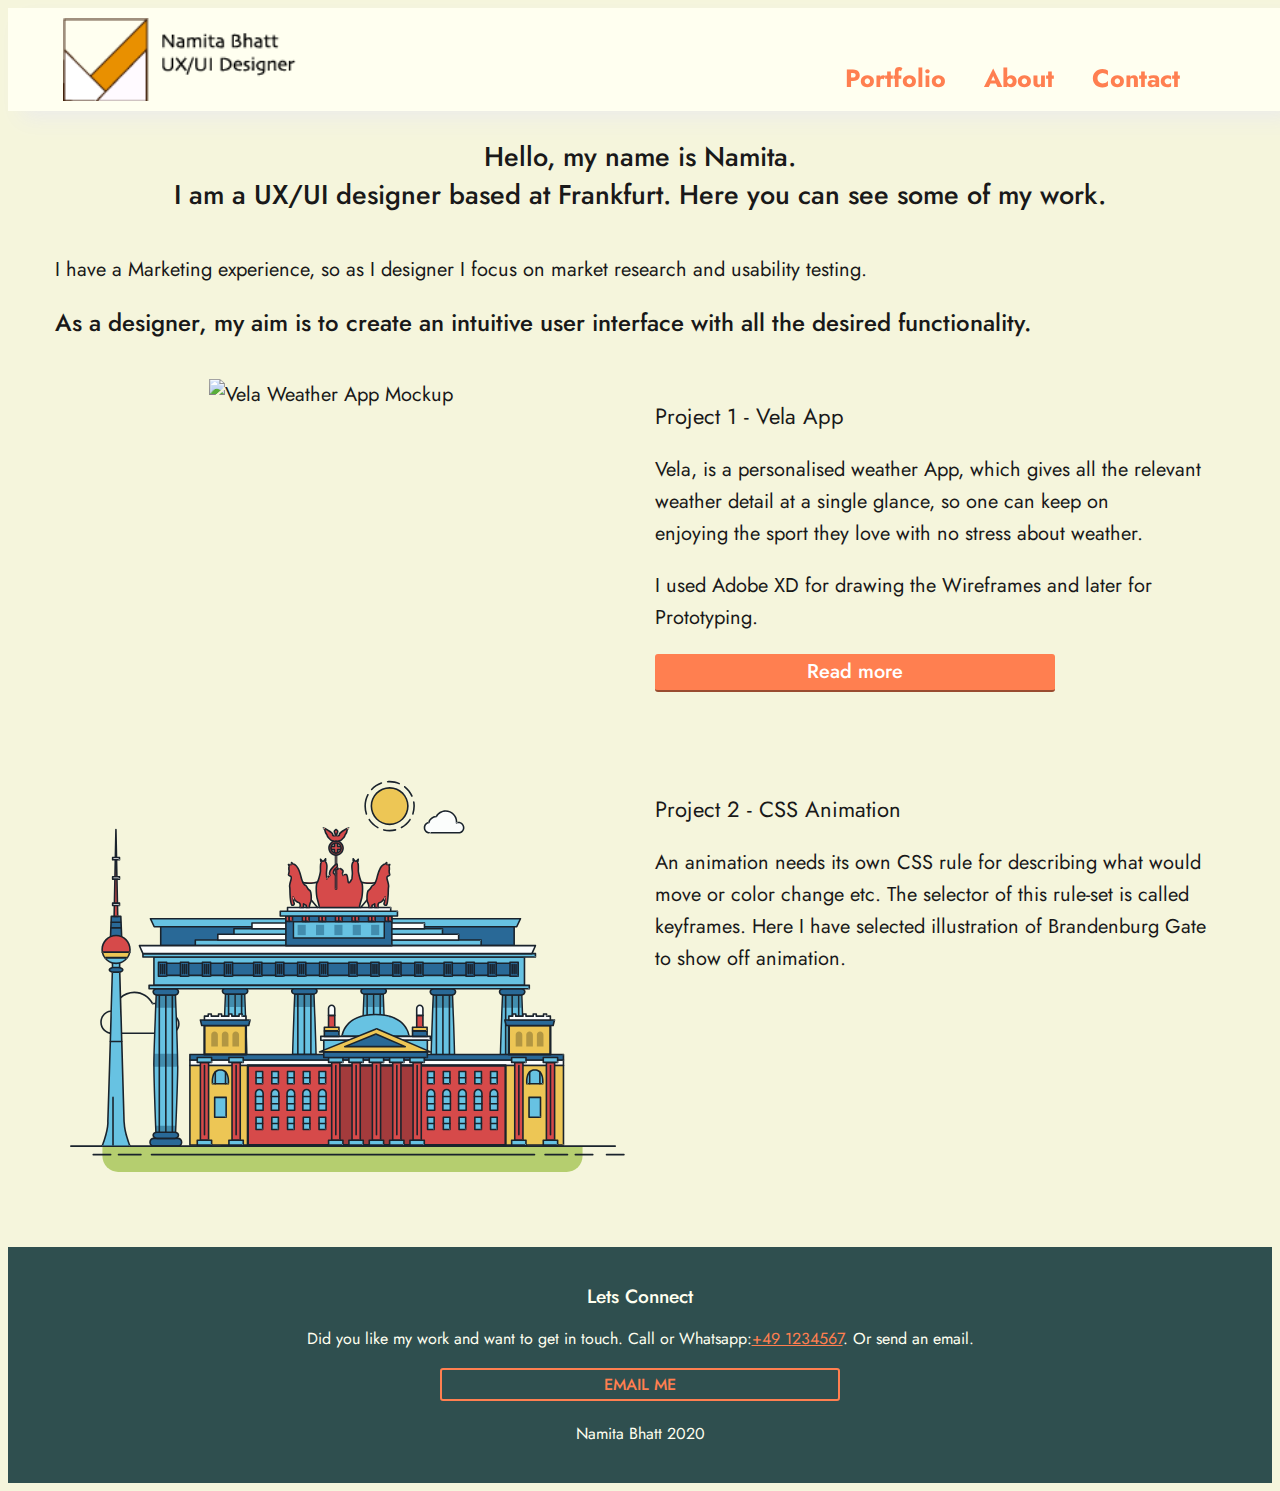
==== index.html @ e51700a7 "Update index.html" ====
<!DOCTYPE html>
<html lang="en" dir="ltr">

<head>
  <meta charset="utf-8">
  <title>Namita UX/UI Designer Frankfurt</title>
  <link rel="stylesheet" type="text/css" href="https://cdnjs.cloudflare.com/ajax/libs/normalize/8.0.0/normalize.min.css">
  <link rel="stylesheet" type="text/css" href="css/style.css">
  <link href="https://fonts.googleapis.com/css2?family=Jost:wght@400;500&display=swap" rel="stylesheet">
  <meta name="viewport" content="width=device-width, initial-scale=1">
  <script src="https://kit.fontawesome.com/42c71b1f46.js"></script>
  <script src="https://use.fontawesome.com/2e48bfb7ea.js"></script>
</head>

<body>
  <header>
    <div class="container">
      <div class="navtoggle" id="myNavtoggle">
        <a href="index.html">
          <img src="files/logo.png" class="logo" alt="Namita" style="border:0;">
          <nav>
            <ul class="navigation">
              <li><a href="vela.html">Portfolio</a></li>
              <li><a href="about.html">About</a></li>
              <li><a href="#contact">Contact</a></li>
              <li><a href="javascript:void(0);" class="icon" onclick="myFunction()"><i class="fas fa-bars"></i></a></li>
            </ul>
          </nav>
      </div>
    </div>
  </header>

  <main>
    <div id="hero">
      <div class="container">
        <h1 id="myHeader">Hello, my name is Namita.<span> I am a UX/UI designer based at Frankfurt. Here you can see some of my work.</span></h1>
        <p>I have a Marketing experience, so as I designer I focus on market research and usability testing.</p>
      </div>
    </div>
    <div id="work">
      <div class="container">
        <h2>As a designer, my aim is to create an intuitive user interface with all the desired functionality.</h2>
        <div class="row">
          <!-- open row that hold (2)column for project 1 -->
          <div class="column col-md-6 col-lg-7">
            <!-- open first column (used for image) -->
            <picture>
              <source srcset="img/vela/handholding@2.png">
              <img src="img/vela/vela@1.jpg" alt="Vela Weather App Mockup" class="self">
            </picture>
          </div><!-- end first column -->
          <div class="column col-md-6 col-lg-5">
            <!-- open second column (used for text) -->
            <h3 id="mywork">Project 1 - Vela App</h3><!-- heading for the project -->
            <p>
              <!-- open paragraph -->
              Vela, is a personalised weather App, which gives all the relevant weather detail at a single glance, so one can keep on enjoying the sport they love with no stress about weather.
            </p><!-- end paragraph -->
            <p>
              <!-- open paragraph -->
              I used Adobe XD for drawing the Wireframes and later for Prototyping.
            </p><!-- end paragraph -->
            <a href="vela.html" class="button">Read more</a><!-- button or link label -->
          </div><!-- end second column -->
        </div><!-- end row that holds (2) columns for project 1 -->

        <div class="row">
          <!-- open row that hold (2)column for project 2 -->
          <div class="column col-md-6 col-lg-7">
            <!-- open first column (used for image) -->
            <picture class="animation">
              <svg xmlns="http://www.w3.org/2000/svg" class="berlin-illustration" viewBox="0 0 700 505" xmlns:xlink="http://www.w3.org/1999/xlink">
                <defs>
                  <polygon id="a" points=".06 231.917 .06 .929 688.717 .929 688.717 231.917" />
                </defs>
                <g fill="none" fill-rule="evenodd">
                  <g transform="translate(0 241)" class="cloud-front">
                    <path fill="#1A232C"
                      d="M87.602,29 L87.602,28 C87.326,28.001 87.103,28.024 86.927,28.033 L86.979,29.031 L87.947,28.78 C85.741,20.282 78.041,14.002 68.852,14 C67.858,14 66.904,14.096 65.98,14.231 L66.125,15.22 L67.019,14.772 C62.626,6.015 53.567,0.001 43.102,0 C29.041,0.002 17.524,10.848 16.443,24.632 L17.44,24.71 L17.606,23.724 C16.803,23.589 15.969,23.5 15.102,23.5 C6.817,23.501 0.102,30.215 0.102,38.5 C0.102,46.785 6.817,53.499 15.102,53.5 L87.602,53.5 C94.644,53.499 100.351,47.792 100.352,40.75 C100.351,33.708 94.644,28.001 87.602,28 L87.602,30 C90.573,30 93.254,31.202 95.203,33.149 C97.15,35.097 98.351,37.778 98.352,40.75 C98.351,43.722 97.15,46.403 95.203,48.351 C93.254,50.298 90.573,51.5 87.602,51.5 L15.102,51.5 C11.509,51.5 8.265,50.046 5.909,47.692 C3.555,45.337 2.102,42.093 2.102,38.5 C2.102,34.907 3.555,31.663 5.909,29.308 C8.265,26.954 11.509,25.5 15.102,25.5 C15.831,25.5 16.553,25.575 17.273,25.697 C17.551,25.743 17.832,25.672 18.055,25.499 C18.277,25.325 18.414,25.07 18.436,24.789 C19.436,12.04 30.094,1.998 43.102,2 C52.786,1.999 61.163,7.564 65.231,15.669 C65.425,16.055 65.842,16.272 66.27,16.21 C67.132,16.084 67.988,16 68.852,16 C77.108,15.998 84.027,21.647 86.011,29.283 C86.13,29.741 86.557,30.054 87.031,30.03 C87.27,30.017 87.457,29.999 87.602,30 L87.602,29"
                      transform="translate(38 36)" />
                  </g>
                  <path fill="#B5CE6F"
                    d="M646.484,484.382 C646.484,489.501 644.531,494.62 640.627,498.525 C636.722,502.43 631.603,504.382 626.484,504.382 L60.873,504.382 C55.754,504.382 50.636,502.43 46.731,498.525 C42.826,494.62 40.873,489.501 40.873,484.382 L40.873,471.917 L646.484,471.917 L646.484,484.382" />
                  <polyline fill="#67C2E2" points="334.824 185.029 101.449 185.029 106.209 195.08 563.438 195.08 568.2 185.029 334.824 185.029" />
                  <path fill="#1A232C"
                    d="M334.824,185.029 L334.824,184.029 L101.449,184.029 C101.104,184.029 100.788,184.203 100.604,184.494 C100.42,184.785 100.398,185.146 100.545,185.457 L105.306,195.508 C105.471,195.856 105.824,196.079 106.209,196.079 L563.438,196.079 C563.824,196.079 564.177,195.856 564.342,195.508 L569.104,185.457 C569.251,185.146 569.229,184.785 569.045,184.494 C568.861,184.203 568.544,184.029 568.2,184.029 L334.824,184.029 L334.824,186.029 L566.62,186.029 L562.806,194.08 L106.842,194.08 L103.029,186.029 L334.824,186.029 L334.824,185.029" />
                  <polygon fill="#296997" points="114.416 218.974 560.222 218.974 560.222 195.08 114.416 195.08" />
                  <path fill="#1A232C"
                    d="M560.222,218.974 L560.222,217.974 L115.416,217.974 L115.416,196.079 L559.222,196.079 L559.222,218.974 L560.222,218.974 L560.222,217.974 L560.222,218.974 L561.222,218.974 L561.222,195.08 C561.222,194.816 561.115,194.559 560.929,194.372 C560.742,194.186 560.485,194.08 560.222,194.08 L114.416,194.08 C114.152,194.08 113.895,194.186 113.708,194.372 C113.522,194.559 113.416,194.816 113.416,195.08 L113.416,218.974 C113.416,219.237 113.522,219.495 113.708,219.681 C113.895,219.867 114.152,219.974 114.416,219.974 L560.222,219.974 C560.485,219.974 560.742,219.867 560.929,219.681 C561.115,219.495 561.222,219.237 561.222,218.974 L560.222,218.974" />
                  <polygon fill="#67C2E2" points="105.85 269.08 573.225 269.08 573.225 233.398 105.85 233.398" />
                  <path fill="#1A232C"
                    d="M573.225,233.398 L573.225,232.398 L105.85,232.398 C105.587,232.398 105.329,232.505 105.143,232.691 C104.957,232.877 104.85,233.134 104.85,233.398 L104.85,269.08 C104.85,269.344 104.957,269.601 105.143,269.788 C105.329,269.974 105.587,270.08 105.85,270.08 L573.225,270.08 C573.488,270.08 573.745,269.974 573.932,269.788 C574.118,269.601 574.225,269.344 574.225,269.08 L574.225,233.398 C574.225,233.134 574.118,232.877 573.932,232.691 C573.745,232.505 573.488,232.398 573.225,232.398 L573.225,233.398 L572.225,233.398 L572.225,268.08 L106.85,268.08 L106.85,234.398 L573.225,234.398 L573.225,233.398 L572.225,233.398 L573.225,233.398" />
                  <polygon fill="#296997" points="116.751 256.508 562.557 256.508 562.557 241.243 116.751 241.243" />
                  <path fill="#1A232C"
                    d="M562.557,256.508 L562.557,255.508 L117.75,255.508 L117.75,242.243 L561.557,242.243 L561.557,256.508 L562.557,256.508 L562.557,255.508 L562.557,256.508 L563.557,256.508 L563.557,241.243 C563.557,240.979 563.45,240.722 563.264,240.535 C563.078,240.349 562.82,240.243 562.557,240.243 L116.75,240.243 C116.487,240.243 116.23,240.349 116.043,240.535 C115.857,240.722 115.751,240.979 115.751,241.243 L115.751,256.508 C115.751,256.771 115.857,257.029 116.043,257.215 C116.23,257.401 116.487,257.508 116.751,257.508 L562.557,257.508 C562.82,257.508 563.077,257.401 563.264,257.215 C563.45,257.029 563.557,256.771 563.557,256.508 L562.557,256.508" />
                  <polygon fill="#67C2E2" points="158.07 218.974 518.563 218.974 518.563 211.858 158.07 211.858" />
                  <path fill="#1A232C"
                    d="M518.563,211.858 L518.563,210.858 L158.07,210.858 C157.807,210.858 157.549,210.964 157.363,211.151 C157.177,211.337 157.07,211.594 157.07,211.858 L157.07,218.974 C157.07,219.237 157.177,219.495 157.363,219.681 C157.549,219.867 157.807,219.974 158.07,219.974 L518.563,219.974 C518.826,219.974 519.083,219.867 519.27,219.681 C519.456,219.495 519.562,219.237 519.562,218.974 L519.562,211.858 C519.562,211.594 519.456,211.337 519.27,211.151 C519.083,210.964 518.826,210.858 518.563,210.858 L518.563,211.858 L517.563,211.858 L517.563,217.974 L159.07,217.974 L159.07,212.858 L518.563,212.858 L518.563,211.858 L517.563,211.858 L518.563,211.858" />
                  <polygon fill="#FBFDFC" points="186.438 211.858 490.194 211.858 490.194 204.741 186.438 204.741" />
                  <path fill="#1A232C"
                    d="M490.194,204.741 L490.194,203.741 L186.438,203.741 C186.175,203.741 185.917,203.848 185.731,204.034 C185.545,204.221 185.438,204.478 185.438,204.741 L185.438,211.858 C185.438,212.121 185.545,212.379 185.731,212.565 C185.917,212.751 186.175,212.858 186.438,212.858 L490.194,212.858 C490.458,212.858 490.715,212.751 490.902,212.565 C491.088,212.379 491.194,212.121 491.194,211.858 L491.194,204.741 C491.194,204.478 491.088,204.221 490.902,204.034 C490.715,203.848 490.458,203.741 490.194,203.741 L490.194,204.741 L489.194,204.741 L489.194,210.858 L187.438,210.858 L187.438,205.741 L490.194,205.741 L490.194,204.741 L489.194,204.741 L490.194,204.741" />
                  <polygon fill="#67C2E2" points="206.805 204.741 469.828 204.741 469.828 197.624 206.805 197.624" />
                  <path fill="#1A232C"
                    d="M469.828,197.624 L469.828,196.624 L206.805,196.624 C206.541,196.624 206.284,196.731 206.098,196.917 C205.911,197.103 205.805,197.361 205.805,197.624 L205.805,204.741 C205.805,205.005 205.911,205.262 206.098,205.449 C206.284,205.635 206.541,205.741 206.805,205.741 L469.828,205.741 C470.091,205.741 470.349,205.635 470.535,205.449 C470.722,205.262 470.828,205.005 470.828,204.741 L470.828,197.624 C470.828,197.361 470.722,197.103 470.535,196.917 C470.349,196.731 470.091,196.624 469.828,196.624 L469.828,197.624 L468.828,197.624 L468.828,203.741 L207.805,203.741 L207.805,198.624 L469.828,198.624 L469.828,197.624 L468.828,197.624 L469.828,197.624" />
                  <polygon fill="#FBFDFC" points="229.521 197.624 447.111 197.624 447.111 190.509 229.521 190.509" />
                  <path fill="#1A232C"
                    d="M447.111,190.509 L447.111,189.509 L229.521,189.509 C229.258,189.509 229,189.616 228.814,189.802 C228.628,189.988 228.521,190.246 228.521,190.509 L228.521,197.624 C228.521,197.888 228.628,198.145 228.814,198.332 C229,198.518 229.258,198.624 229.521,198.624 L447.111,198.624 C447.375,198.624 447.632,198.518 447.818,198.332 C448.005,198.145 448.111,197.888 448.111,197.624 L448.111,190.509 C448.111,190.246 448.005,189.988 447.818,189.802 C447.632,189.616 447.375,189.509 447.111,189.509 L447.111,190.509 L446.111,190.509 L446.111,196.624 L230.521,196.624 L230.521,191.509 L447.111,191.509 L447.111,190.509 L446.111,190.509 L447.111,190.509" />
                  <path fill="#67C2E2"
                    d="M135.607,355.447 C135.163,337.766 134.264,313.326 133.648,297.387 C133.274,287.721 133.004,281.18 133.004,281.18 L108.722,281.18 C108.722,281.18 108.452,287.721 108.079,297.387 C107.462,313.326 106.563,337.766 106.119,355.447 C105.953,362.059 105.85,367.732 105.85,371.653 L105.85,371.654 C105.85,386.117 107.243,424.332 108.089,446.189 C108.457,455.706 108.722,462.126 108.722,462.126 L133.004,462.126 C133.004,462.126 133.269,455.706 133.637,446.189 C134.482,424.332 135.876,386.117 135.876,371.654 L135.876,371.653 C135.876,367.732 135.773,362.059 135.607,355.447" />
                  <path fill="#428DAE"
                    d="M133.648 297.387L108.079 297.387C108.452 287.721 108.722 281.18 108.722 281.18L133.004 281.18C133.004 281.18 133.274 287.721 133.648 297.387M135.876 371.654L105.85 371.654 105.85 371.653C105.85 367.732 105.953 362.059 106.119 355.447L135.607 355.447C135.773 362.059 135.876 367.732 135.876 371.653L135.876 371.654M133.004 462.126L108.722 462.126C108.722 462.126 108.457 455.706 108.089 446.189L133.637 446.189C133.269 455.706 133.004 462.126 133.004 462.126" />
                  <path fill="#1A232C"
                    d="M109.612,461.199 L132.114,461.199 C132.447,453.007 134.949,390.886 134.949,371.653 C134.949,352.42 132.447,290.299 132.114,282.108 L109.612,282.108 C109.279,290.299 106.778,352.42 106.778,371.653 C106.778,390.886 109.279,453.007 109.612,461.199 Z M133.895,463.054 L107.832,463.054 L107.794,462.164 C107.766,461.466 104.922,392.193 104.922,371.653 C104.922,351.114 107.766,281.839 107.794,281.142 L107.832,280.252 L133.895,280.252 L133.931,281.142 C133.96,281.839 136.804,351.114 136.804,371.653 C136.804,392.193 133.96,461.466 133.931,462.164 L133.895,463.054 L133.895,463.054 Z" />
                  <path fill="#1A232C"
                    d="M111.638 281.18L111.638 462.126C111.638 462.679 112.086 463.126 112.638 463.126 113.19 463.126 113.638 462.679 113.638 462.126L113.638 281.18C113.638 280.628 113.19 280.18 112.638 280.18 112.086 280.18 111.638 280.628 111.638 281.18M119.863 281.18L119.863 462.126C119.863 462.679 120.311 463.126 120.863 463.126 121.416 463.126 121.863 462.679 121.863 462.126L121.863 281.18C121.863 280.628 121.416 280.18 120.863 280.18 120.311 280.18 119.863 280.628 119.863 281.18M128.088 281.18L128.088 462.126C128.088 462.679 128.536 463.126 129.088 463.126 129.64 463.126 130.088 462.679 130.088 462.126L130.088 281.18C130.088 280.628 129.64 280.18 129.088 280.18 128.536 280.18 128.088 280.628 128.088 281.18" />
                  <path fill="#296997"
                    d="M136.79,277.265 C136.79,279.418 134.675,281.18 132.09,281.18 L109.636,281.18 C107.051,281.18 104.936,279.418 104.936,277.265 C104.936,275.111 107.051,273.349 109.636,273.349 L132.09,273.349 C134.675,273.349 136.79,275.111 136.79,277.265" />
                  <path fill="#1A232C"
                    d="M136.79,277.265 L135.79,277.265 C135.789,278.005 135.433,278.704 134.769,279.262 C134.109,279.814 133.155,280.181 132.09,280.18 L109.636,280.18 C108.571,280.181 107.617,279.814 106.956,279.262 C106.293,278.704 105.936,278.005 105.936,277.265 C105.936,276.524 106.293,275.825 106.957,275.267 C107.617,274.715 108.571,274.348 109.636,274.349 L132.09,274.349 C133.155,274.348 134.109,274.716 134.769,275.267 C135.433,275.825 135.789,276.524 135.79,277.265 L137.79,277.265 C137.791,275.851 137.09,274.593 136.049,273.731 C135.006,272.863 133.61,272.35 132.09,272.349 L109.636,272.349 C108.116,272.35 106.72,272.863 105.676,273.731 C104.636,274.593 103.935,275.851 103.936,277.265 C103.935,278.678 104.636,279.937 105.677,280.798 C106.72,281.666 108.116,282.179 109.636,282.18 L132.09,282.18 C133.61,282.179 135.006,281.666 136.049,280.798 C137.09,279.937 137.791,278.678 137.79,277.265 L136.79,277.265" />
                  <path fill="#296997"
                    d="M140.775,467.217 C140.775,469.803 138.661,471.917 136.076,471.917 L105.65,471.917 C103.065,471.917 100.951,469.803 100.951,467.217 L100.951,466.825 C100.951,464.241 103.065,462.126 105.65,462.126 L136.076,462.126 C138.661,462.126 140.775,464.241 140.775,466.825 L140.775,467.217" />
                  <path fill="#1A232C"
                    d="M140.775,467.217 L139.775,467.217 C139.775,468.235 139.361,469.155 138.688,469.83 C138.013,470.503 137.093,470.917 136.076,470.917 L105.65,470.917 C104.633,470.917 103.713,470.504 103.038,469.83 C102.365,469.155 101.951,468.235 101.951,467.217 L101.951,466.825 C101.951,465.808 102.365,464.889 103.038,464.214 C103.713,463.54 104.633,463.127 105.65,463.126 L136.076,463.126 C137.093,463.127 138.013,463.54 138.688,464.214 C139.362,464.889 139.775,465.808 139.775,466.825 L139.775,467.217 L141.775,467.217 L141.775,466.825 C141.772,463.684 139.217,461.13 136.076,461.126 L105.65,461.126 C102.509,461.13 99.955,463.684 99.951,466.825 L99.951,467.217 C99.954,470.36 102.509,472.914 105.65,472.917 L136.076,472.917 C139.217,472.914 141.772,470.36 141.775,467.217 L140.775,467.217" />
                  <path fill="#296997"
                    d="M136.79,458.208 C136.79,460.363 134.675,462.126 132.09,462.126 L109.636,462.126 C107.051,462.126 104.936,460.363 104.936,458.208 C104.936,456.057 107.051,454.292 109.636,454.292 L132.09,454.292 C134.675,454.292 136.79,456.057 136.79,458.208" />
                  <path fill="#1A232C"
                    d="M136.79,458.208 L135.79,458.208 C135.789,458.949 135.432,459.649 134.769,460.207 C134.108,460.76 133.154,461.128 132.09,461.126 L109.636,461.126 C108.572,461.128 107.617,460.76 106.957,460.207 C106.293,459.649 105.936,458.949 105.936,458.208 C105.936,457.47 106.293,456.77 106.957,456.212 C107.617,455.659 108.572,455.291 109.636,455.292 L132.09,455.292 C133.154,455.291 134.108,455.659 134.769,456.212 C135.433,456.77 135.789,457.47 135.79,458.208 L137.79,458.208 C137.791,456.796 137.09,455.538 136.05,454.675 C135.006,453.808 133.61,453.294 132.09,453.292 L109.636,453.292 C108.115,453.294 106.719,453.808 105.676,454.675 C104.636,455.538 103.935,456.796 103.936,458.208 C103.935,459.622 104.636,460.881 105.676,461.743 C106.72,462.611 108.116,463.125 109.636,463.126 L132.09,463.126 C133.61,463.125 135.006,462.611 136.05,461.743 C137.09,460.881 137.791,459.622 137.79,458.208 L136.79,458.208" />
                  <path fill="#67C2E2"
                    d="M572.471,355.447 C572.025,337.766 571.126,313.326 570.51,297.387 C570.137,287.721 569.867,281.18 569.867,281.18 L545.585,281.18 C545.585,281.18 545.315,287.721 544.942,297.387 C544.326,313.326 543.427,337.766 542.981,355.447 C542.815,362.059 542.713,367.732 542.713,371.653 L542.713,371.654 C542.713,386.117 544.107,424.332 544.952,446.189 C545.32,455.706 545.585,462.126 545.585,462.126 L569.867,462.126 C569.867,462.126 570.132,455.706 570.499,446.189 C571.346,424.332 572.739,386.117 572.739,371.654 L572.739,371.653 C572.739,367.732 572.637,362.059 572.471,355.447" />
                  <path fill="#428DAE"
                    d="M569.582 297.387L566.951 297.387 566.951 282.108 568.977 282.108C569.063 284.206 569.29 289.841 569.582 297.387M564.951 297.387L545.871 297.387C546.162 289.841 546.39 284.206 546.476 282.108L564.951 282.108 564.951 297.387M571.8 369.187L566.951 369.187 566.951 356.265 571.562 356.265C571.685 361.272 571.771 365.701 571.8 369.187M564.951 369.187L543.653 369.187C543.684 365.512 543.777 360.79 543.912 355.447L553.551 355.447 553.551 356.265 564.951 356.265 564.951 369.187" />
                  <path fill="#1A232C"
                    d="M546.476,461.199 L568.977,461.199 C569.31,453.007 571.812,390.886 571.812,371.653 C571.812,352.42 569.31,290.299 568.977,282.108 L546.476,282.108 C546.142,290.299 543.642,352.42 543.642,371.653 C543.642,390.886 546.142,453.007 546.476,461.199 M570.758,463.054 L544.694,463.054 L544.658,462.164 C544.629,461.466 541.785,392.193 541.785,371.653 C541.785,351.114 544.629,281.839 544.658,281.142 L544.694,280.252 L570.758,280.252 L570.795,281.142 C570.823,281.839 573.667,351.114 573.667,371.653 C573.667,392.193 570.823,461.466 570.795,462.164 L570.758,463.054" />
                  <path fill="#1A232C"
                    d="M548.501 281.18L548.501 462.126C548.501 462.679 548.949 463.126 549.501 463.126 550.053 463.126 550.501 462.679 550.501 462.126L550.501 281.18C550.501 280.628 550.053 280.18 549.501 280.18 548.949 280.18 548.501 280.628 548.501 281.18M556.727 281.18L556.727 462.126C556.727 462.679 557.174 463.126 557.727 463.126 558.279 463.126 558.727 462.679 558.727 462.126L558.727 281.18C558.727 280.628 558.279 280.18 557.727 280.18 557.174 280.18 556.727 280.628 556.727 281.18M564.951 281.18L564.951 462.126C564.951 462.679 565.399 463.126 565.951 463.126 566.503 463.126 566.951 462.679 566.951 462.126L566.951 281.18C566.951 280.628 566.503 280.18 565.951 280.18 565.399 280.18 564.951 280.628 564.951 281.18" />
                  <path fill="#296997"
                    d="M573.653,277.265 C573.653,279.418 571.537,281.18 568.953,281.18 L546.499,281.18 C543.915,281.18 541.799,279.418 541.799,277.265 C541.799,275.111 543.915,273.349 546.499,273.349 L568.953,273.349 C571.537,273.349 573.653,275.111 573.653,277.265" />
                  <path fill="#1A232C"
                    d="M573.653,277.265 L572.653,277.265 C572.653,278.005 572.296,278.704 571.632,279.262 C570.972,279.814 570.017,280.181 568.953,280.18 L546.499,280.18 C545.435,280.181 544.48,279.814 543.82,279.262 C543.156,278.704 542.8,278.005 542.799,277.265 C542.8,276.525 543.156,275.825 543.82,275.267 C544.481,274.715 545.435,274.348 546.499,274.349 L568.953,274.349 C570.017,274.348 570.972,274.715 571.632,275.267 C572.296,275.825 572.653,276.525 572.653,277.265 L574.653,277.265 C574.654,275.851 573.953,274.593 572.912,273.731 C571.869,272.863 570.473,272.35 568.953,272.349 L546.499,272.349 C544.979,272.35 543.583,272.863 542.54,273.731 C541.499,274.593 540.798,275.851 540.799,277.265 C540.798,278.679 541.499,279.937 542.54,280.798 C543.583,281.666 544.979,282.179 546.499,282.18 L568.953,282.18 C570.473,282.179 571.869,281.666 572.912,280.798 C573.953,279.937 574.654,278.679 574.653,277.265 L573.653,277.265" />
                  <path fill="#296997"
                    d="M577.639,467.217 C577.639,469.803 575.524,471.917 572.938,471.917 L542.514,471.917 C539.929,471.917 537.813,469.803 537.813,467.217 L537.813,466.825 C537.813,464.241 539.929,462.126 542.514,462.126 L572.938,462.126 C575.524,462.126 577.639,464.241 577.639,466.825 L577.639,467.217" />
                  <path fill="#1A232C"
                    d="M577.639,467.217 L576.639,467.217 C576.638,468.235 576.225,469.155 575.551,469.83 C574.876,470.503 573.956,470.917 572.938,470.917 L542.514,470.917 C541.497,470.917 540.576,470.503 539.901,469.83 C539.227,469.155 538.814,468.234 538.813,467.217 L538.813,466.825 C538.814,465.808 539.227,464.889 539.901,464.214 C540.576,463.54 541.497,463.127 542.514,463.126 L572.938,463.126 C573.956,463.127 574.876,463.54 575.551,464.214 C576.225,464.888 576.638,465.808 576.639,466.825 L576.639,467.217 L578.639,467.217 L578.639,466.825 C578.635,463.684 576.081,461.13 572.938,461.126 L542.514,461.126 C539.372,461.13 536.817,463.684 536.813,466.825 L536.813,467.217 C536.817,470.36 539.372,472.914 542.514,472.917 L572.938,472.917 C576.081,472.914 578.635,470.359 578.639,467.217 L577.639,467.217" />
                  <path fill="#296997"
                    d="M573.653,458.208 C573.653,460.363 571.537,462.126 568.953,462.126 L546.499,462.126 C543.915,462.126 541.799,460.363 541.799,458.208 C541.799,456.057 543.915,454.292 546.499,454.292 L568.953,454.292 C571.537,454.292 573.653,456.057 573.653,458.208" />
                  <path fill="#1A232C"
                    d="M573.653,458.208 L572.653,458.208 C572.653,458.949 572.296,459.649 571.632,460.207 C570.971,460.76 570.017,461.128 568.953,461.126 L546.499,461.126 C545.435,461.128 544.481,460.76 543.82,460.207 C543.157,459.649 542.799,458.949 542.799,458.208 C542.799,457.47 543.156,456.77 543.82,456.212 C544.481,455.659 545.435,455.291 546.499,455.292 L568.953,455.292 C570.017,455.291 570.971,455.659 571.632,456.212 C572.296,456.77 572.653,457.47 572.653,458.208 L574.653,458.208 C574.654,456.796 573.953,455.538 572.912,454.675 C571.869,453.808 570.473,453.294 568.953,453.292 L546.499,453.292 C544.979,453.294 543.583,453.808 542.54,454.675 C541.499,455.538 540.798,456.796 540.799,458.208 C540.798,459.622 541.499,460.881 542.54,461.743 C543.583,462.611 544.979,463.125 546.499,463.126 L568.953,463.126 C570.473,463.125 571.869,462.611 572.912,461.743 C573.953,460.881 574.654,459.622 574.653,458.208 L573.653,458.208" />
                  <path fill="#67C2E2"
                    d="M485.098,355.447 C484.654,337.766 483.753,313.326 483.137,297.387 C482.764,287.721 482.494,281.18 482.494,281.18 L458.213,281.18 C458.213,281.18 457.942,287.721 457.569,297.387 C456.953,313.326 456.055,337.766 455.608,355.447 C455.443,362.059 455.34,367.732 455.34,371.653 L455.34,371.654 C455.34,386.117 456.733,424.332 457.58,446.189 C457.948,455.706 458.213,462.126 458.213,462.126 L482.494,462.126 C482.494,462.126 482.759,455.706 483.126,446.189 C483.973,424.332 485.366,386.117 485.366,371.654 L485.366,371.653 C485.366,367.732 485.265,362.059 485.098,355.447" />
                  <path fill="#428DAE"
                    d="M483.137 297.387L457.569 297.387C457.942 287.721 458.213 281.18 458.213 281.18L482.494 281.18C482.494 281.18 482.764 287.721 483.137 297.387M485.355 369.187L455.351 369.187C455.382 365.502 455.475 360.78 455.608 355.447L485.098 355.447C485.232 360.78 485.325 365.502 485.355 369.187" />
                  <path fill="#1A232C"
                    d="M459.103,461.199 L481.605,461.199 C481.938,453.007 484.439,390.886 484.439,371.653 C484.439,352.42 481.938,290.299 481.605,282.108 L459.103,282.108 C458.769,290.299 456.268,352.42 456.268,371.653 C456.268,390.886 458.769,453.007 459.103,461.199 Z M483.386,463.054 L457.321,463.054 L457.285,462.164 C457.256,461.466 454.412,392.193 454.412,371.653 C454.412,351.114 457.256,281.839 457.285,281.142 L457.321,280.252 L483.386,280.252 L483.422,281.142 C483.45,281.839 486.294,351.114 486.294,371.653 C486.294,392.193 483.45,461.466 483.422,462.164 L483.386,463.054 L483.386,463.054 Z" />
                  <path fill="#1A232C"
                    d="M461.128 281.18L461.128 462.126C461.128 462.679 461.576 463.126 462.128 463.126 462.68 463.126 463.128 462.679 463.128 462.126L463.128 281.18C463.128 280.628 462.68 280.18 462.128 280.18 461.576 280.18 461.128 280.628 461.128 281.18M469.354 281.18L469.354 462.126C469.354 462.679 469.801 463.126 470.354 463.126 470.906 463.126 471.354 462.679 471.354 462.126L471.354 281.18C471.354 280.628 470.906 280.18 470.354 280.18 469.801 280.18 469.354 280.628 469.354 281.18M477.578 281.18L477.578 462.126C477.578 462.679 478.026 463.126 478.578 463.126 479.13 463.126 479.578 462.679 479.578 462.126L479.578 281.18C479.578 280.628 479.13 280.18 478.578 280.18 478.026 280.18 477.578 280.628 477.578 281.18" />
                  <path fill="#296997"
                    d="M486.281,277.265 C486.281,279.418 484.164,281.18 481.58,281.18 L459.126,281.18 C456.542,281.18 454.426,279.418 454.426,277.265 C454.426,275.111 456.542,273.349 459.126,273.349 L481.58,273.349 C484.164,273.349 486.281,275.111 486.281,277.265" />
                  <path fill="#1A232C"
                    d="M486.281,277.265 L485.281,277.265 C485.281,278.005 484.924,278.704 484.26,279.262 C483.599,279.814 482.644,280.181 481.58,280.18 L459.126,280.18 C458.062,280.181 457.107,279.814 456.447,279.262 C455.783,278.704 455.427,278.005 455.426,277.265 C455.427,276.525 455.783,275.825 456.447,275.267 C457.108,274.715 458.062,274.348 459.126,274.349 L481.58,274.349 C482.644,274.348 483.599,274.716 484.26,275.268 C484.924,275.825 485.281,276.525 485.281,277.265 L487.281,277.265 C487.282,275.851 486.58,274.593 485.54,273.731 C484.496,272.863 483.1,272.35 481.58,272.349 L459.126,272.349 C457.606,272.35 456.21,272.863 455.167,273.731 C454.126,274.593 453.425,275.851 453.426,277.265 C453.425,278.679 454.126,279.937 455.167,280.798 C456.21,281.666 457.606,282.179 459.126,282.18 L481.58,282.18 C483.1,282.179 484.496,281.666 485.54,280.799 C486.58,279.937 487.282,278.679 487.281,277.265 L486.281,277.265" />
                  <path fill="#296997"
                    d="M490.266,467.217 C490.266,469.803 488.151,471.917 485.565,471.917 L455.141,471.917 C452.556,471.917 450.44,469.803 450.44,467.217 L450.44,466.825 C450.44,464.241 452.556,462.126 455.141,462.126 L485.565,462.126 C488.151,462.126 490.266,464.241 490.266,466.825 L490.266,467.217" />
                  <path fill="#1A232C"
                    d="M490.266,467.217 L489.266,467.217 C489.265,468.235 488.852,469.155 488.178,469.83 C487.503,470.503 486.583,470.917 485.565,470.917 L455.141,470.917 C454.124,470.917 453.203,470.503 452.528,469.83 C451.854,469.155 451.441,468.234 451.44,467.217 L451.44,466.825 C451.441,465.808 451.854,464.889 452.528,464.214 C453.203,463.54 454.124,463.127 455.141,463.126 L485.565,463.126 C486.583,463.127 487.503,463.54 488.178,464.214 C488.852,464.888 489.265,465.808 489.266,466.825 L489.266,467.217 L491.266,467.217 L491.266,466.825 C491.262,463.684 488.708,461.13 485.565,461.126 L455.141,461.126 C451.999,461.13 449.444,463.684 449.44,466.825 L449.44,467.217 C449.444,470.36 451.999,472.914 455.141,472.917 L485.565,472.917 C488.708,472.914 491.262,470.359 491.266,467.217 L490.266,467.217" />
                  <path fill="#296997"
                    d="M486.281,458.208 C486.281,460.363 484.164,462.126 481.58,462.126 L459.126,462.126 C456.542,462.126 454.426,460.363 454.426,458.208 C454.426,456.057 456.542,454.292 459.126,454.292 L481.58,454.292 C484.164,454.292 486.281,456.057 486.281,458.208" />
                  <path fill="#1A232C"
                    d="M486.281,458.208 L485.281,458.208 C485.281,458.949 484.923,459.649 484.26,460.207 C483.599,460.76 482.644,461.128 481.58,461.126 L459.126,461.126 C458.062,461.128 457.108,460.76 456.447,460.207 C455.784,459.649 455.427,458.949 455.426,458.208 C455.426,457.47 455.783,456.77 456.447,456.212 C457.108,455.659 458.062,455.291 459.126,455.292 L481.58,455.292 C482.644,455.291 483.598,455.659 484.26,456.212 C484.924,456.77 485.281,457.47 485.281,458.208 L487.281,458.208 C487.282,456.795 486.58,455.538 485.54,454.675 C484.496,453.808 483.1,453.294 481.58,453.292 L459.126,453.292 C457.606,453.294 456.21,453.808 455.167,454.675 C454.126,455.538 453.425,456.796 453.426,458.208 C453.425,459.622 454.126,460.881 455.167,461.743 C456.21,462.611 457.606,463.125 459.126,463.126 L481.58,463.126 C483.1,463.125 484.496,462.611 485.54,461.743 C486.581,460.881 487.282,459.622 487.281,458.208 L486.281,458.208" />
                  <path fill="#67C2E2"
                    d="M397.726,354.466 C397.28,336.787 396.381,312.346 395.765,296.407 C395.392,286.742 395.122,280.2 395.122,280.2 L370.84,280.2 C370.84,280.2 370.57,286.742 370.197,296.407 C369.581,312.346 368.682,336.787 368.236,354.466 C368.07,361.078 367.968,366.751 367.968,370.672 L367.968,370.673 C367.968,385.136 369.361,423.352 370.207,445.208 C370.575,454.726 370.84,461.146 370.84,461.146 L395.122,461.146 C395.122,461.146 395.386,454.726 395.754,445.208 C396.601,423.352 397.994,385.136 397.994,370.673 L397.994,370.672 C397.994,366.751 397.892,361.078 397.726,354.466" />
                  <path fill="#428DAE"
                    d="M394.837 296.407L392.206 296.407 392.206 281.127 394.233 281.127C394.318 283.225 394.545 288.861 394.837 296.407L394.837 296.407zM383.981 296.407L390.206 296.407 390.206 281.127 383.981 281.127 383.981 296.407zM375.756 296.407L381.98 296.407 381.98 281.127 375.756 281.127 375.756 296.407zM373.756 296.407L371.126 296.407C371.417 288.861 371.645 283.225 371.73 281.127L373.756 281.127 373.756 296.407 373.756 296.407zM397.062 369.187L392.206 369.187 392.206 354.466 396.796 354.466C396.943 360.298 397.041 365.389 397.062 369.187L397.062 369.187zM383.981 369.187L390.206 369.187 390.206 354.466 383.981 354.466 383.981 369.187zM375.756 369.187L381.98 369.187 381.98 354.466 375.756 354.466 375.756 369.187zM373.756 369.187L368.9 369.187C368.921 365.389 369.019 360.298 369.166 354.466L373.756 354.466 373.756 369.187 373.756 369.187z" />
                  <path fill="#1A232C"
                    d="M371.73,460.218 L394.233,460.218 C394.565,452.027 397.066,389.906 397.066,370.672 C397.066,351.44 394.565,289.319 394.233,281.127 L371.73,281.127 C371.397,289.319 368.895,351.44 368.895,370.672 C368.895,389.906 371.397,452.027 371.73,460.218 M396.013,462.074 L369.949,462.074 L369.912,461.184 C369.884,460.486 367.04,391.212 367.04,370.672 C367.04,350.133 369.884,280.859 369.912,280.162 L369.949,279.272 L396.013,279.272 L396.05,280.162 C396.078,280.859 398.922,350.133 398.922,370.672 C398.922,391.212 396.078,460.486 396.05,461.184 L396.013,462.074" />
                  <path fill="#1A232C"
                    d="M373.756 280.2L373.756 461.146C373.756 461.698 374.203 462.146 374.756 462.146 375.308 462.146 375.756 461.698 375.756 461.146L375.756 280.2C375.756 279.647 375.308 279.2 374.756 279.2 374.203 279.2 373.756 279.647 373.756 280.2M381.98 280.2L381.98 461.146C381.98 461.698 382.428 462.146 382.98 462.146 383.533 462.146 383.981 461.698 383.981 461.146L383.981 280.2C383.981 279.647 383.533 279.2 382.98 279.2 382.428 279.2 381.98 279.647 381.98 280.2M390.206 280.2L390.206 461.146C390.206 461.698 390.654 462.146 391.206 462.146 391.758 462.146 392.206 461.698 392.206 461.146L392.206 280.2C392.206 279.647 391.758 279.2 391.206 279.2 390.654 279.2 390.206 279.647 390.206 280.2" />
                  <path fill="#296997"
                    d="M398.908,276.285 C398.908,278.439 396.792,280.2 394.208,280.2 L371.754,280.2 C369.17,280.2 367.053,278.439 367.053,276.285 C367.053,274.13 369.17,272.369 371.754,272.369 L394.208,272.369 C396.792,272.369 398.908,274.13 398.908,276.285" />
                  <path fill="#1A232C"
                    d="M398.908,276.285 L397.908,276.285 C397.907,277.025 397.551,277.724 396.887,278.281 C396.227,278.833 395.272,279.201 394.208,279.2 L371.754,279.2 C370.69,279.201 369.735,278.833 369.074,278.281 C368.41,277.724 368.053,277.025 368.053,276.285 C368.053,275.544 368.41,274.845 369.074,274.287 C369.735,273.735 370.69,273.367 371.754,273.369 L394.208,273.369 C395.272,273.367 396.227,273.735 396.887,274.287 C397.551,274.844 397.907,275.544 397.908,276.285 L399.908,276.285 C399.909,274.871 399.208,273.612 398.167,272.75 C397.124,271.883 395.728,271.37 394.208,271.369 L371.754,271.369 C370.234,271.37 368.838,271.883 367.794,272.75 C366.754,273.612 366.052,274.871 366.053,276.285 C366.052,277.699 366.754,278.957 367.795,279.818 C368.838,280.686 370.234,281.198 371.754,281.2 L394.208,281.2 C395.728,281.198 397.123,280.686 398.167,279.818 C399.208,278.957 399.909,277.698 399.908,276.285 L398.908,276.285" />
                  <path fill="#296997"
                    d="M402.894,466.237 C402.894,468.823 400.779,470.937 398.193,470.937 L367.768,470.937 C365.183,470.937 363.068,468.823 363.068,466.237 L363.068,465.844 C363.068,463.26 365.183,461.146 367.768,461.146 L398.193,461.146 C400.779,461.146 402.894,463.26 402.894,465.844 L402.894,466.237" />
                  <path fill="#1A232C"
                    d="M402.894,466.237 L401.894,466.237 C401.893,467.254 401.48,468.174 400.806,468.849 C400.131,469.523 399.211,469.937 398.193,469.937 L367.768,469.937 C366.751,469.937 365.831,469.523 365.156,468.849 C364.482,468.174 364.069,467.254 364.068,466.237 L364.068,465.844 C364.069,464.828 364.482,463.908 365.156,463.233 C365.831,462.56 366.751,462.146 367.768,462.146 L398.193,462.146 C399.211,462.146 400.131,462.56 400.806,463.233 C401.48,463.908 401.893,464.828 401.894,465.844 L401.894,466.237 L403.894,466.237 L403.894,465.844 C403.89,462.703 401.336,460.15 398.193,460.146 L367.768,460.146 C364.626,460.15 362.072,462.703 362.068,465.844 L362.068,466.237 C362.072,469.379 364.626,471.933 367.768,471.937 L398.193,471.937 C401.336,471.933 403.89,469.379 403.894,466.237 L402.894,466.237" />
                  <path fill="#296997"
                    d="M398.908,457.228 C398.908,459.382 396.792,461.146 394.208,461.146 L371.754,461.146 C369.17,461.146 367.053,459.382 367.053,457.228 C367.053,455.077 369.17,453.312 371.754,453.312 L394.208,453.312 C396.792,453.312 398.908,455.077 398.908,457.228" />
                  <path fill="#1A232C"
                    d="M398.908,457.228 L397.908,457.228 C397.908,457.968 397.55,458.669 396.887,459.226 C396.226,459.779 395.272,460.147 394.208,460.146 L371.754,460.146 C370.69,460.147 369.736,459.779 369.074,459.226 C368.411,458.668 368.053,457.968 368.053,457.228 C368.053,456.489 368.41,455.789 369.074,455.231 C369.736,454.679 370.69,454.311 371.754,454.312 L394.208,454.312 C395.272,454.311 396.226,454.679 396.887,455.231 C397.551,455.789 397.908,456.489 397.908,457.228 L399.908,457.228 C399.909,455.815 399.208,454.557 398.167,453.695 C397.124,452.827 395.728,452.313 394.208,452.312 L371.754,452.312 C370.234,452.313 368.838,452.827 367.794,453.695 C366.754,454.557 366.052,455.815 366.053,457.228 C366.052,458.642 366.753,459.901 367.794,460.763 C368.838,461.631 370.234,462.145 371.754,462.146 L394.208,462.146 C395.728,462.145 397.124,461.631 398.167,460.763 C399.208,459.9 399.909,458.642 399.908,457.228 L398.908,457.228" />
                  <path fill="#67C2E2"
                    d="M310.353,354.466 C309.908,336.787 309.009,312.346 308.393,296.407 C308.019,286.742 307.75,280.2 307.75,280.2 L283.467,280.2 C283.467,280.2 283.198,286.742 282.824,296.407 C282.208,312.346 281.309,336.787 280.864,354.466 C280.698,361.078 280.596,366.751 280.596,370.672 L280.596,370.673 C280.596,385.136 281.989,423.352 282.834,445.208 C283.202,454.726 283.467,461.146 283.467,461.146 L307.75,461.146 C307.75,461.146 308.014,454.726 308.382,445.208 C309.228,423.352 310.622,385.136 310.622,370.673 L310.622,370.672 C310.622,366.751 310.518,361.078 310.353,354.466" />
                  <path fill="#428DAE"
                    d="M308.393 296.407L282.824 296.407C283.198 286.742 283.467 280.2 283.467 280.2L307.75 280.2C307.75 280.2 308.019 286.742 308.393 296.407M310.617 369.187L280.6 369.187C280.621 365.377 280.718 360.285 280.864 354.466L310.353 354.466C310.498 360.285 310.596 365.377 310.617 369.187" />
                  <path fill="#1A232C"
                    d="M284.357,460.218 L306.86,460.218 C307.193,452.027 309.694,389.906 309.694,370.672 C309.694,351.44 307.193,289.319 306.86,281.127 L284.357,281.127 C284.024,289.319 281.523,351.44 281.523,370.672 C281.523,389.906 284.024,452.027 284.357,460.218 Z M308.639,462.074 L282.576,462.074 L282.54,461.184 C282.511,460.486 279.668,391.212 279.668,370.672 C279.668,350.133 282.511,280.859 282.54,280.162 L282.576,279.272 L308.639,279.272 L308.677,280.162 C308.706,280.859 311.549,350.133 311.549,370.672 C311.549,391.212 308.706,460.486 308.677,461.184 L308.639,462.074 L308.639,462.074 Z" />
                  <path fill="#1A232C"
                    d="M286.383 280.2L286.383 461.146C286.383 461.698 286.831 462.146 287.383 462.146 287.936 462.146 288.383 461.698 288.383 461.146L288.383 280.2C288.383 279.647 287.936 279.2 287.383 279.2 286.831 279.2 286.383 279.647 286.383 280.2M294.608 280.2L294.608 461.146C294.608 461.698 295.056 462.146 295.608 462.146 296.161 462.146 296.608 461.698 296.608 461.146L296.608 280.2C296.608 279.647 296.161 279.2 295.608 279.2 295.056 279.2 294.608 279.647 294.608 280.2M302.834 280.2L302.834 461.146C302.834 461.698 303.281 462.146 303.834 462.146 304.386 462.146 304.834 461.698 304.834 461.146L304.834 280.2C304.834 279.647 304.386 279.2 303.834 279.2 303.281 279.2 302.834 279.647 302.834 280.2" />
                  <path fill="#296997"
                    d="M311.535,276.285 C311.535,278.439 309.42,280.2 306.836,280.2 L284.381,280.2 C281.797,280.2 279.681,278.439 279.681,276.285 C279.681,274.13 281.797,272.369 284.381,272.369 L306.836,272.369 C309.42,272.369 311.535,274.13 311.535,276.285" />
                  <path fill="#1A232C"
                    d="M311.535,276.285 L310.535,276.285 C310.534,277.025 310.177,277.724 309.514,278.282 C308.854,278.833 307.901,279.201 306.836,279.2 L284.381,279.2 C283.316,279.201 282.362,278.833 281.702,278.281 C281.038,277.724 280.681,277.025 280.681,276.285 C280.681,275.544 281.038,274.844 281.702,274.287 C282.362,273.735 283.317,273.367 284.381,273.369 L306.836,273.369 C307.9,273.367 308.854,273.735 309.514,274.287 C310.177,274.844 310.534,275.544 310.535,276.285 L312.535,276.285 C312.535,274.871 311.835,273.613 310.795,272.75 C309.751,271.883 308.356,271.37 306.836,271.369 L284.381,271.369 C282.861,271.37 281.465,271.883 280.422,272.75 C279.381,273.612 278.68,274.871 278.681,276.285 C278.68,277.698 279.381,278.957 280.422,279.818 C281.465,280.686 282.861,281.198 284.381,281.2 L306.836,281.2 C308.356,281.198 309.751,280.685 310.794,279.818 C311.835,278.956 312.535,277.698 312.535,276.285 L311.535,276.285" />
                  <path fill="#296997"
                    d="M315.522,466.237 C315.522,468.823 313.407,470.937 310.821,470.937 L280.396,470.937 C277.811,470.937 275.696,468.823 275.696,466.237 L275.696,465.844 C275.696,463.26 277.811,461.146 280.396,461.146 L310.821,461.146 C313.407,461.146 315.522,463.26 315.522,465.844 L315.522,466.237" />
                  <path fill="#1A232C"
                    d="M315.522,466.237 L314.522,466.237 C314.521,467.254 314.108,468.174 313.434,468.849 C312.759,469.523 311.838,469.937 310.821,469.937 L280.396,469.937 C279.379,469.937 278.458,469.523 277.783,468.849 C277.11,468.174 276.696,467.254 276.696,466.237 L276.696,465.844 C276.696,464.828 277.11,463.908 277.783,463.233 C278.458,462.56 279.379,462.146 280.396,462.146 L310.821,462.146 C311.838,462.146 312.759,462.56 313.434,463.233 C314.108,463.908 314.521,464.828 314.522,465.844 L314.522,466.237 L316.521,466.237 L316.521,465.844 C316.518,462.703 313.963,460.15 310.821,460.146 L280.396,460.146 C277.254,460.15 274.7,462.703 274.696,465.844 L274.696,466.237 C274.699,469.379 277.254,471.933 280.396,471.937 L310.821,471.937 C313.963,471.933 316.518,469.379 316.521,466.237 L315.522,466.237" />
                  <path fill="#296997"
                    d="M311.535,457.228 C311.535,459.382 309.42,461.146 306.836,461.146 L284.381,461.146 C281.797,461.146 279.681,459.382 279.681,457.228 C279.681,455.077 281.797,453.312 284.381,453.312 L306.836,453.312 C309.42,453.312 311.535,455.077 311.535,457.228" />
                  <path fill="#1A232C"
                    d="M311.535,457.228 L310.535,457.228 C310.534,457.969 310.177,458.669 309.514,459.227 C308.854,459.779 307.9,460.147 306.836,460.146 L284.381,460.146 C283.317,460.147 282.363,459.779 281.702,459.227 C281.038,458.669 280.681,457.968 280.681,457.228 C280.681,456.489 281.038,455.789 281.702,455.231 C282.363,454.679 283.317,454.311 284.381,454.312 L306.836,454.312 C307.9,454.311 308.854,454.679 309.514,455.231 C310.177,455.789 310.534,456.489 310.535,457.228 L312.535,457.228 C312.535,455.815 311.835,454.558 310.795,453.695 C309.752,452.827 308.356,452.313 306.836,452.312 L284.381,452.312 C282.861,452.313 281.465,452.827 280.422,453.695 C279.381,454.557 278.68,455.815 278.681,457.228 C278.68,458.642 279.381,459.9 280.422,460.763 C281.465,461.631 282.861,462.145 284.381,462.146 L306.836,462.146 C308.356,462.145 309.752,461.631 310.795,460.763 C311.835,459.9 312.535,458.641 312.535,457.228 L311.535,457.228" />
                  <path fill="#67C2E2"
                    d="M222.981,354.466 C222.535,336.787 221.636,312.346 221.02,296.407 C220.647,286.742 220.377,280.2 220.377,280.2 L196.094,280.2 C196.094,280.2 195.825,286.742 195.452,296.407 C194.835,312.346 193.936,336.787 193.491,354.466 C193.325,361.078 193.223,366.751 193.223,370.672 L193.223,370.673 C193.223,385.136 194.616,423.352 195.462,445.208 C195.83,454.726 196.094,461.146 196.094,461.146 L220.377,461.146 C220.377,461.146 220.642,454.726 221.009,445.208 C221.855,423.352 223.249,385.136 223.249,370.673 L223.249,370.672 C223.249,366.751 223.146,361.078 222.981,354.466" />
                  <path fill="#428DAE"
                    d="M220.091 296.407L209.236 296.407 209.236 281.127 219.487 281.127C219.573 283.225 219.8 288.861 220.091 296.407L220.091 296.407zM201.011 296.407L207.236 296.407 207.236 281.127 201.011 281.127 201.011 296.407zM199.011 296.407L196.381 296.407C196.672 288.861 196.899 283.225 196.985 281.127L199.011 281.127 199.011 296.407 199.011 296.407zM222.317 369.187L209.236 369.187 209.236 356.265 221.923 356.265 221.923 354.466 222.051 354.466C222.198 360.298 222.296 365.389 222.317 369.187L222.317 369.187zM201.011 369.187L207.236 369.187 207.236 356.265 201.011 356.265 201.011 369.187zM199.011 369.187L194.155 369.187C194.174 365.784 194.255 361.345 194.377 356.265L199.011 356.265 199.011 369.187 199.011 369.187z" />
                  <path fill="#1A232C"
                    d="M196.985,460.218 L219.487,460.218 C219.82,452.027 222.321,389.906 222.321,370.672 C222.321,351.44 219.82,289.319 219.487,281.127 L196.985,281.127 C196.651,289.319 194.151,351.44 194.151,370.672 C194.151,389.906 196.651,452.027 196.985,460.218 M221.267,462.074 L195.204,462.074 L195.167,461.184 C195.138,460.486 192.295,391.212 192.295,370.672 C192.295,350.133 195.138,280.859 195.167,280.162 L195.204,279.272 L221.267,279.272 L221.305,280.162 C221.334,280.859 224.177,350.133 224.177,370.672 C224.177,391.212 221.334,460.486 221.305,461.184 L221.267,462.074" />
                  <path fill="#1A232C"
                    d="M199.011 280.2L199.011 461.146C199.011 461.698 199.458 462.146 200.011 462.146 200.563 462.146 201.011 461.698 201.011 461.146L201.011 280.2C201.011 279.647 200.563 279.2 200.011 279.2 199.458 279.2 199.011 279.647 199.011 280.2M207.236 280.2L207.236 461.146C207.236 461.698 207.684 462.146 208.236 462.146 208.788 462.146 209.236 461.698 209.236 461.146L209.236 280.2C209.236 279.647 208.788 279.2 208.236 279.2 207.684 279.2 207.236 279.647 207.236 280.2M215.461 280.2L215.461 461.146C215.461 461.698 215.909 462.146 216.461 462.146 217.013 462.146 217.461 461.698 217.461 461.146L217.461 280.2C217.461 279.647 217.013 279.2 216.461 279.2 215.909 279.2 215.461 279.647 215.461 280.2" />
                  <path fill="#296997"
                    d="M224.162,276.285 C224.162,278.439 222.047,280.2 219.463,280.2 L197.008,280.2 C194.424,280.2 192.308,278.439 192.308,276.285 C192.308,274.13 194.424,272.369 197.008,272.369 L219.463,272.369 C222.047,272.369 224.162,274.13 224.162,276.285" />
                  <path fill="#1A232C"
                    d="M224.162,276.285 L223.162,276.285 C223.161,277.025 222.805,277.724 222.142,278.282 C221.482,278.833 220.528,279.201 219.463,279.2 L197.008,279.2 C195.944,279.201 194.99,278.833 194.329,278.281 C193.665,277.724 193.308,277.025 193.308,276.285 C193.308,275.544 193.665,274.845 194.329,274.287 C194.99,273.735 195.944,273.367 197.008,273.369 L219.463,273.369 C220.528,273.367 221.481,273.735 222.142,274.287 C222.805,274.844 223.161,275.544 223.162,276.285 L225.162,276.285 C225.163,274.871 224.462,273.613 223.422,272.75 C222.379,271.883 220.983,271.37 219.463,271.369 L197.008,271.369 C195.489,271.37 194.093,271.883 193.049,272.75 C192.008,273.612 191.307,274.871 191.308,276.285 C191.307,277.698 192.008,278.957 193.049,279.818 C194.093,280.686 195.489,281.198 197.008,281.2 L219.463,281.2 C220.983,281.198 222.379,280.686 223.422,279.818 C224.462,278.956 225.163,277.698 225.162,276.285 L224.162,276.285" />
                  <path fill="#296997"
                    d="M228.149,466.237 C228.149,468.823 226.034,470.937 223.448,470.937 L193.022,470.937 C190.438,470.937 188.323,468.823 188.323,466.237 L188.323,465.844 C188.323,463.26 190.438,461.146 193.022,461.146 L223.448,461.146 C226.034,461.146 228.149,463.26 228.149,465.844 L228.149,466.237" />
                  <path fill="#1A232C"
                    d="M228.149,466.237 L227.149,466.237 C227.149,467.254 226.735,468.174 226.061,468.849 C225.386,469.523 224.466,469.937 223.448,469.937 L193.022,469.937 C192.006,469.937 191.086,469.523 190.411,468.849 C189.737,468.174 189.324,467.254 189.323,466.237 L189.323,465.844 C189.324,464.828 189.737,463.908 190.411,463.233 C191.086,462.56 192.006,462.146 193.022,462.146 L223.448,462.146 C224.466,462.146 225.386,462.56 226.061,463.233 C226.735,463.908 227.149,464.828 227.149,465.844 L227.149,466.237 L229.149,466.237 L229.149,465.844 C229.145,462.703 226.59,460.15 223.448,460.146 L193.022,460.146 C189.881,460.15 187.327,462.703 187.323,465.844 L187.323,466.237 C187.327,469.379 189.881,471.933 193.022,471.937 L223.448,471.937 C226.59,471.933 229.145,469.379 229.149,466.237 L228.149,466.237" />
                  <path fill="#296997"
                    d="M224.162,457.228 C224.162,459.382 222.047,461.146 219.463,461.146 L197.008,461.146 C194.424,461.146 192.308,459.382 192.308,457.228 C192.308,455.077 194.424,453.312 197.008,453.312 L219.463,453.312 C222.047,453.312 224.162,455.077 224.162,457.228" />
                  <path fill="#1A232C"
                    d="M224.162,457.228 L223.162,457.228 C223.161,457.969 222.805,458.669 222.141,459.227 C221.481,459.779 220.527,460.147 219.463,460.146 L197.008,460.146 C195.944,460.147 194.99,459.779 194.329,459.227 C193.665,458.669 193.308,457.968 193.308,457.228 C193.308,456.489 193.665,455.789 194.329,455.231 C194.99,454.679 195.945,454.311 197.008,454.312 L219.463,454.312 C220.527,454.311 221.481,454.679 222.141,455.231 C222.805,455.789 223.161,456.489 223.162,457.228 L225.162,457.228 C225.163,455.815 224.462,454.557 223.422,453.695 C222.379,452.827 220.984,452.313 219.463,452.312 L197.008,452.312 C195.488,452.313 194.092,452.827 193.049,453.695 C192.008,454.557 191.307,455.815 191.308,457.228 C191.307,458.642 192.008,459.9 193.049,460.763 C194.092,461.631 195.488,462.145 197.008,462.146 L219.463,462.146 C220.983,462.145 222.379,461.631 223.422,460.763 C224.462,459.9 225.163,458.641 225.162,457.228 L224.162,457.228" />
                  <polygon fill="#67C2E2" points="99.774 273.349 579.301 273.349 579.301 269.08 99.774 269.08" />
                  <path fill="#1A232C"
                    d="M579.301,273.349 L579.301,272.349 L100.774,272.349 L100.774,270.08 L578.301,270.08 L578.301,273.349 L579.301,273.349 L579.301,272.349 L579.301,273.349 L580.301,273.349 L580.301,269.08 C580.301,268.817 580.194,268.56 580.008,268.373 C579.822,268.187 579.564,268.08 579.301,268.08 L99.774,268.08 C99.511,268.08 99.254,268.187 99.067,268.373 C98.881,268.56 98.774,268.817 98.774,269.08 L98.774,273.349 C98.774,273.612 98.881,273.87 99.067,274.056 C99.254,274.242 99.511,274.349 99.774,274.349 L579.301,274.349 C579.564,274.349 579.822,274.242 580.008,274.056 C580.194,273.87 580.301,273.612 580.301,273.349 L579.301,273.349" />
                  <polygon fill="#67C2E2" points="92.01 233.398 587.064 233.398 587.064 229.131 92.01 229.131" />
                  <path fill="#1A232C"
                    d="M587.064,233.398 L587.064,232.398 L93.01,232.398 L93.01,230.131 L586.064,230.131 L586.064,233.398 L587.064,233.398 L587.064,232.398 L587.064,233.398 L588.064,233.398 L588.064,229.131 C588.064,228.868 587.958,228.61 587.772,228.424 C587.585,228.238 587.328,228.131 587.064,228.131 L92.01,228.131 C91.746,228.131 91.489,228.238 91.303,228.424 C91.116,228.61 91.01,228.868 91.01,229.131 L91.01,233.398 C91.01,233.661 91.117,233.919 91.303,234.105 C91.489,234.291 91.746,234.398 92.01,234.398 L587.064,234.398 C587.328,234.398 587.585,234.291 587.771,234.105 C587.958,233.919 588.064,233.661 588.064,233.398 L587.064,233.398" />
                  <polyline fill="#FBFDFC" points="337.318 218.974 87.572 218.974 92.01 229.131 582.626 229.131 587.064 218.974 337.318 218.974" />
                  <path fill="#1A232C"
                    d="M337.318,218.974 L337.318,217.974 L87.572,217.974 C87.235,217.974 86.92,218.144 86.736,218.426 C86.551,218.709 86.521,219.065 86.656,219.374 L91.093,229.532 C91.253,229.896 91.612,230.131 92.01,230.131 L582.626,230.131 C583.024,230.131 583.383,229.897 583.542,229.532 L587.981,219.374 C588.116,219.065 588.086,218.709 587.901,218.426 C587.716,218.144 587.402,217.974 587.064,217.974 L337.318,217.974 L337.318,219.974 L585.536,219.974 L581.972,228.131 L92.664,228.131 L89.1,219.974 L337.318,219.974 L337.318,218.974" />
                  <polygon fill="#296997" points="272.283 218.974 405.943 218.974 405.943 181.701 272.283 181.701" />
                  <path fill="#1A232C"
                    d="M405.943,218.974 L405.943,217.974 L273.283,217.974 L273.283,182.701 L404.943,182.701 L404.943,218.974 L405.943,218.974 L405.943,217.974 L405.943,218.974 L406.943,218.974 L406.943,181.701 C406.943,181.437 406.837,181.18 406.65,180.993 C406.464,180.807 406.207,180.701 405.943,180.701 L272.283,180.701 C272.02,180.701 271.762,180.807 271.576,180.993 C271.39,181.18 271.283,181.437 271.283,181.701 L271.283,218.974 C271.283,219.237 271.39,219.495 271.576,219.681 C271.762,219.867 272.02,219.974 272.283,219.974 L405.943,219.974 C406.207,219.974 406.464,219.867 406.65,219.681 C406.837,219.495 406.943,219.237 406.943,218.974 L405.943,218.974" />
                  <polygon fill="#67C2E2" points="281.833 209.312 396.393 209.312 396.393 188.946 281.833 188.946" />
                  <polygon fill="#428DAE" points="287.111 205.753 297.328 205.753 297.328 192.749 287.111 192.749" />
                  <polygon fill="#428DAE" points="310.284 205.753 320.501 205.753 320.501 192.749 310.284 192.749" />
                  <polygon fill="#428DAE" points="333.457 205.753 343.673 205.753 343.673 192.749 333.457 192.749" />
                  <polygon fill="#428DAE" points="356.63 205.753 366.847 205.753 366.847 192.749 356.63 192.749" />
                  <polygon fill="#428DAE" points="379.804 205.753 390.02 205.753 390.02 192.749 379.804 192.749" />
                  <path fill="#1A232C" d="M282.761,208.384 L395.465,208.384 L395.465,189.873 L282.761,189.873 L282.761,208.384 Z M280.905,210.24 L397.32,210.24 L397.32,188.018 L280.905,188.018 L280.905,210.24 Z" />
                  <polygon fill="#D64A4A" points="272.283 188.359 276.48 188.359 276.48 181.701 272.283 181.701" />
                  <path fill="#1A232C"
                    d="M276.48,188.359 L276.48,187.359 L273.283,187.359 L273.283,182.701 L275.48,182.701 L275.48,188.359 L276.48,188.359 L276.48,187.359 L276.48,188.359 L277.48,188.359 L277.48,181.701 C277.48,181.437 277.374,181.18 277.188,180.993 C277.001,180.807 276.744,180.701 276.48,180.701 L272.283,180.701 C272.02,180.701 271.762,180.807 271.576,180.993 C271.39,181.18 271.283,181.437 271.283,181.701 L271.283,188.359 C271.283,188.622 271.39,188.88 271.576,189.066 C271.762,189.252 272.02,189.359 272.283,189.359 L276.48,189.359 C276.744,189.359 277.001,189.252 277.188,189.066 C277.374,188.88 277.48,188.622 277.48,188.359 L276.48,188.359" />
                  <polygon fill="#D64A4A" points="276.48 188.359 280.678 188.359 280.678 181.701 276.48 181.701" />
                  <path fill="#1A232C"
                    d="M280.678,188.359 L280.678,187.359 L277.48,187.359 L277.48,182.701 L279.678,182.701 L279.678,188.359 L280.678,188.359 L280.678,187.359 L280.678,188.359 L281.678,188.359 L281.678,181.701 C281.678,181.437 281.571,181.18 281.385,180.993 C281.199,180.807 280.941,180.701 280.678,180.701 L276.48,180.701 C276.217,180.701 275.96,180.807 275.773,180.993 C275.587,181.18 275.48,181.437 275.48,181.701 L275.48,188.359 C275.48,188.622 275.587,188.88 275.773,189.066 C275.96,189.252 276.217,189.359 276.48,189.359 L280.678,189.359 C280.941,189.359 281.199,189.252 281.385,189.066 C281.571,188.88 281.678,188.622 281.678,188.359 L280.678,188.359" />
                  <polygon fill="#D64A4A" points="293.13 188.359 297.328 188.359 297.328 181.701 293.13 181.701" />
                  <path fill="#1A232C"
                    d="M297.328,188.359 L297.328,187.359 L294.13,187.359 L294.13,182.701 L296.328,182.701 L296.328,188.359 L297.328,188.359 L297.328,187.359 L297.328,188.359 L298.328,188.359 L298.328,181.701 C298.328,181.437 298.221,181.18 298.035,180.993 C297.849,180.807 297.591,180.701 297.328,180.701 L293.13,180.701 C292.867,180.701 292.609,180.807 292.423,180.993 C292.237,181.18 292.13,181.437 292.13,181.701 L292.13,188.359 C292.13,188.622 292.237,188.88 292.423,189.066 C292.609,189.252 292.867,189.359 293.13,189.359 L297.328,189.359 C297.591,189.359 297.849,189.252 298.035,189.066 C298.221,188.88 298.328,188.622 298.328,188.359 L297.328,188.359" />
                  <polygon fill="#D64A4A" points="297.328 188.359 301.524 188.359 301.524 181.701 297.328 181.701" />
                  <path fill="#1A232C"
                    d="M301.524,188.359 L301.524,187.359 L298.328,187.359 L298.328,182.701 L300.524,182.701 L300.524,188.359 L301.524,188.359 L301.524,187.359 L301.524,188.359 L302.524,188.359 L302.524,181.701 C302.524,181.437 302.418,181.18 302.232,180.993 C302.045,180.807 301.788,180.701 301.524,180.701 L297.328,180.701 C297.064,180.701 296.807,180.807 296.621,180.993 C296.434,181.18 296.328,181.437 296.328,181.701 L296.328,188.359 C296.328,188.622 296.434,188.88 296.621,189.066 C296.807,189.252 297.064,189.359 297.328,189.359 L301.524,189.359 C301.788,189.359 302.045,189.252 302.232,189.066 C302.418,188.88 302.524,188.622 302.524,188.359 L301.524,188.359" />
                  <polygon fill="#D64A4A" points="313.977 188.359 318.175 188.359 318.175 181.701 313.977 181.701" />
                  <path fill="#1A232C"
                    d="M318.175,188.359 L318.175,187.359 L314.977,187.359 L314.977,182.701 L317.175,182.701 L317.175,188.359 L318.175,188.359 L318.175,187.359 L318.175,188.359 L319.175,188.359 L319.175,181.701 C319.175,181.437 319.068,181.18 318.882,180.993 C318.696,180.807 318.438,180.701 318.175,180.701 L313.977,180.701 C313.714,180.701 313.456,180.807 313.27,180.993 C313.084,181.18 312.977,181.437 312.977,181.701 L312.977,188.359 C312.977,188.622 313.084,188.88 313.27,189.066 C313.456,189.252 313.714,189.359 313.977,189.359 L318.175,189.359 C318.438,189.359 318.696,189.252 318.882,189.066 C319.068,188.88 319.175,188.622 319.175,188.359 L318.175,188.359" />
                  <polygon fill="#D64A4A" points="318.175 188.359 322.372 188.359 322.372 181.701 318.175 181.701" />
                  <path fill="#1A232C"
                    d="M322.372,188.359 L322.372,187.359 L319.175,187.359 L319.175,182.701 L321.372,182.701 L321.372,188.359 L322.372,188.359 L322.372,187.359 L322.372,188.359 L323.372,188.359 L323.372,181.701 C323.372,181.437 323.265,181.18 323.079,180.993 C322.893,180.807 322.635,180.701 322.372,180.701 L318.175,180.701 C317.911,180.701 317.654,180.807 317.468,180.993 C317.281,181.18 317.175,181.437 317.175,181.701 L317.175,188.359 C317.175,188.622 317.282,188.88 317.468,189.066 C317.654,189.252 317.911,189.359 318.175,189.359 L322.372,189.359 C322.635,189.359 322.892,189.252 323.079,189.066 C323.265,188.88 323.372,188.622 323.372,188.359 L322.372,188.359" />
                  <polygon fill="#D64A4A" points="334.824 188.359 339.022 188.359 339.022 181.701 334.824 181.701" />
                  <path fill="#1A232C"
                    d="M339.022,188.359 L339.022,187.359 L335.824,187.359 L335.824,182.701 L338.021,182.701 L338.022,188.359 L339.022,188.359 L339.022,187.359 L339.022,188.359 L340.021,188.359 L340.021,181.701 C340.021,181.437 339.915,181.18 339.729,180.993 C339.542,180.807 339.285,180.701 339.022,180.701 L334.824,180.701 C334.561,180.701 334.303,180.807 334.117,180.993 C333.931,181.18 333.824,181.437 333.824,181.701 L333.824,188.359 C333.824,188.622 333.931,188.88 334.117,189.066 C334.303,189.252 334.561,189.359 334.824,189.359 L339.022,189.359 C339.285,189.359 339.542,189.252 339.729,189.066 C339.915,188.88 340.021,188.622 340.021,188.359 L339.022,188.359" />
                  <polygon fill="#D64A4A" points="339.022 188.359 343.219 188.359 343.219 181.701 339.022 181.701" />
                  <path fill="#1A232C"
                    d="M343.219,188.359 L343.219,187.359 L340.021,187.359 L340.021,182.701 L342.219,182.701 L342.219,188.359 L343.219,188.359 L343.219,187.359 L343.219,188.359 L344.219,188.359 L344.219,181.701 C344.219,181.437 344.112,181.18 343.926,180.993 C343.74,180.807 343.482,180.701 343.219,180.701 L339.022,180.701 C338.758,180.701 338.501,180.807 338.314,180.993 C338.128,181.18 338.022,181.437 338.022,181.701 L338.022,188.359 C338.022,188.622 338.128,188.88 338.314,189.066 C338.501,189.252 338.758,189.359 339.022,189.359 L343.219,189.359 C343.482,189.359 343.74,189.252 343.926,189.066 C344.112,188.88 344.219,188.622 344.219,188.359 L343.219,188.359" />
                  <polygon fill="#D64A4A" points="355.671 188.359 359.868 188.359 359.868 181.701 355.671 181.701" />
                  <path fill="#1A232C"
                    d="M359.868,188.359 L359.868,187.359 L356.671,187.359 L356.671,182.701 L358.868,182.701 L358.868,188.359 L359.868,188.359 L359.868,187.359 L359.868,188.359 L360.868,188.359 L360.868,181.701 C360.868,181.437 360.762,181.18 360.575,180.993 C360.389,180.807 360.132,180.701 359.868,180.701 L355.671,180.701 C355.408,180.701 355.15,180.807 354.964,180.993 C354.778,181.18 354.671,181.437 354.671,181.701 L354.671,188.359 C354.671,188.622 354.778,188.88 354.964,189.066 C355.15,189.252 355.408,189.359 355.671,189.359 L359.868,189.359 C360.132,189.359 360.389,189.252 360.575,189.066 C360.762,188.88 360.868,188.622 360.868,188.359 L359.868,188.359" />
                  <polygon fill="#D64A4A" points="359.868 188.359 364.065 188.359 364.065 181.701 359.868 181.701" />
                  <path fill="#1A232C"
                    d="M364.065,188.359 L364.065,187.359 L360.868,187.359 L360.868,182.701 L363.065,182.701 L363.065,188.359 L364.065,188.359 L364.065,187.359 L364.065,188.359 L365.065,188.359 L365.065,181.701 C365.065,181.437 364.959,181.18 364.773,180.993 C364.586,180.807 364.329,180.701 364.065,180.701 L359.868,180.701 C359.605,180.701 359.347,180.807 359.161,180.993 C358.975,181.18 358.868,181.437 358.868,181.701 L358.868,188.359 C358.868,188.622 358.975,188.88 359.161,189.066 C359.347,189.252 359.605,189.359 359.868,189.359 L364.065,189.359 C364.329,189.359 364.586,189.252 364.773,189.066 C364.959,188.88 365.065,188.622 365.065,188.359 L364.065,188.359" />
                  <polygon fill="#D64A4A" points="376.518 188.359 380.715 188.359 380.715 181.701 376.518 181.701" />
                  <path fill="#1A232C"
                    d="M380.715,188.359 L380.715,187.359 L377.518,187.359 L377.518,182.701 L379.715,182.701 L379.715,188.359 L380.715,188.359 L380.715,187.359 L380.715,188.359 L381.715,188.359 L381.715,181.701 C381.715,181.437 381.608,181.18 381.422,180.993 C381.236,180.807 380.978,180.701 380.715,180.701 L376.518,180.701 C376.254,180.701 375.997,180.807 375.81,180.993 C375.624,181.18 375.518,181.437 375.518,181.701 L375.518,188.359 C375.518,188.622 375.624,188.88 375.81,189.066 C375.997,189.252 376.254,189.359 376.518,189.359 L380.715,189.359 C380.978,189.359 381.236,189.252 381.422,189.066 C381.608,188.88 381.715,188.622 381.715,188.359 L380.715,188.359" />
                  <polygon fill="#D64A4A" points="380.715 188.359 384.912 188.359 384.912 181.701 380.715 181.701" />
                  <path fill="#1A232C"
                    d="M384.912,188.359 L384.912,187.359 L381.715,187.359 L381.715,182.701 L383.912,182.701 L383.912,188.359 L384.912,188.359 L384.912,187.359 L384.912,188.359 L385.912,188.359 L385.912,181.701 C385.912,181.437 385.805,181.18 385.619,180.993 C385.433,180.807 385.175,180.701 384.912,180.701 L380.715,180.701 C380.452,180.701 380.194,180.807 380.008,180.993 C379.822,181.18 379.715,181.437 379.715,181.701 L379.715,188.359 C379.715,188.622 379.822,188.88 380.008,189.066 C380.194,189.252 380.452,189.359 380.715,189.359 L384.912,189.359 C385.175,189.359 385.433,189.252 385.619,189.066 C385.805,188.88 385.912,188.622 385.912,188.359 L384.912,188.359" />
                  <polygon fill="#D64A4A" points="397.364 188.359 401.561 188.359 401.561 181.701 397.364 181.701" />
                  <path fill="#1A232C"
                    d="M401.561,188.359 L401.561,187.359 L398.364,187.359 L398.364,182.701 L400.561,182.701 L400.561,188.359 L401.561,188.359 L401.561,187.359 L401.561,188.359 L402.561,188.359 L402.561,181.701 C402.561,181.437 402.454,181.18 402.268,180.993 C402.081,180.807 401.824,180.701 401.561,180.701 L397.364,180.701 C397.101,180.701 396.843,180.807 396.657,180.993 C396.471,181.18 396.364,181.437 396.364,181.701 L396.364,188.359 C396.364,188.622 396.471,188.88 396.657,189.066 C396.843,189.252 397.101,189.359 397.364,189.359 L401.561,189.359 C401.824,189.359 402.081,189.252 402.268,189.066 C402.454,188.88 402.561,188.622 402.561,188.359 L401.561,188.359" />
                  <polygon fill="#D64A4A" points="401.561 188.359 405.759 188.359 405.759 181.701 401.561 181.701" />
                  <path fill="#1A232C"
                    d="M405.759,188.359 L405.759,187.359 L402.561,187.359 L402.561,182.701 L404.759,182.701 L404.759,188.359 L405.759,188.359 L405.759,187.359 L405.759,188.359 L406.759,188.359 L406.759,181.701 C406.759,181.437 406.652,181.18 406.466,180.993 C406.28,180.807 406.022,180.701 405.759,180.701 L401.561,180.701 C401.297,180.701 401.04,180.807 400.853,180.993 C400.667,181.18 400.561,181.437 400.561,181.701 L400.561,188.359 C400.561,188.622 400.667,188.88 400.853,189.066 C401.04,189.252 401.297,189.359 401.561,189.359 L405.759,189.359 C406.022,189.359 406.28,189.252 406.466,189.066 C406.652,188.88 406.759,188.622 406.759,188.359 L405.759,188.359" />
                  <polygon fill="#67C2E2" points="265.221 181.701 413.006 181.701 413.006 175.695 265.221 175.695" />
                  <path fill="#1A232C"
                    d="M413.006,175.695 L413.006,174.695 L265.221,174.695 C264.957,174.695 264.7,174.801 264.514,174.988 C264.327,175.174 264.221,175.431 264.221,175.695 L264.221,181.701 C264.221,181.964 264.327,182.221 264.514,182.408 C264.7,182.594 264.957,182.701 265.221,182.701 L413.006,182.701 C413.269,182.701 413.527,182.594 413.713,182.408 C413.899,182.221 414.006,181.964 414.006,181.701 L414.006,175.695 C414.006,175.431 413.899,175.174 413.713,174.988 C413.527,174.801 413.269,174.695 413.006,174.695 L413.006,175.695 L412.006,175.695 L412.006,180.701 L266.221,180.701 L266.221,176.695 L413.006,176.695 L413.006,175.695 L412.006,175.695 L413.006,175.695" />
                  <polygon fill="#FBFDFC" points="274.382 175.695 404.506 175.695 404.506 170.979 274.382 170.979" />
                  <path fill="#1A232C"
                    d="M404.506,170.979 L404.506,169.979 L274.382,169.979 C274.119,169.979 273.861,170.086 273.675,170.272 C273.489,170.458 273.382,170.716 273.382,170.979 L273.382,175.695 C273.382,175.958 273.489,176.216 273.675,176.402 C273.861,176.588 274.119,176.695 274.382,176.695 L404.506,176.695 C404.769,176.695 405.027,176.588 405.213,176.402 C405.399,176.216 405.506,175.958 405.506,175.695 L405.506,170.979 C405.506,170.716 405.399,170.458 405.213,170.272 C405.027,170.086 404.769,169.979 404.506,169.979 L404.506,170.979 L403.506,170.979 L403.506,174.695 L275.382,174.695 L275.382,171.979 L404.506,171.979 L404.506,170.979 L403.506,170.979 L404.506,170.979" />
                  <path fill="#D64A4A" d="M375.91,159.845 L366.735,170.979" />
                  <path fill="#1A232C"
                    d="M375.138,159.209 L365.964,170.343 C365.612,170.769 365.673,171.399 366.099,171.751 C366.526,172.102 367.156,172.041 367.507,171.615 L376.682,160.481 C377.033,160.055 376.972,159.425 376.546,159.073 C376.12,158.722 375.49,158.783 375.138,159.209" />
                  <path fill="#D64A4A"
                    d="M401.361,153.429 C401.361,153.429 400.742,167.964 398.733,168.119 C396.723,168.273 395.486,167.037 396.259,165.335 C397.031,163.634 397.495,157.604 397.495,157.604 C397.495,157.604 394.402,164.098 390.847,164.562 C387.29,165.026 388.837,170.979 388.837,170.979 L384.353,170.979 L384.353,166.263 L380.95,168.273 L380.95,170.979 L377.239,170.979 C377.239,170.979 376.621,165.953 375.384,164.252 C374.147,162.552 374.147,150.336 376.775,149.099 C379.404,147.862 380.485,143.068 382.033,142.914 C383.579,142.759 385.435,139.049 386.672,135.183 C387.909,131.317 390.46,117.285 397.418,116.009 L399.506,114.269 L399.506,116.704 C399.506,116.704 400.55,116.473 401.361,116.936 L403.333,116.588 L402.637,118.676 C402.637,118.676 403.101,122.851 402.637,124.011 C402.173,125.17 403.333,129.693 403.333,129.693 C403.333,129.693 402.985,130.737 401.478,131.085 C399.97,131.433 399.622,132.593 399.854,134.448 C400.086,136.304 402.289,141.986 401.825,144.653 C401.361,147.321 401.519,150.726 401.361,153.429" />
                  <path fill="#1A232C"
                    d="M401.361,153.429 L400.362,153.387 C400.362,153.387 400.353,153.608 400.332,154.002 C400.26,155.379 400.05,158.847 399.645,161.95 C399.444,163.499 399.189,164.962 398.898,165.982 C398.756,166.49 398.597,166.888 398.479,167.088 L398.408,167.196 L398.387,167.221 L398.569,167.406 L398.449,167.179 L398.387,167.221 L398.569,167.406 L398.449,167.179 L398.697,167.651 L398.657,167.121 L398.449,167.179 L398.697,167.651 L398.657,167.121 L398.4,167.132 C397.86,167.133 397.483,166.988 397.289,166.836 C397.096,166.675 397.036,166.56 397.026,166.316 C397.026,166.178 397.06,165.99 397.169,165.749 C397.429,165.165 397.598,164.439 397.76,163.595 C398.232,161.093 398.49,157.699 398.492,157.681 C398.529,157.199 398.219,156.762 397.753,156.638 C397.286,156.513 396.8,156.738 396.592,157.174 L396.563,157.235 C396.404,157.559 395.603,159.129 394.473,160.622 C393.91,161.368 393.264,162.092 392.605,162.628 C391.945,163.168 391.285,163.5 390.717,163.57 C390.092,163.65 389.529,163.876 389.079,164.214 C388.399,164.723 388.006,165.437 387.788,166.143 C387.568,166.854 387.503,167.584 387.502,168.266 C387.505,169.843 387.859,171.184 387.869,171.23 L388.837,170.979 L388.837,169.979 L385.353,169.979 L385.353,166.263 C385.353,165.903 385.161,165.573 384.848,165.395 C384.535,165.216 384.154,165.219 383.844,165.402 L380.442,167.412 C380.137,167.592 379.95,167.919 379.95,168.273 L379.95,169.979 L377.239,169.979 L377.239,170.979 L378.232,170.857 C378.229,170.84 378.073,169.562 377.754,168.047 C377.594,167.289 377.395,166.472 377.146,165.71 C376.893,164.947 376.61,164.245 376.192,163.664 L376.176,163.636 C376.129,163.552 376.04,163.311 375.966,162.986 C375.733,162 375.58,160.263 375.582,158.403 C375.581,156.47 375.74,154.375 376.074,152.735 C376.24,151.917 376.452,151.213 376.681,150.727 C376.904,150.231 377.156,150.009 377.201,150.004 C378.062,149.596 378.721,148.948 379.272,148.253 C380.096,147.208 380.706,146.017 381.241,145.125 C381.505,144.681 381.752,144.314 381.942,144.105 C382.036,144 382.113,143.937 382.15,143.914 L382.173,143.901 L382.117,143.754 L382.132,143.909 L382.173,143.901 L382.117,143.754 L382.132,143.909 C382.515,143.87 382.854,143.729 383.15,143.547 C383.668,143.224 384.09,142.773 384.499,142.232 C385.107,141.42 385.67,140.39 386.198,139.232 C386.723,138.074 387.208,136.789 387.624,135.488 C387.953,134.457 388.339,132.869 388.858,131.003 C389.632,128.212 390.698,124.826 392.168,122.09 C392.9,120.722 393.733,119.522 394.645,118.638 C395.56,117.752 396.531,117.189 397.598,116.992 C397.765,116.962 397.928,116.885 398.058,116.777 L398.506,116.404 L398.506,116.704 C398.506,117.008 398.643,117.294 398.88,117.484 C399.117,117.674 399.426,117.747 399.723,117.681 L399.644,117.325 L399.716,117.682 L399.723,117.681 L399.644,117.325 L399.716,117.682 C399.725,117.68 399.905,117.646 400.129,117.646 C400.388,117.644 400.688,117.698 400.865,117.805 C401.069,117.921 401.303,117.962 401.535,117.921 L401.853,117.865 L401.688,118.36 C401.642,118.498 401.627,118.641 401.643,118.787 C401.643,118.787 401.655,118.894 401.674,119.088 C401.73,119.666 401.843,120.989 401.843,122.112 C401.843,122.485 401.83,122.836 401.803,123.115 C401.778,123.391 401.725,123.606 401.708,123.639 C401.549,124.057 401.533,124.424 401.527,124.834 C401.531,125.838 401.744,127.072 401.95,128.105 C402.157,129.132 402.362,129.931 402.364,129.942 L403.333,129.693 L402.384,129.377 L402.762,129.503 L402.395,129.347 L402.384,129.377 L402.762,129.503 L402.395,129.347 C402.392,129.356 402.329,129.497 402.165,129.654 C401.999,129.81 401.739,129.996 401.253,130.11 C400.462,130.284 399.756,130.712 399.337,131.358 C398.916,131.999 398.789,132.737 398.788,133.5 C398.788,133.844 398.815,134.201 398.861,134.572 C398.93,135.103 399.092,135.731 399.296,136.481 C399.602,137.597 400.005,138.947 400.329,140.271 C400.655,141.591 400.892,142.895 400.889,143.819 C400.889,144.076 400.872,144.301 400.84,144.482 C400.353,147.317 400.521,150.743 400.363,153.371 L400.362,153.387 L401.361,153.429 L402.36,153.487 C402.516,150.709 402.37,147.325 402.81,144.825 C402.867,144.499 402.889,144.165 402.889,143.819 C402.883,142.181 402.401,140.226 401.915,138.423 C401.671,137.525 401.422,136.673 401.225,135.952 C401.027,135.236 400.882,134.633 400.846,134.324 C400.807,134.016 400.788,133.74 400.788,133.5 C400.787,132.958 400.889,132.631 401.005,132.462 C401.122,132.297 401.261,132.17 401.703,132.059 C402.656,131.843 403.32,131.368 403.712,130.929 C404.108,130.49 404.25,130.103 404.282,130.009 C404.342,129.829 404.349,129.629 404.302,129.445 L404.269,129.315 C404.195,129.014 404.006,128.224 403.837,127.337 C403.668,126.455 403.525,125.457 403.527,124.834 C403.527,124.694 403.534,124.575 403.545,124.493 L403.561,124.4 L403.566,124.381 L403.547,124.375 L403.565,124.382 L403.566,124.381 L403.547,124.375 L403.565,124.382 C403.703,124.028 403.753,123.689 403.793,123.311 C403.83,122.935 403.843,122.529 403.843,122.112 C403.842,120.451 403.632,118.585 403.631,118.566 L402.637,118.676 L403.585,118.993 L404.282,116.905 C404.394,116.569 404.321,116.203 404.09,115.935 C403.859,115.667 403.508,115.542 403.159,115.603 L401.187,115.952 L401.361,116.936 L401.858,116.068 C401.224,115.711 400.595,115.649 400.129,115.646 C399.661,115.647 399.337,115.718 399.289,115.728 L399.506,116.704 L400.506,116.704 L400.506,114.269 C400.506,113.88 400.282,113.528 399.93,113.363 C399.578,113.198 399.165,113.252 398.866,113.501 L396.778,115.24 L397.418,116.009 L397.238,115.025 C395.176,115.405 393.519,116.71 392.195,118.377 C390.205,120.888 388.847,124.295 387.829,127.447 C387.323,129.023 386.907,130.535 386.561,131.829 C386.215,133.121 385.936,134.204 385.719,134.878 C385.118,136.76 384.36,138.607 383.599,139.946 C383.22,140.615 382.838,141.155 382.513,141.494 C382.352,141.663 382.206,141.78 382.101,141.844 C381.995,141.91 381.938,141.919 381.934,141.919 C381.485,141.964 381.12,142.169 380.841,142.397 C380.351,142.803 380.016,143.307 379.669,143.86 C379.161,144.688 378.665,145.643 378.108,146.459 C377.555,147.28 376.945,147.922 376.35,148.194 C375.615,148.556 375.203,149.184 374.869,149.88 C374.379,150.938 374.079,152.284 373.874,153.772 C373.673,155.257 373.583,156.873 373.582,158.403 C373.583,159.803 373.658,161.127 373.803,162.222 C373.876,162.77 373.966,163.261 374.081,163.689 C374.201,164.12 374.322,164.481 374.575,164.84 C374.777,165.11 375.034,165.674 375.245,166.331 C375.569,167.321 375.826,168.528 375.994,169.475 C376.079,169.949 376.142,170.358 376.185,170.648 C376.206,170.793 376.221,170.908 376.232,170.985 L376.247,171.101 C376.308,171.601 376.735,171.979 377.239,171.979 L380.95,171.979 C381.214,171.979 381.471,171.872 381.657,171.686 C381.844,171.5 381.95,171.242 381.95,170.979 L381.95,168.844 L383.353,168.015 L383.353,170.979 C383.353,171.242 383.459,171.5 383.645,171.686 C383.832,171.872 384.089,171.979 384.353,171.979 L388.837,171.979 C389.148,171.979 389.438,171.836 389.628,171.591 C389.818,171.345 389.883,171.028 389.805,170.727 L389.803,170.721 C389.776,170.62 389.5,169.458 389.502,168.266 C389.498,167.536 389.614,166.806 389.854,166.343 C389.973,166.109 390.11,165.941 390.277,165.816 C390.445,165.692 390.65,165.598 390.976,165.553 C392.149,165.395 393.157,164.785 394.035,164.04 C395.349,162.913 396.412,161.428 397.176,160.214 C397.937,159.001 398.386,158.058 398.398,158.034 L397.495,157.604 L396.498,157.527 C396.498,157.528 396.47,157.894 396.415,158.479 C396.333,159.356 396.191,160.715 396,161.994 C395.905,162.634 395.798,163.254 395.683,163.775 C395.571,164.294 395.44,164.725 395.348,164.922 C395.14,165.379 395.026,165.85 395.026,166.316 C395.016,167.158 395.435,167.95 396.075,168.426 C396.713,168.91 397.523,169.13 398.4,169.131 C398.535,169.131 398.671,169.126 398.81,169.116 C399.245,169.082 399.583,168.857 399.801,168.635 C400.213,168.207 400.418,167.722 400.63,167.14 C400.982,166.128 401.245,164.807 401.468,163.351 C402.127,158.999 402.359,153.49 402.36,153.472 L401.361,153.429 L402.36,153.487 L401.361,153.429" />
                  <path fill="#D64A4A" d="M385.085,139.252 C385.085,139.252 376.873,142.052 366.735,138.714" />
                  <path fill="#1A232C"
                    d="M384.762,138.305 L384.739,138.313 C384.438,138.411 381.414,139.352 376.96,139.351 C374.127,139.351 370.717,138.973 367.048,137.764 C366.523,137.592 365.958,137.877 365.786,138.402 C365.613,138.926 365.898,139.491 366.423,139.664 C370.325,140.949 373.949,141.351 376.96,141.351 C382.011,141.35 385.335,140.222 385.408,140.198 C385.93,140.02 386.21,139.452 386.031,138.929 C385.853,138.406 385.285,138.127 384.762,138.305" />
                  <polyline fill="#CA6A6F" points="334.873 122.735 336.209 121.807 336.209 103.793 334.873 103.793 334.873 122.735" />
                  <path fill="#1A232C"
                    d="M334.873,122.735 L335.443,123.556 L336.779,122.628 C337.049,122.441 337.209,122.135 337.209,121.807 L337.209,103.793 C337.209,103.53 337.102,103.272 336.916,103.086 C336.73,102.9 336.472,102.793 336.209,102.793 L334.873,102.793 C334.61,102.793 334.352,102.9 334.166,103.086 C333.98,103.272 333.873,103.53 333.873,103.793 L333.873,122.735 C333.873,123.108 334.079,123.448 334.41,123.621 C334.74,123.794 335.137,123.769 335.443,123.556 L334.873,122.735 L335.873,122.735 L335.873,104.793 L336.209,104.793 L336.209,103.793 L335.209,103.793 L335.209,121.284 L334.303,121.913 L334.873,122.735 L335.873,122.735 L334.873,122.735" />
                  <path fill="#D64A4A"
                    d="M367.891,139.512 C366.035,136.729 363.603,126.832 363.659,124.359 C363.715,121.885 363.909,115.777 362.865,114.269 L363.562,110.094 L361.01,112.53 L359.387,112.298 L357.183,109.514 L357.183,113.457 C357.183,113.457 355.676,114.849 355.56,118.212 C355.443,121.575 356.255,125.75 356.139,128.302 C356.023,130.853 355.549,134.796 355.549,134.796 C355.549,134.796 352.987,140.117 351.563,139.742 C350.139,139.367 350.663,130.296 348.414,129.396 C346.166,128.497 344.426,130.621 344.426,130.621 L343.614,127.606 C343.614,127.606 344.774,125.634 344.194,124.359 C343.628,123.113 339.976,121.209 339.804,121.12 L339.804,121.111 L339.796,121.116 L339.787,121.111 L339.787,121.12 C339.614,121.21 335.963,123.113 335.397,124.359 C334.816,125.634 335.977,127.606 335.977,127.606 L335.165,130.621 C335.165,130.621 334.469,129.345 332.846,128.185 C331.222,127.026 332.961,123.895 333.657,123.083 C334.353,122.271 337.601,120.415 337.137,118.096 C336.673,115.777 337.368,114.153 331.338,120.3 C325.307,126.446 327.858,130.505 327.858,130.505 C326.351,130.853 324.043,134.796 324.043,134.796 C324.043,134.796 323.568,130.853 323.452,128.302 C323.336,125.75 324.147,121.575 324.032,118.212 C323.916,114.849 322.408,113.457 322.408,113.457 L322.408,109.514 L320.205,112.298 L318.581,112.53 L316.03,110.094 L316.726,114.269 C315.682,115.777 315.875,121.885 315.931,124.359 C315.987,126.832 313.555,136.729 311.7,139.512 C309.844,142.295 310.617,155.285 311.7,159.15 C312.782,163.015 314.792,170.979 314.792,170.979 L364.799,170.979 C364.799,170.979 366.809,163.015 367.891,159.15 C368.974,155.285 369.746,142.295 367.891,139.512" />
                  <path fill="#1A232C"
                    d="M367.891,139.512 L368.723,138.957 C368.35,138.406 367.861,137.322 367.396,136.025 C366.691,134.073 365.998,131.609 365.488,129.41 C365.233,128.31 365.022,127.275 364.878,126.407 C364.733,125.542 364.656,124.828 364.658,124.447 L364.659,124.386 L364.659,124.381 C364.677,123.58 364.71,122.379 364.71,121.071 C364.71,119.714 364.675,118.244 364.547,116.949 C364.482,116.3 364.395,115.696 364.268,115.155 C364.136,114.613 363.984,114.138 363.687,113.7 L362.865,114.269 L363.852,114.433 L364.548,110.259 C364.619,109.833 364.411,109.412 364.029,109.21 C363.648,109.008 363.184,109.073 362.871,109.371 L360.671,111.471 L359.923,111.364 L357.967,108.893 C357.702,108.559 357.256,108.43 356.854,108.57 C356.452,108.71 356.183,109.088 356.183,109.514 L356.183,113.457 L357.183,113.457 L356.504,112.723 C356.362,112.843 354.68,114.514 354.56,118.178 C354.552,118.416 354.548,118.657 354.548,118.9 C354.549,120.464 354.703,122.111 354.854,123.658 C355.005,125.203 355.151,126.654 355.15,127.767 C355.15,127.939 355.147,128.102 355.14,128.257 C355.084,129.495 354.938,131.11 354.806,132.404 C354.74,133.052 354.677,133.621 354.631,134.028 C354.585,134.434 354.556,134.676 354.556,134.676 L355.549,134.796 L354.648,134.362 L354.624,134.411 C354.5,134.664 353.897,135.868 353.185,136.968 C352.832,137.516 352.447,138.038 352.119,138.379 C351.958,138.549 351.81,138.671 351.719,138.727 L351.641,138.769 L351.712,138.968 L351.712,138.76 L351.641,138.769 L351.712,138.968 L351.712,138.76 L351.712,139.173 L351.816,138.774 L351.712,138.76 L351.712,139.173 L351.816,138.774 L351.691,139.252 L352.076,138.922 C352.063,138.906 351.978,138.817 351.817,138.775 L351.691,139.252 L352.076,138.922 L352.021,138.969 L352.08,138.927 L352.076,138.922 L352.021,138.969 L352.08,138.927 C352.066,138.917 351.966,138.714 351.888,138.414 C351.741,137.884 351.611,137.06 351.488,136.142 C351.301,134.758 351.122,133.155 350.799,131.766 C350.636,131.07 350.44,130.425 350.153,129.856 C350.008,129.571 349.838,129.303 349.619,129.061 C349.401,128.821 349.124,128.603 348.786,128.468 C348.276,128.263 347.766,128.174 347.289,128.174 C346.154,128.178 345.255,128.651 344.647,129.084 C344.035,129.522 343.69,129.943 343.652,129.987 L344.426,130.621 L345.391,130.361 L344.58,127.346 L343.614,127.606 L344.476,128.113 C344.493,128.084 344.7,127.731 344.913,127.204 C345.123,126.675 345.352,125.977 345.357,125.186 C345.356,124.791 345.295,124.364 345.105,123.945 C344.969,123.65 344.791,123.418 344.593,123.196 C344.247,122.814 343.826,122.468 343.375,122.135 C342.031,121.149 340.398,120.304 340.265,120.233 L339.804,121.12 L340.804,121.12 L340.804,121.111 C340.804,120.757 340.614,120.427 340.309,120.248 C340.003,120.069 339.622,120.066 339.313,120.24 L339.306,120.244 L339.796,121.116 L340.243,120.221 L340.234,120.217 C339.923,120.061 339.557,120.078 339.261,120.261 C338.966,120.443 338.787,120.764 338.787,121.111 L338.787,121.12 L339.787,121.12 L339.326,120.233 C339.226,120.285 338.249,120.793 337.201,121.463 C336.675,121.8 336.132,122.175 335.656,122.573 C335.418,122.772 335.196,122.977 334.998,123.196 C334.8,123.418 334.622,123.65 334.486,123.945 C334.296,124.364 334.234,124.791 334.234,125.186 C334.239,125.977 334.468,126.675 334.678,127.204 C334.891,127.731 335.098,128.084 335.115,128.113 L335.977,127.606 L335.011,127.346 L334.199,130.361 L335.165,130.621 L336.043,130.142 C335.995,130.057 335.223,128.658 333.427,127.372 C333.33,127.3 333.288,127.243 333.245,127.148 C333.204,127.054 333.173,126.912 333.173,126.722 C333.167,126.278 333.363,125.608 333.639,125.023 C333.907,124.44 334.262,123.909 334.416,123.734 C334.465,123.669 334.758,123.413 335.116,123.124 C335.66,122.677 336.383,122.09 337.003,121.354 C337.313,120.984 337.6,120.574 337.818,120.109 C338.035,119.645 338.182,119.118 338.182,118.55 C338.182,118.336 338.161,118.118 338.117,117.9 C338.016,117.403 337.978,116.908 337.867,116.413 C337.805,116.163 337.736,115.896 337.518,115.592 C337.409,115.442 337.248,115.287 337.042,115.178 C336.837,115.068 336.599,115.018 336.389,115.019 C335.932,115.029 335.609,115.188 335.271,115.38 C334.77,115.679 334.219,116.129 333.471,116.81 C332.727,117.49 331.801,118.4 330.624,119.599 C327.22,123.058 326.316,126.058 326.322,128.137 C326.323,129.893 326.943,130.927 327.012,131.037 L327.858,130.505 L327.633,129.53 C327.271,129.616 326.974,129.777 326.699,129.962 C326.221,130.29 325.799,130.714 325.394,131.173 C324.197,132.543 323.198,134.264 323.18,134.291 L324.043,134.796 L325.035,134.676 C325.035,134.676 325.006,134.434 324.96,134.027 C324.822,132.81 324.535,130.118 324.451,128.256 C324.444,128.103 324.44,127.94 324.44,127.769 C324.439,126.656 324.585,125.204 324.737,123.658 C324.888,122.11 325.043,120.462 325.043,118.897 C325.043,118.655 325.039,118.416 325.031,118.178 C324.911,114.514 323.229,112.843 323.087,112.723 L322.408,113.457 L323.408,113.457 L323.408,109.514 C323.408,109.088 323.139,108.709 322.737,108.57 C322.335,108.43 321.888,108.559 321.624,108.893 L319.668,111.364 L318.92,111.471 L316.72,109.371 C316.408,109.073 315.944,109.008 315.562,109.21 C315.18,109.412 314.972,109.832 315.043,110.259 L315.739,114.433 L316.726,114.269 L315.903,113.7 C315.607,114.138 315.455,114.614 315.323,115.157 C315.133,115.967 315.028,116.928 314.963,117.954 C314.9,118.978 314.88,120.061 314.88,121.079 C314.88,122.384 314.913,123.581 314.931,124.382 L314.931,124.38 L314.932,124.446 C314.935,124.96 314.795,126.042 314.546,127.326 C314.175,129.263 313.567,131.723 312.889,133.931 C312.55,135.034 312.193,136.076 311.843,136.953 C311.495,137.828 311.144,138.546 310.868,138.957 C310.573,139.404 310.38,139.916 310.218,140.502 C309.746,142.248 309.583,144.724 309.579,147.403 C309.58,149.695 309.709,152.114 309.916,154.248 C310.125,156.387 310.402,158.218 310.737,159.42 C311.274,161.337 312.047,164.293 312.683,166.763 C313.002,167.999 313.287,169.114 313.492,169.921 C313.697,170.727 313.822,171.222 313.822,171.224 C313.935,171.669 314.333,171.979 314.792,171.979 L364.799,171.979 C365.258,171.979 365.656,171.669 365.768,171.224 C365.769,171.222 365.894,170.727 366.099,169.921 C366.714,167.504 368.048,162.297 368.854,159.419 C369.188,158.218 369.465,156.387 369.675,154.249 C369.882,152.115 370.011,149.696 370.011,147.404 C370.011,145.621 369.933,143.919 369.747,142.472 C369.653,141.748 369.532,141.088 369.373,140.502 C369.21,139.916 369.018,139.404 368.723,138.957 L367.059,140.067 C367.169,140.228 367.32,140.569 367.443,141.03 C367.83,142.422 368.015,144.825 368.011,147.404 C368.011,149.62 367.885,151.987 367.684,154.055 C367.485,156.119 367.203,157.907 366.928,158.88 C365.839,162.771 363.831,170.73 363.829,170.734 L364.799,170.979 L364.799,169.979 L314.792,169.979 L314.792,170.979 L315.762,170.734 C315.76,170.73 313.752,162.771 312.663,158.88 C312.388,157.907 312.105,156.119 311.906,154.055 C311.706,151.986 311.579,149.619 311.579,147.403 C311.579,145.681 311.656,144.046 311.827,142.728 C311.912,142.069 312.021,141.49 312.147,141.03 C312.271,140.569 312.421,140.228 312.532,140.067 C313.077,139.242 313.575,138.082 314.075,136.704 C314.819,134.644 315.524,132.128 316.05,129.861 C316.313,128.727 316.531,127.657 316.685,126.734 C316.838,125.807 316.93,125.043 316.932,124.446 L316.93,124.337 L316.93,124.336 C316.912,123.529 316.88,122.351 316.88,121.079 C316.879,119.758 316.915,118.335 317.033,117.15 C317.092,116.559 317.172,116.028 317.269,115.615 C317.362,115.204 317.492,114.909 317.548,114.838 C317.695,114.625 317.755,114.36 317.712,114.105 L317.509,112.889 L317.891,113.253 C318.113,113.465 318.418,113.563 318.723,113.52 L320.346,113.288 C320.599,113.252 320.83,113.119 320.989,112.918 L321.408,112.388 L321.408,113.457 C321.408,113.736 321.525,114.003 321.73,114.192 L321.98,113.921 L321.72,114.183 L321.73,114.192 L321.98,113.921 L321.72,114.183 C321.749,114.222 322.927,115.373 323.032,118.247 C323.04,118.459 323.043,118.676 323.043,118.897 C323.043,120.33 322.897,121.924 322.746,123.464 C322.597,125.007 322.441,126.493 322.44,127.769 C322.44,127.966 322.444,128.159 322.453,128.347 C322.573,130.964 323.049,134.903 323.05,134.915 C323.101,135.341 323.419,135.688 323.839,135.775 C324.259,135.862 324.689,135.671 324.905,135.301 L324.928,135.264 C325.045,135.066 325.627,134.109 326.326,133.195 C326.673,132.738 327.053,132.293 327.394,131.971 C327.563,131.811 327.723,131.682 327.85,131.599 C327.977,131.514 328.07,131.48 328.083,131.479 C328.399,131.406 328.659,131.186 328.783,130.886 C328.907,130.586 328.878,130.247 328.705,129.973 L328.242,130.263 L328.712,129.984 L328.705,129.973 L328.242,130.263 L328.712,129.984 L328.654,129.869 C328.545,129.629 328.323,129.035 328.322,128.137 C328.329,126.634 328.923,124.201 332.052,121 C333.601,119.42 334.701,118.363 335.449,117.731 C335.822,117.416 336.108,117.208 336.289,117.102 L336.463,117.014 L336.461,117.009 L336.462,117.013 L336.463,117.014 L336.461,117.009 L336.462,117.013 L336.389,116.646 L336.389,117.019 L336.462,117.013 L336.389,116.646 L336.389,117.019 L336.389,116.416 L336.109,116.947 C336.206,117 336.321,117.021 336.389,117.019 L336.389,116.416 L336.109,116.947 L336.385,116.423 L335.924,116.799 L336.109,116.947 L336.385,116.423 L335.924,116.799 L336.176,116.593 L335.881,116.734 L335.924,116.799 L336.176,116.593 L335.881,116.734 L335.891,116.762 C335.918,116.84 335.959,117.051 335.998,117.32 C336.038,117.591 336.083,117.925 336.156,118.292 L336.182,118.55 C336.182,118.845 336.081,119.166 335.866,119.524 C335.547,120.06 334.976,120.627 334.407,121.112 C334.122,121.356 333.839,121.583 333.585,121.794 C333.328,122.009 333.107,122.192 332.898,122.432 C332.566,122.825 332.178,123.429 331.826,124.181 C331.482,124.931 331.18,125.796 331.173,126.722 C331.173,127.119 331.235,127.535 331.408,127.939 C331.579,128.342 331.873,128.722 332.265,128.999 C332.99,129.517 333.507,130.062 333.838,130.469 C334.003,130.672 334.122,130.841 334.196,130.953 L334.274,131.077 L334.288,131.102 L334.29,131.105 L334.771,130.836 L334.287,131.1 L334.29,131.105 L334.771,130.836 L334.287,131.1 C334.482,131.458 334.878,131.662 335.283,131.614 C335.688,131.566 336.025,131.274 336.131,130.881 L336.942,127.866 C337.012,127.608 336.974,127.329 336.838,127.099 L336.547,127.27 L336.84,127.101 L336.838,127.099 L336.547,127.27 L336.84,127.101 C336.835,127.093 336.671,126.807 336.518,126.419 C336.362,126.034 336.23,125.541 336.234,125.186 C336.234,125.002 336.265,124.864 336.307,124.773 C336.312,124.756 336.372,124.656 336.484,124.535 C336.678,124.318 337.014,124.029 337.4,123.747 C338.565,122.888 340.156,122.054 340.248,122.007 C340.579,121.835 340.787,121.493 340.787,121.12 L340.787,121.111 L339.787,121.111 L339.34,122.006 L339.349,122.01 C339.645,122.158 339.998,122.149 340.286,121.987 L340.294,121.983 L339.804,121.111 L338.804,121.111 L338.804,121.12 C338.804,121.493 339.011,121.835 339.342,122.007 C339.415,122.045 340.35,122.533 341.312,123.148 C341.792,123.455 342.279,123.794 342.652,124.107 C342.839,124.262 342.996,124.411 343.107,124.535 C343.218,124.656 343.279,124.756 343.284,124.773 C343.326,124.864 343.357,125.002 343.357,125.186 C343.361,125.553 343.219,126.065 343.058,126.456 C342.979,126.653 342.898,126.821 342.84,126.936 L342.771,127.066 L342.754,127.096 L342.751,127.101 L343.045,127.271 L342.752,127.099 L342.751,127.101 L343.045,127.271 L342.752,127.099 C342.617,127.329 342.579,127.608 342.649,127.866 L343.46,130.881 C343.558,131.244 343.848,131.52 344.216,131.599 C344.584,131.678 344.961,131.546 345.199,131.255 L345.151,131.215 L345.198,131.256 L345.199,131.255 L345.151,131.215 L345.198,131.256 C345.227,131.221 345.494,130.922 345.886,130.658 C346.281,130.389 346.779,130.172 347.289,130.174 C347.522,130.175 347.767,130.215 348.043,130.325 L348.11,130.376 C348.192,130.452 348.335,130.656 348.465,130.968 C348.7,131.511 348.903,132.349 349.062,133.274 C349.305,134.668 349.464,136.261 349.677,137.579 C349.786,138.241 349.904,138.831 350.084,139.346 C350.176,139.604 350.282,139.848 350.453,140.09 C350.62,140.324 350.887,140.595 351.308,140.709 C351.443,140.744 351.58,140.761 351.712,140.76 C352.185,140.755 352.546,140.576 352.846,140.379 C353.37,140.025 353.788,139.544 354.199,139.009 C355.406,137.413 356.433,135.258 356.45,135.23 C356.498,135.13 356.528,135.025 356.542,134.915 C356.543,134.903 357.019,130.964 357.138,128.347 C357.146,128.158 357.15,127.965 357.15,127.767 C357.149,126.491 356.994,125.007 356.844,123.464 C356.694,121.925 356.548,120.332 356.548,118.9 C356.548,118.678 356.552,118.46 356.559,118.247 C356.613,116.71 356.978,115.674 357.306,115.027 C357.47,114.705 357.627,114.48 357.733,114.343 L357.85,114.204 L357.871,114.183 L357.611,113.922 L357.861,114.192 L357.871,114.183 L357.611,113.922 L357.861,114.192 C358.066,114.003 358.183,113.736 358.183,113.457 L358.183,112.388 L358.603,112.918 C358.761,113.119 358.992,113.252 359.245,113.288 L360.868,113.52 C361.172,113.563 361.478,113.465 361.7,113.253 L362.082,112.889 L361.879,114.104 C361.836,114.36 361.895,114.625 362.043,114.838 C362.099,114.909 362.228,115.203 362.321,115.614 C362.468,116.233 362.571,117.114 362.63,118.073 C362.69,119.034 362.71,120.081 362.71,121.071 C362.71,122.346 362.678,123.527 362.659,124.336 L362.66,124.332 L362.658,124.447 C362.661,125.238 362.822,126.348 363.079,127.704 C363.468,129.726 364.088,132.233 364.79,134.519 C365.141,135.661 365.512,136.748 365.89,137.695 C366.271,138.644 366.647,139.447 367.059,140.067 L367.891,139.512" />
                  <polyline fill="#CA6A6F" points="334.873 122.028 334.873 147.553 336.209 147.553 336.209 120.741 334.873 122.028" />
                  <path fill="#1A232C"
                    d="M334.873,122.028 L333.873,122.028 L333.873,147.553 C333.873,147.816 333.98,148.074 334.166,148.26 C334.352,148.446 334.61,148.553 334.873,148.553 L336.209,148.553 C336.472,148.553 336.73,148.446 336.916,148.26 C337.102,148.074 337.209,147.816 337.209,147.553 L337.209,120.741 C337.209,120.339 336.97,119.977 336.6,119.82 C336.231,119.663 335.804,119.742 335.515,120.02 L334.179,121.308 C333.984,121.496 333.873,121.757 333.873,122.028 L334.873,122.028 L335.567,122.748 L336.903,121.461 L336.209,120.741 L335.209,120.741 L335.209,146.553 L334.873,146.553 L334.873,147.553 L335.873,147.553 L335.873,122.028 L334.873,122.028 L335.567,122.748 L334.873,122.028" />
                  <polyline fill="#D64A4A" points="342.586 93.971 337.516 93.971 337.516 88.9 333.565 88.9 333.565 93.971 328.495 93.971 328.495 97.921 333.565 97.921 333.565 102.991 337.516 102.991 337.516 97.921 342.586 97.921 342.586 93.971" />
                  <path fill="#1A232C"
                    d="M342.586,93.971 L342.586,92.971 L338.516,92.971 L338.516,88.9 C338.516,88.637 338.409,88.379 338.223,88.193 C338.037,88.007 337.779,87.9 337.516,87.9 L333.565,87.9 C333.302,87.9 333.045,88.007 332.858,88.193 C332.672,88.379 332.565,88.637 332.565,88.9 L332.565,92.971 L328.495,92.971 C328.232,92.971 327.974,93.077 327.788,93.263 C327.602,93.45 327.495,93.707 327.495,93.971 L327.495,97.921 C327.495,98.184 327.602,98.442 327.788,98.628 C327.974,98.814 328.232,98.921 328.495,98.921 L332.565,98.921 L332.565,102.991 C332.565,103.254 332.672,103.512 332.858,103.698 C333.045,103.884 333.302,103.991 333.565,103.991 L337.516,103.991 C337.779,103.991 338.037,103.884 338.223,103.698 C338.409,103.512 338.516,103.254 338.516,102.991 L338.516,98.921 L342.586,98.921 C342.849,98.921 343.107,98.814 343.293,98.628 C343.479,98.442 343.586,98.184 343.586,97.921 L343.586,93.971 C343.586,93.707 343.479,93.45 343.293,93.263 C343.107,93.077 342.849,92.971 342.586,92.971 L342.586,93.971 L341.586,93.971 L341.586,96.921 L337.516,96.921 C337.252,96.921 336.995,97.027 336.809,97.214 C336.622,97.4 336.516,97.657 336.516,97.921 L336.516,101.991 L334.565,101.991 L334.565,97.921 C334.565,97.657 334.459,97.4 334.273,97.214 C334.086,97.027 333.829,96.921 333.565,96.921 L329.495,96.921 L329.495,94.971 L333.565,94.971 C333.829,94.971 334.086,94.864 334.273,94.678 C334.459,94.491 334.565,94.234 334.565,93.971 L334.565,89.9 L336.516,89.9 L336.516,93.971 C336.516,94.234 336.622,94.491 336.809,94.678 C336.995,94.864 337.252,94.971 337.516,94.971 L342.586,94.971 L342.586,93.971 L341.586,93.971 L342.586,93.971" />
                  <path fill="#D64A4A"
                    d="M335.541,102.324 C332.019,102.324 329.162,99.468 329.162,95.946 C329.162,92.423 332.019,89.567 335.541,89.567 C339.064,89.567 341.919,92.423 341.919,95.946 C341.919,99.468 339.064,102.324 335.541,102.324 Z M335.541,87.016 C330.609,87.016 326.611,91.014 326.611,95.946 C326.611,100.878 330.609,104.875 335.541,104.875 C340.473,104.875 344.471,100.878 344.471,95.946 C344.471,91.014 340.473,87.016 335.541,87.016 L335.541,87.016 Z" />
                  <path fill="#1A232C"
                    d="M335.541,102.324 L335.541,101.324 C334.053,101.324 332.714,100.724 331.738,99.749 C330.763,98.772 330.163,97.434 330.162,95.946 C330.163,94.458 330.763,93.119 331.738,92.143 C332.714,91.168 334.053,90.568 335.541,90.567 C337.029,90.568 338.367,91.168 339.344,92.143 C340.319,93.119 340.918,94.457 340.919,95.946 C340.918,97.434 340.319,98.772 339.344,99.749 C338.367,100.724 337.029,101.324 335.541,101.324 L335.541,103.324 C339.616,103.323 342.918,100.021 342.919,95.946 C342.918,91.871 339.616,88.568 335.541,88.567 C331.466,88.568 328.163,91.87 328.162,95.946 C328.163,100.021 331.466,103.323 335.541,103.324 L335.541,102.324 Z M335.541,87.016 L335.541,86.016 C330.057,86.017 325.612,90.461 325.611,95.946 C325.612,101.431 330.057,105.875 335.541,105.875 C341.025,105.875 345.47,101.43 345.471,95.946 C345.47,90.461 341.025,86.017 335.541,86.016 L335.541,88.016 C337.734,88.016 339.71,88.902 341.148,90.339 C342.585,91.777 343.47,93.753 343.471,95.946 C343.47,98.139 342.585,100.115 341.148,101.553 C339.71,102.989 337.734,103.875 335.541,103.875 C333.348,103.875 331.372,102.989 329.934,101.553 C328.497,100.115 327.611,98.139 327.611,95.946 C327.611,93.753 328.497,91.777 329.934,90.339 C331.372,88.902 333.348,88.016 335.541,88.016 L335.541,87.016 L335.541,87.016 Z" />
                  <path fill="#D64A4A"
                    d="M339.82,78.756 C340.028,80.465 338.022,80.532 336.685,80.394 C336.639,80.248 336.308,79.108 336.693,77.97 C337.106,76.752 338.44,75.129 337.223,73.853 C336.005,72.578 335.541,72.531 335.541,72.531 C335.541,72.531 335.077,72.578 333.859,73.853 C332.642,75.129 333.976,76.752 334.389,77.97 C334.774,79.108 334.442,80.248 334.397,80.394 C333.061,80.532 331.054,80.465 331.261,78.756 C331.569,76.217 319.664,70.239 319.664,70.239 C319.664,70.239 321.751,72.868 321.905,74.955 C322.06,77.042 324.303,78.975 324.457,80.367 C324.611,81.759 327.858,84.62 328.941,85.702 C330.024,86.784 333.432,87.272 333.432,87.272 L335.541,87.016 L337.65,87.272 C337.65,87.272 341.058,86.784 342.141,85.702 C343.223,84.62 346.47,81.759 346.624,80.367 C346.779,78.975 349.022,77.042 349.176,74.955 C349.33,72.868 351.418,70.239 351.418,70.239 C351.418,70.239 339.512,76.217 339.82,78.756" />
                  <path fill="#1A232C"
                    d="M339.82,78.756 L338.828,78.876 L338.835,78.993 C338.832,79.12 338.813,79.136 338.803,79.155 C338.793,79.177 338.711,79.261 338.471,79.333 C338.239,79.403 337.894,79.442 337.536,79.441 C337.284,79.441 337.025,79.424 336.787,79.4 L336.685,80.394 L337.639,80.094 C337.629,80.067 337.507,79.648 337.509,79.151 C337.508,78.872 337.545,78.571 337.64,78.291 C337.74,77.987 337.987,77.518 338.229,76.983 C338.466,76.445 338.718,75.822 338.723,75.074 C338.734,74.437 338.483,73.711 337.946,73.163 C337.297,72.484 336.824,72.102 336.463,71.871 C336.103,71.642 335.847,71.558 335.641,71.536 L335.442,71.536 C335.235,71.558 334.979,71.642 334.619,71.871 C334.258,72.102 333.785,72.484 333.136,73.163 C332.599,73.711 332.348,74.437 332.359,75.074 C332.364,75.822 332.616,76.445 332.853,76.983 C333.095,77.518 333.342,77.987 333.442,78.291 C333.537,78.57 333.573,78.871 333.573,79.15 C333.574,79.649 333.454,80.062 333.441,80.102 L334.397,80.394 L334.295,79.4 C334.057,79.424 333.798,79.441 333.546,79.441 C333.068,79.446 332.614,79.365 332.42,79.26 C332.319,79.209 332.29,79.172 332.278,79.155 C332.268,79.136 332.249,79.119 332.246,78.992 L332.253,78.877 L332.254,78.876 L332.267,78.657 C332.266,78.306 332.172,77.996 332.045,77.718 C331.802,77.197 331.435,76.752 330.989,76.296 C330.206,75.506 329.155,74.707 327.998,73.918 C324.537,71.564 320.132,69.357 320.112,69.345 C319.694,69.135 319.183,69.245 318.888,69.608 C318.592,69.972 318.589,70.495 318.88,70.861 L318.897,70.882 C318.993,71.006 319.488,71.658 319.96,72.485 C320.436,73.306 320.866,74.325 320.908,75.029 C321.023,76.411 321.738,77.524 322.344,78.468 C322.651,78.939 322.943,79.366 323.147,79.724 C323.355,80.08 323.457,80.368 323.463,80.477 L323.463,80.478 C323.503,80.824 323.616,81.114 323.753,81.395 C323.997,81.883 324.336,82.35 324.727,82.826 C325.311,83.537 326.014,84.255 326.662,84.891 C327.308,85.524 327.904,86.078 328.235,86.409 C328.666,86.833 329.176,87.096 329.713,87.326 C330.517,87.662 331.392,87.886 332.084,88.038 C332.773,88.188 333.273,88.26 333.29,88.262 L333.552,88.265 L335.541,88.023 L337.53,88.265 L337.792,88.262 C337.815,88.259 338.694,88.133 339.742,87.861 C340.266,87.723 340.833,87.551 341.369,87.326 C341.906,87.096 342.416,86.833 342.848,86.409 C343.356,85.899 344.46,84.894 345.458,83.837 C345.959,83.304 346.438,82.757 346.825,82.216 C347.018,81.945 347.189,81.675 347.328,81.395 C347.465,81.114 347.577,80.823 347.618,80.477 L347.618,80.478 C347.624,80.369 347.726,80.08 347.934,79.725 C348.241,79.185 348.743,78.5 349.202,77.727 C349.657,76.95 350.092,76.065 350.173,75.029 C350.217,74.277 350.706,73.171 351.216,72.322 C351.468,71.894 351.719,71.522 351.905,71.261 C351.997,71.131 352.074,71.028 352.126,70.959 L352.185,70.882 L352.201,70.861 C352.492,70.495 352.489,69.972 352.194,69.608 C351.899,69.245 351.388,69.135 350.969,69.345 C350.955,69.353 348.039,70.816 345.093,72.624 C343.619,73.529 342.139,74.516 340.986,75.481 C340.408,75.966 339.911,76.442 339.524,76.936 C339.331,77.185 339.165,77.439 339.036,77.718 C338.909,77.996 338.815,78.306 338.814,78.657 L338.828,78.879 L338.828,78.876 L339.82,78.756 L340.813,78.633 L340.62,78.657 L340.814,78.657 L340.813,78.633 L340.62,78.657 L340.814,78.657 L340.756,78.657 L340.814,78.664 L340.814,78.657 L340.756,78.657 L340.814,78.664 C340.804,78.655 340.903,78.387 341.189,78.057 C341.677,77.468 342.617,76.685 343.724,75.907 C345.387,74.733 347.433,73.531 349.054,72.631 C349.865,72.181 350.57,71.805 351.072,71.543 C351.322,71.411 351.522,71.308 351.659,71.238 C351.795,71.169 351.866,71.133 351.867,71.133 L351.418,70.239 L350.635,69.617 C350.617,69.641 350.071,70.327 349.493,71.306 C348.921,72.294 348.289,73.545 348.179,74.881 C348.139,75.587 347.655,76.484 347.063,77.375 C346.771,77.823 346.463,78.27 346.199,78.731 C345.938,79.194 345.702,79.669 345.63,80.256 L345.63,80.257 C345.632,80.259 345.609,80.362 345.535,80.508 C345.409,80.767 345.146,81.15 344.81,81.556 C344.306,82.17 343.643,82.852 343.019,83.463 C342.394,84.076 341.813,84.615 341.434,84.994 C341.324,85.112 341.002,85.315 340.595,85.482 C339.984,85.74 339.194,85.949 338.573,86.084 C338.262,86.151 337.991,86.202 337.801,86.235 C337.706,86.251 337.631,86.264 337.58,86.272 L337.509,86.282 L337.65,87.272 L337.771,86.28 L335.662,86.023 L335.42,86.023 L333.311,86.28 L333.432,87.272 L333.574,86.282 L333.443,86.262 C333.134,86.212 332.316,86.067 331.495,85.829 C331.085,85.711 330.675,85.57 330.339,85.417 C330.003,85.268 329.745,85.096 329.648,84.994 C329.074,84.422 328.013,83.455 327.078,82.464 C326.613,81.972 326.184,81.475 325.884,81.055 C325.735,80.845 325.618,80.655 325.545,80.508 C325.471,80.362 325.448,80.258 325.45,80.257 L325.451,80.257 C325.38,79.67 325.143,79.195 324.883,78.731 C324.486,78.042 323.992,77.373 323.601,76.709 C323.206,76.047 322.937,75.41 322.903,74.881 C322.792,73.545 322.161,72.294 321.588,71.306 C321.01,70.327 320.465,69.641 320.447,69.617 L319.664,70.239 L319.215,71.133 C319.215,71.133 319.389,71.22 319.702,71.382 C320.797,71.949 323.555,73.414 326.005,74.997 C327.228,75.786 328.376,76.608 329.174,77.329 C329.573,77.687 329.883,78.022 330.065,78.28 C330.156,78.408 330.214,78.515 330.241,78.584 L330.265,78.655 L330.267,78.665 L330.335,78.657 L330.267,78.657 L330.267,78.665 L330.335,78.657 L330.267,78.657 L330.443,78.657 L330.268,78.635 L330.267,78.657 L330.443,78.657 L330.268,78.635 L330.268,78.634 C330.254,78.754 330.246,78.873 330.246,78.992 C330.243,79.45 330.371,79.907 330.617,80.269 C330.99,80.82 331.537,81.1 332.04,81.25 C332.551,81.4 333.063,81.44 333.546,81.441 C333.885,81.441 334.208,81.419 334.5,81.389 C334.899,81.348 335.236,81.071 335.354,80.687 C335.398,80.539 335.572,79.948 335.573,79.15 C335.573,78.703 335.517,78.187 335.336,77.649 C335.146,77.1 334.878,76.617 334.678,76.165 C334.472,75.717 334.353,75.318 334.359,75.074 C334.369,74.861 334.39,74.761 334.583,74.544 C335.152,73.947 335.519,73.668 335.695,73.557 L335.79,73.501 L335.813,73.49 L335.582,72.942 L335.641,73.526 C335.756,73.515 335.813,73.49 335.813,73.49 L335.582,72.942 L335.641,73.526 L335.541,72.531 L335.442,73.526 L335.506,72.885 L335.27,73.49 C335.28,73.494 335.339,73.516 335.442,73.526 L335.506,72.885 L335.27,73.49 L335.28,73.495 C335.352,73.527 335.753,73.76 336.499,74.544 C336.692,74.761 336.713,74.861 336.723,75.074 C336.729,75.318 336.61,75.717 336.404,76.165 C336.204,76.617 335.936,77.1 335.746,77.649 C335.564,78.187 335.509,78.704 335.509,79.151 C335.51,79.95 335.682,80.535 335.731,80.694 C335.85,81.074 336.186,81.348 336.582,81.389 C336.874,81.419 337.197,81.441 337.536,81.441 C338.179,81.436 338.876,81.378 339.551,81.051 C339.885,80.886 340.22,80.634 340.464,80.27 C340.71,79.908 340.838,79.451 340.835,78.993 C340.835,78.875 340.828,78.755 340.813,78.635 L340.813,78.633 L339.82,78.756" />
                  <path fill="#D64A4A" d="M302.979,159.845 L312.154,170.979" />
                  <path fill="#1A232C"
                    d="M302.207,160.481 L311.382,171.615 C311.733,172.041 312.364,172.102 312.79,171.751 C313.216,171.399 313.277,170.769 312.926,170.343 L303.75,159.209 C303.399,158.783 302.769,158.722 302.343,159.073 C301.916,159.425 301.856,160.055 302.207,160.481" />
                  <path fill="#D64A4A"
                    d="M277.527,153.429 C277.527,153.429 278.146,167.964 280.156,168.119 C282.166,168.273 283.403,167.037 282.63,165.335 C281.856,163.634 281.393,157.604 281.393,157.604 C281.393,157.604 284.485,164.098 288.042,164.562 C291.598,165.026 290.052,170.979 290.052,170.979 L294.536,170.979 L294.536,166.263 L297.938,168.273 L297.938,170.979 L301.649,170.979 C301.649,170.979 302.267,165.953 303.505,164.252 C304.742,162.552 304.742,150.336 302.113,149.099 C299.484,147.862 298.402,143.068 296.855,142.914 C295.309,142.759 293.454,139.049 292.217,135.183 C290.98,131.317 288.429,117.285 281.47,116.009 L279.383,114.269 L279.383,116.704 C279.383,116.704 278.339,116.473 277.527,116.936 L275.556,116.588 L276.251,118.676 C276.251,118.676 275.788,122.851 276.251,124.011 C276.715,125.17 275.556,129.693 275.556,129.693 C275.556,129.693 275.904,130.737 277.411,131.085 C278.919,131.433 279.267,132.593 279.035,134.448 C278.803,136.304 276.6,141.986 277.064,144.653 C277.527,147.321 277.37,150.726 277.527,153.429" />
                  <path fill="#1A232C"
                    d="M277.527,153.429 L276.528,153.472 C276.529,153.484 276.684,157.131 277.094,160.826 C277.3,162.677 277.567,164.534 277.926,165.997 C278.109,166.732 278.307,167.364 278.574,167.896 C278.711,168.162 278.863,168.408 279.088,168.635 C279.307,168.857 279.644,169.082 280.079,169.116 C280.218,169.126 280.354,169.131 280.489,169.131 C281.366,169.13 282.176,168.91 282.814,168.426 C283.454,167.95 283.873,167.158 283.862,166.316 C283.862,165.85 283.748,165.379 283.54,164.922 C283.414,164.655 283.234,163.989 283.093,163.224 C282.873,162.065 282.695,160.63 282.575,159.496 C282.514,158.928 282.468,158.434 282.437,158.083 C282.405,157.732 282.39,157.528 282.39,157.527 L281.393,157.604 L280.49,158.034 C280.506,158.066 281.297,159.73 282.574,161.495 C283.214,162.379 283.975,163.289 284.853,164.04 C285.731,164.785 286.739,165.395 287.912,165.553 C288.238,165.598 288.444,165.692 288.612,165.816 C288.858,166 289.054,166.298 289.191,166.737 C289.328,167.172 289.387,167.721 289.386,168.268 C289.387,168.902 289.31,169.531 289.233,169.992 C289.194,170.223 289.156,170.413 289.128,170.541 L289.094,170.687 L289.086,170.721 L289.084,170.728 C289.006,171.028 289.071,171.345 289.261,171.591 C289.451,171.836 289.742,171.979 290.052,171.979 L294.536,171.979 C294.799,171.979 295.057,171.872 295.243,171.686 C295.429,171.5 295.536,171.242 295.536,170.979 L295.536,168.015 L296.938,168.844 L296.938,170.979 C296.938,171.242 297.045,171.5 297.231,171.686 C297.417,171.872 297.675,171.979 297.938,171.979 L301.649,171.979 C302.153,171.979 302.581,171.601 302.642,171.101 C302.642,171.101 302.651,171.031 302.669,170.895 C302.734,170.421 302.917,169.189 303.211,167.919 C303.357,167.285 303.531,166.641 303.725,166.089 C303.916,165.538 304.139,165.076 304.313,164.841 C304.567,164.481 304.688,164.12 304.808,163.689 C304.979,163.048 305.098,162.261 305.181,161.36 C305.264,160.46 305.306,159.452 305.307,158.402 C305.306,156.361 305.147,154.172 304.774,152.337 C304.586,151.417 304.348,150.586 304.02,149.88 C303.686,149.184 303.273,148.556 302.539,148.194 C302.085,147.983 301.623,147.569 301.184,147.012 C300.522,146.179 299.939,145.069 299.364,144.1 C299.072,143.614 298.784,143.161 298.433,142.768 C298.257,142.572 298.062,142.388 297.822,142.232 C297.584,142.078 297.289,141.952 296.955,141.919 C296.951,141.919 296.893,141.91 296.787,141.844 C296.601,141.734 296.301,141.453 295.989,141.032 C295.514,140.402 294.997,139.475 294.512,138.405 C294.025,137.333 293.565,136.114 293.169,134.878 C292.88,133.976 292.483,132.36 291.958,130.468 C291.166,127.622 290.079,124.123 288.484,121.144 C287.683,119.654 286.755,118.29 285.636,117.203 C284.521,116.119 283.192,115.307 281.651,115.025 L281.47,116.009 L282.11,115.24 L280.023,113.501 C279.724,113.252 279.311,113.198 278.959,113.363 C278.606,113.528 278.383,113.88 278.383,114.269 L278.383,116.704 L279.383,116.704 L279.6,115.728 C279.551,115.718 279.228,115.647 278.759,115.646 C278.293,115.649 277.665,115.711 277.031,116.068 L277.527,116.936 L277.701,115.952 L275.73,115.603 C275.384,115.543 275.028,115.669 274.799,115.935 C274.569,116.201 274.496,116.572 274.607,116.904 L275.303,118.992 L276.251,118.676 L275.258,118.566 C275.256,118.585 275.046,120.451 275.045,122.112 C275.045,122.529 275.058,122.935 275.095,123.311 C275.135,123.689 275.185,124.028 275.323,124.382 L275.342,124.374 L275.322,124.38 L275.323,124.382 L275.342,124.374 L275.322,124.38 C275.333,124.405 275.363,124.59 275.361,124.834 C275.364,125.549 275.175,126.744 274.978,127.711 C274.88,128.197 274.782,128.634 274.708,128.947 C274.671,129.104 274.641,129.229 274.619,129.315 L274.587,129.445 C274.54,129.629 274.547,129.829 274.607,130.01 C274.639,130.103 274.781,130.49 275.177,130.929 C275.569,131.368 276.233,131.843 277.186,132.059 C277.628,132.17 277.766,132.297 277.884,132.462 C278,132.631 278.102,132.958 278.101,133.499 C278.101,133.739 278.081,134.016 278.043,134.324 C278.006,134.633 277.862,135.237 277.664,135.952 C277.368,137.034 276.957,138.407 276.617,139.796 C276.278,141.189 276.003,142.587 275.999,143.82 C276,144.165 276.022,144.5 276.078,144.825 C276.296,146.07 276.373,147.548 276.411,149.053 C276.449,150.56 276.448,152.093 276.529,153.487 L277.527,153.429 L276.528,153.472 L277.527,153.429 L278.526,153.371 C278.449,152.062 278.448,150.541 278.41,149.003 C278.371,147.462 278.295,145.904 278.049,144.482 C278.017,144.301 277.999,144.076 277.999,143.82 C277.993,142.582 278.424,140.691 278.903,138.948 C279.142,138.072 279.389,137.225 279.593,136.481 C279.797,135.731 279.959,135.103 280.027,134.572 C280.074,134.201 280.101,133.844 280.101,133.499 C280.099,132.737 279.973,131.998 279.551,131.357 C279.132,130.712 278.426,130.284 277.636,130.11 C277.082,129.979 276.818,129.757 276.66,129.587 L276.512,129.384 L276.493,129.346 L276.127,129.503 L276.504,129.377 L276.493,129.346 L276.127,129.503 L276.504,129.377 L275.556,129.693 L276.524,129.942 C276.527,129.931 276.732,129.132 276.939,128.105 C277.144,127.072 277.357,125.838 277.361,124.834 C277.355,124.425 277.339,124.057 277.18,123.639 C277.163,123.606 277.11,123.391 277.086,123.115 C277.058,122.836 277.045,122.485 277.045,122.112 C277.045,121.364 277.095,120.525 277.145,119.879 C277.171,119.556 277.196,119.281 277.215,119.088 C277.233,118.894 277.245,118.787 277.245,118.787 C277.261,118.641 277.246,118.499 277.2,118.36 L277.035,117.865 L277.353,117.921 C277.585,117.962 277.819,117.921 278.024,117.805 C278.201,117.698 278.501,117.644 278.759,117.646 C278.887,117.646 279.001,117.657 279.077,117.667 L279.159,117.68 L279.173,117.682 L279.245,117.324 L279.166,117.681 L279.173,117.682 L279.245,117.324 L279.166,117.681 C279.462,117.747 279.772,117.674 280.009,117.484 C280.245,117.294 280.383,117.008 280.383,116.704 L280.383,116.404 L280.83,116.777 C280.964,116.889 281.118,116.961 281.29,116.992 C282.707,117.25 283.978,118.178 285.128,119.622 C286.85,121.776 288.181,125.012 289.156,128.06 C289.646,129.584 290.053,131.062 290.396,132.346 C290.74,133.631 291.017,134.712 291.264,135.488 C291.9,137.471 292.689,139.412 293.551,140.934 C293.984,141.695 294.433,142.353 294.929,142.875 C295.179,143.136 295.441,143.364 295.739,143.547 C296.035,143.729 296.373,143.87 296.756,143.909 L296.775,143.724 L296.723,143.903 L296.756,143.909 L296.775,143.724 L296.723,143.903 L296.738,143.852 L296.715,143.9 L296.723,143.903 L296.738,143.852 L296.715,143.9 C296.723,143.902 296.807,143.953 296.92,144.076 C297.122,144.289 297.395,144.696 297.686,145.191 C298.128,145.935 298.626,146.875 299.248,147.76 C299.873,148.641 300.627,149.499 301.688,150.004 C301.733,150.009 301.984,150.231 302.208,150.727 C302.554,151.458 302.85,152.671 303.033,154.04 C303.219,155.413 303.307,156.952 303.307,158.402 C303.307,159.728 303.233,160.983 303.103,161.958 C303.039,162.445 302.959,162.863 302.877,163.171 C302.836,163.324 302.794,163.449 302.758,163.536 L302.713,163.636 L302.696,163.664 C302.279,164.245 301.995,164.947 301.742,165.71 C301.004,167.983 300.663,170.825 300.657,170.857 L301.649,170.979 L301.649,169.979 L298.938,169.979 L298.938,168.273 C298.938,167.919 298.751,167.592 298.447,167.412 L295.045,165.402 C294.734,165.219 294.354,165.216 294.04,165.395 C293.727,165.573 293.536,165.903 293.536,166.263 L293.536,169.979 L290.052,169.979 L290.052,170.979 L291.02,171.23 C291.03,171.184 291.384,169.844 291.386,168.268 C291.382,167.36 291.277,166.361 290.82,165.443 C290.591,164.987 290.261,164.552 289.809,164.214 C289.359,163.876 288.796,163.65 288.171,163.57 C287.565,163.496 286.854,163.121 286.151,162.518 C285.096,161.622 284.104,160.27 283.406,159.152 C283.055,158.593 282.775,158.092 282.583,157.735 C282.488,157.556 282.414,157.413 282.365,157.316 L282.311,157.206 L282.295,157.174 C282.088,156.738 281.602,156.513 281.135,156.638 C280.668,156.762 280.358,157.199 280.396,157.681 C280.396,157.69 280.513,159.208 280.729,160.954 C280.837,161.828 280.969,162.758 281.128,163.596 C281.291,164.439 281.459,165.165 281.72,165.749 C281.829,165.99 281.862,166.178 281.862,166.316 C281.852,166.56 281.792,166.676 281.6,166.837 C281.405,166.988 281.028,167.133 280.489,167.132 L280.232,167.121 L280.192,167.649 L280.442,167.18 L280.232,167.121 L280.192,167.649 L280.442,167.18 L280.323,167.403 L280.502,167.221 L280.442,167.18 L280.323,167.403 L280.502,167.221 C280.487,167.222 280.298,166.935 280.15,166.49 C279.872,165.706 279.61,164.454 279.4,163.063 C279.082,160.972 278.862,158.544 278.723,156.647 C278.654,155.698 278.605,154.881 278.573,154.302 C278.541,153.724 278.527,153.387 278.526,153.387 L278.526,153.371 L277.527,153.429" />
                  <path fill="#D64A4A" d="M293.804,139.252 C293.804,139.252 302.015,142.052 312.154,138.714" />
                  <path fill="#1A232C"
                    d="M293.481,140.198 C293.555,140.222 296.878,141.35 301.929,141.351 C304.939,141.351 308.564,140.949 312.467,139.664 C312.991,139.491 313.276,138.926 313.104,138.402 C312.931,137.877 312.366,137.592 311.841,137.764 C308.171,138.973 304.762,139.351 301.929,139.351 C299.553,139.351 297.585,139.084 296.219,138.82 C295.536,138.687 295.004,138.556 294.647,138.459 C294.469,138.41 294.334,138.37 294.246,138.343 L294.15,138.313 L294.127,138.305 C293.604,138.127 293.036,138.406 292.858,138.929 C292.679,139.452 292.959,140.02 293.481,140.198" />
                  <polygon fill="#296997" points="111.594 257.55 121.907 257.55 121.907 239.925 111.594 239.925" />
                  <path fill="#1A232C"
                    d="M121.907,257.55 L121.907,256.55 L112.594,256.55 L112.594,240.925 L120.907,240.925 L120.907,257.55 L121.907,257.55 L121.907,256.55 L121.907,257.55 L122.907,257.55 L122.907,239.925 C122.907,239.662 122.801,239.404 122.614,239.218 C122.428,239.032 122.171,238.925 121.907,238.925 L111.594,238.925 C111.331,238.925 111.073,239.032 110.887,239.218 C110.701,239.404 110.594,239.662 110.594,239.925 L110.594,257.55 C110.594,257.813 110.701,258.071 110.887,258.257 C111.073,258.443 111.331,258.55 111.594,258.55 L121.907,258.55 C122.171,258.55 122.428,258.443 122.614,258.257 C122.801,258.071 122.907,257.813 122.907,257.55 L121.907,257.55" />
                  <path fill="#296997" d="M114.335,242.929 L114.335,254.287" />
                  <path fill="#1A232C"
                    d="M113.335,242.929 L113.335,254.287 C113.335,254.839 113.783,255.287 114.335,255.287 C114.888,255.287 115.335,254.839 115.335,254.287 L115.335,242.929 C115.335,242.377 114.888,241.929 114.335,241.929 C113.783,241.929 113.335,242.377 113.335,242.929" />
                  <path fill="#296997" d="M116.751,242.929 L116.751,254.287" />
                  <path fill="#1A232C"
                    d="M115.751,242.929 L115.751,254.287 C115.751,254.839 116.198,255.287 116.751,255.287 C117.303,255.287 117.751,254.839 117.751,254.287 L117.751,242.929 C117.751,242.377 117.303,241.929 116.751,241.929 C116.198,241.929 115.751,242.377 115.751,242.929" />
                  <path fill="#296997" d="M119.166,242.929 L119.166,254.287" />
                  <path fill="#1A232C"
                    d="M118.166,242.929 L118.166,254.287 C118.166,254.839 118.614,255.287 119.166,255.287 C119.718,255.287 120.166,254.839 120.166,254.287 L120.166,242.929 C120.166,242.377 119.718,241.929 119.166,241.929 C118.614,241.929 118.166,242.377 118.166,242.929" />
                  <polygon fill="#296997" points="139.314 257.55 149.627 257.55 149.627 239.925 139.314 239.925" />
                  <path fill="#1A232C"
                    d="M149.627,257.55 L149.627,256.55 L140.314,256.55 L140.314,240.925 L148.627,240.925 L148.627,257.55 L149.627,257.55 L149.627,256.55 L149.627,257.55 L150.627,257.55 L150.627,239.925 C150.627,239.662 150.521,239.404 150.335,239.218 C150.148,239.032 149.891,238.925 149.627,238.925 L139.314,238.925 C139.051,238.925 138.794,239.032 138.607,239.218 C138.421,239.404 138.314,239.662 138.314,239.925 L138.314,257.55 C138.314,257.813 138.421,258.071 138.607,258.257 C138.794,258.443 139.051,258.55 139.314,258.55 L149.627,258.55 C149.891,258.55 150.148,258.443 150.335,258.257 C150.521,258.071 150.627,257.813 150.627,257.55 L149.627,257.55" />
                  <path fill="#296997" d="M142.055,242.929 L142.055,254.287" />
                  <path fill="#1A232C"
                    d="M141.055,242.929 L141.055,254.287 C141.055,254.839 141.503,255.287 142.055,255.287 C142.607,255.287 143.055,254.839 143.055,254.287 L143.055,242.929 C143.055,242.377 142.607,241.929 142.055,241.929 C141.503,241.929 141.055,242.377 141.055,242.929" />
                  <path fill="#296997" d="M144.47,242.929 L144.47,254.287" />
                  <path fill="#1A232C"
                    d="M143.47,242.929 L143.47,254.287 C143.47,254.839 143.918,255.287 144.47,255.287 C145.023,255.287 145.47,254.839 145.47,254.287 L145.47,242.929 C145.47,242.377 145.023,241.929 144.47,241.929 C143.918,241.929 143.47,242.377 143.47,242.929" />
                  <path fill="#296997" d="M146.886,242.929 L146.886,254.287" />
                  <path fill="#1A232C"
                    d="M145.886,242.929 L145.886,254.287 C145.886,254.839 146.333,255.287 146.886,255.287 C147.438,255.287 147.886,254.839 147.886,254.287 L147.886,242.929 C147.886,242.377 147.438,241.929 146.886,241.929 C146.333,241.929 145.886,242.377 145.886,242.929" />
                  <polygon fill="#296997" points="167.034 257.55 177.347 257.55 177.347 239.925 167.034 239.925" />
                  <path fill="#1A232C"
                    d="M177.347,257.55 L177.347,256.55 L168.034,256.55 L168.034,240.925 L176.347,240.925 L176.347,257.55 L177.347,257.55 L177.347,256.55 L177.347,257.55 L178.347,257.55 L178.347,239.925 C178.347,239.662 178.241,239.404 178.054,239.218 C177.868,239.032 177.611,238.925 177.347,238.925 L167.034,238.925 C166.771,238.925 166.513,239.032 166.327,239.218 C166.141,239.404 166.034,239.662 166.034,239.925 L166.034,257.55 C166.034,257.813 166.141,258.071 166.327,258.257 C166.513,258.443 166.771,258.55 167.034,258.55 L177.347,258.55 C177.611,258.55 177.868,258.443 178.054,258.257 C178.24,258.071 178.347,257.813 178.347,257.55 L177.347,257.55" />
                  <path fill="#296997" d="M169.775,242.929 L169.775,254.287" />
                  <path fill="#1A232C"
                    d="M168.775,242.929 L168.775,254.287 C168.775,254.839 169.223,255.287 169.775,255.287 C170.327,255.287 170.775,254.839 170.775,254.287 L170.775,242.929 C170.775,242.377 170.327,241.929 169.775,241.929 C169.223,241.929 168.775,242.377 168.775,242.929" />
                  <path fill="#296997" d="M172.19,242.929 L172.19,254.287" />
                  <path fill="#1A232C"
                    d="M171.19,242.929 L171.19,254.287 C171.19,254.839 171.638,255.287 172.19,255.287 C172.743,255.287 173.19,254.839 173.19,254.287 L173.19,242.929 C173.19,242.377 172.743,241.929 172.19,241.929 C171.638,241.929 171.19,242.377 171.19,242.929" />
                  <path fill="#296997" d="M174.606,242.929 L174.606,254.287" />
                  <path fill="#1A232C"
                    d="M173.606,242.929 L173.606,254.287 C173.606,254.839 174.054,255.287 174.606,255.287 C175.158,255.287 175.606,254.839 175.606,254.287 L175.606,242.929 C175.606,242.377 175.158,241.929 174.606,241.929 C174.054,241.929 173.606,242.377 173.606,242.929" />
                  <polygon fill="#296997" points="194.754 257.55 205.067 257.55 205.067 239.925 194.754 239.925" />
                  <path fill="#1A232C"
                    d="M205.067,257.55 L205.067,256.55 L195.754,256.55 L195.754,240.925 L204.067,240.925 L204.067,257.55 L205.067,257.55 L205.067,256.55 L205.067,257.55 L206.067,257.55 L206.067,239.925 C206.067,239.662 205.961,239.404 205.775,239.218 C205.588,239.032 205.331,238.925 205.067,238.925 L194.754,238.925 C194.491,238.925 194.233,239.032 194.047,239.218 C193.861,239.404 193.754,239.662 193.754,239.925 L193.754,257.55 C193.754,257.813 193.861,258.071 194.047,258.257 C194.233,258.443 194.491,258.55 194.754,258.55 L205.067,258.55 C205.331,258.55 205.588,258.443 205.775,258.257 C205.961,258.071 206.067,257.813 206.067,257.55 L205.067,257.55" />
                  <path fill="#296997" d="M197.495,242.929 L197.495,254.287" />
                  <path fill="#1A232C"
                    d="M196.495,242.929 L196.495,254.287 C196.495,254.839 196.942,255.287 197.495,255.287 C198.047,255.287 198.495,254.839 198.495,254.287 L198.495,242.929 C198.495,242.377 198.047,241.929 197.495,241.929 C196.942,241.929 196.495,242.377 196.495,242.929" />
                  <path fill="#296997" d="M199.91,242.929 L199.91,254.287" />
                  <path fill="#1A232C"
                    d="M198.91,242.929 L198.91,254.287 C198.91,254.839 199.358,255.287 199.91,255.287 C200.462,255.287 200.91,254.839 200.91,254.287 L200.91,242.929 C200.91,242.377 200.462,241.929 199.91,241.929 C199.358,241.929 198.91,242.377 198.91,242.929" />
                  <path fill="#296997" d="M202.326,242.929 L202.326,254.287" />
                  <path fill="#1A232C"
                    d="M201.326,242.929 L201.326,254.287 C201.326,254.839 201.773,255.287 202.326,255.287 C202.878,255.287 203.326,254.839 203.326,254.287 L203.326,242.929 C203.326,242.377 202.878,241.929 202.326,241.929 C201.773,241.929 201.326,242.377 201.326,242.929" />
                  <polygon fill="#296997" points="231.671 257.55 241.985 257.55 241.985 239.925 231.671 239.925" />
                  <path fill="#1A232C"
                    d="M241.985,257.55 L241.985,256.55 L232.671,256.55 L232.671,240.925 L240.985,240.925 L240.985,257.55 L241.985,257.55 L241.985,256.55 L241.985,257.55 L242.985,257.55 L242.985,239.925 C242.985,239.662 242.878,239.404 242.692,239.218 C242.506,239.032 242.248,238.925 241.985,238.925 L231.671,238.925 C231.408,238.925 231.15,239.032 230.964,239.218 C230.778,239.404 230.671,239.662 230.671,239.925 L230.671,257.55 C230.671,257.813 230.778,258.071 230.964,258.257 C231.15,258.443 231.408,258.55 231.671,258.55 L241.985,258.55 C242.248,258.55 242.506,258.443 242.692,258.257 C242.878,258.071 242.985,257.813 242.985,257.55 L241.985,257.55" />
                  <path fill="#296997" d="M234.413,242.929 L234.413,254.287" />
                  <path fill="#1A232C"
                    d="M233.413,242.929 L233.413,254.287 C233.413,254.839 233.86,255.287 234.413,255.287 C234.965,255.287 235.413,254.839 235.413,254.287 L235.413,242.929 C235.413,242.377 234.965,241.929 234.413,241.929 C233.86,241.929 233.413,242.377 233.413,242.929" />
                  <path fill="#296997" d="M236.828,242.929 L236.828,254.287" />
                  <path fill="#1A232C"
                    d="M235.828,242.929 L235.828,254.287 C235.828,254.839 236.276,255.287 236.828,255.287 C237.38,255.287 237.828,254.839 237.828,254.287 L237.828,242.929 C237.828,242.377 237.38,241.929 236.828,241.929 C236.276,241.929 235.828,242.377 235.828,242.929" />
                  <path fill="#296997" d="M239.243,242.929 L239.243,254.287" />
                  <path fill="#1A232C"
                    d="M238.243,242.929 L238.243,254.287 C238.243,254.839 238.691,255.287 239.243,255.287 C239.795,255.287 240.243,254.839 240.243,254.287 L240.243,242.929 C240.243,242.377 239.795,241.929 239.243,241.929 C238.691,241.929 238.243,242.377 238.243,242.929" />
                  <polygon fill="#296997" points="259.391 257.55 269.705 257.55 269.705 239.925 259.391 239.925" />
                  <path fill="#1A232C"
                    d="M269.705,257.55 L269.705,256.55 L260.391,256.55 L260.391,240.925 L268.705,240.925 L268.705,257.55 L269.705,257.55 L269.705,256.55 L269.705,257.55 L270.705,257.55 L270.705,239.925 C270.705,239.662 270.598,239.404 270.412,239.218 C270.226,239.032 269.968,238.925 269.705,238.925 L259.391,238.925 C259.128,238.925 258.87,239.032 258.684,239.218 C258.498,239.404 258.391,239.662 258.391,239.925 L258.391,257.55 C258.391,257.813 258.498,258.071 258.684,258.257 C258.87,258.443 259.128,258.55 259.391,258.55 L269.705,258.55 C269.968,258.55 270.225,258.443 270.412,258.257 C270.598,258.071 270.705,257.813 270.705,257.55 L269.705,257.55" />
                  <path fill="#296997" d="M262.133,242.929 L262.133,254.287" />
                  <path fill="#1A232C"
                    d="M261.133,242.929 L261.133,254.287 C261.133,254.839 261.581,255.287 262.133,255.287 C262.685,255.287 263.133,254.839 263.133,254.287 L263.133,242.929 C263.133,242.377 262.685,241.929 262.133,241.929 C261.581,241.929 261.133,242.377 261.133,242.929" />
                  <path fill="#296997" d="M264.548,242.929 L264.548,254.287" />
                  <path fill="#1A232C"
                    d="M263.548,242.929 L263.548,254.287 C263.548,254.839 263.996,255.287 264.548,255.287 C265.1,255.287 265.548,254.839 265.548,254.287 L265.548,242.929 C265.548,242.377 265.1,241.929 264.548,241.929 C263.996,241.929 263.548,242.377 263.548,242.929" />
                  <path fill="#296997" d="M266.963,242.929 L266.963,254.287" />
                  <path fill="#1A232C"
                    d="M265.963,242.929 L265.963,254.287 C265.963,254.839 266.411,255.287 266.963,255.287 C267.515,255.287 267.963,254.839 267.963,254.287 L267.963,242.929 C267.963,242.377 267.515,241.929 266.963,241.929 C266.411,241.929 265.963,242.377 265.963,242.929" />
                  <polygon fill="#296997" points="287.111 257.55 297.425 257.55 297.425 239.925 287.111 239.925" />
                  <path fill="#1A232C"
                    d="M297.425,257.55 L297.425,256.55 L288.111,256.55 L288.111,240.925 L296.425,240.925 L296.425,257.55 L297.425,257.55 L297.425,256.55 L297.425,257.55 L298.425,257.55 L298.425,239.925 C298.425,239.662 298.318,239.404 298.132,239.218 C297.946,239.032 297.688,238.925 297.425,238.925 L287.111,238.925 C286.848,238.925 286.59,239.032 286.404,239.218 C286.218,239.404 286.111,239.662 286.111,239.925 L286.111,257.55 C286.111,257.813 286.218,258.071 286.404,258.257 C286.59,258.443 286.848,258.55 287.111,258.55 L297.425,258.55 C297.688,258.55 297.946,258.443 298.132,258.257 C298.318,258.071 298.425,257.813 298.425,257.55 L297.425,257.55" />
                  <path fill="#296997" d="M289.853,242.929 L289.853,254.287" />
                  <path fill="#1A232C"
                    d="M288.853,242.929 L288.853,254.287 C288.853,254.839 289.3,255.287 289.853,255.287 C290.405,255.287 290.853,254.839 290.853,254.287 L290.853,242.929 C290.853,242.377 290.405,241.929 289.853,241.929 C289.3,241.929 288.853,242.377 288.853,242.929" />
                  <path fill="#296997" d="M292.268,242.929 L292.268,254.287" />
                  <path fill="#1A232C"
                    d="M291.268,242.929 L291.268,254.287 C291.268,254.839 291.715,255.287 292.268,255.287 C292.82,255.287 293.268,254.839 293.268,254.287 L293.268,242.929 C293.268,242.377 292.82,241.929 292.268,241.929 C291.715,241.929 291.268,242.377 291.268,242.929" />
                  <path fill="#296997" d="M294.683,242.929 L294.683,254.287" />
                  <path fill="#1A232C"
                    d="M293.683,242.929 L293.683,254.287 C293.683,254.839 294.13,255.287 294.683,255.287 C295.235,255.287 295.683,254.839 295.683,254.287 L295.683,242.929 C295.683,242.377 295.235,241.929 294.683,241.929 C294.13,241.929 293.683,242.377 293.683,242.929" />
                  <polygon fill="#296997" points="314.831 257.55 325.145 257.55 325.145 239.925 314.831 239.925" />
                  <path fill="#1A232C"
                    d="M325.145,257.55 L325.145,256.55 L315.831,256.55 L315.831,240.925 L324.145,240.925 L324.145,257.55 L325.145,257.55 L325.145,256.55 L325.145,257.55 L326.145,257.55 L326.145,239.925 C326.145,239.662 326.038,239.404 325.852,239.218 C325.665,239.032 325.408,238.925 325.145,238.925 L314.831,238.925 C314.568,238.925 314.31,239.032 314.124,239.218 C313.938,239.404 313.831,239.662 313.831,239.925 L313.831,257.55 C313.831,257.813 313.938,258.071 314.124,258.257 C314.31,258.443 314.568,258.55 314.831,258.55 L325.145,258.55 C325.408,258.55 325.665,258.443 325.852,258.257 C326.038,258.071 326.145,257.813 326.145,257.55 L325.145,257.55" />
                  <path fill="#296997" d="M317.573,242.929 L317.573,254.287" />
                  <path fill="#1A232C"
                    d="M316.573,242.929 L316.573,254.287 C316.573,254.839 317.02,255.287 317.573,255.287 C318.125,255.287 318.573,254.839 318.573,254.287 L318.573,242.929 C318.573,242.377 318.125,241.929 317.573,241.929 C317.02,241.929 316.573,242.377 316.573,242.929" />
                  <path fill="#296997" d="M319.987,242.929 L319.987,254.287" />
                  <path fill="#1A232C"
                    d="M318.987,242.929 L318.987,254.287 C318.987,254.839 319.435,255.287 319.987,255.287 C320.54,255.287 320.987,254.839 320.987,254.287 L320.987,242.929 C320.987,242.377 320.54,241.929 319.987,241.929 C319.435,241.929 318.987,242.377 318.987,242.929" />
                  <path fill="#296997" d="M322.403,242.929 L322.403,254.287" />
                  <path fill="#1A232C"
                    d="M321.403,242.929 L321.403,254.287 C321.403,254.839 321.851,255.287 322.403,255.287 C322.955,255.287 323.403,254.839 323.403,254.287 L323.403,242.929 C323.403,242.377 322.955,241.929 322.403,241.929 C321.851,241.929 321.403,242.377 321.403,242.929" />
                  <polygon fill="#296997" points="351.749 257.55 362.063 257.55 362.063 239.925 351.749 239.925" />
                  <path fill="#1A232C"
                    d="M362.063,257.55 L362.063,256.55 L352.749,256.55 L352.749,240.925 L361.063,240.925 L361.063,257.55 L362.063,257.55 L362.063,256.55 L362.063,257.55 L363.063,257.55 L363.063,239.925 C363.063,239.662 362.956,239.404 362.77,239.218 C362.583,239.032 362.326,238.925 362.063,238.925 L351.749,238.925 C351.486,238.925 351.228,239.032 351.042,239.218 C350.856,239.404 350.749,239.662 350.749,239.925 L350.749,257.55 C350.749,257.813 350.856,258.071 351.042,258.257 C351.228,258.443 351.486,258.55 351.749,258.55 L362.063,258.55 C362.326,258.55 362.583,258.443 362.77,258.257 C362.956,258.071 363.063,257.813 363.063,257.55 L362.063,257.55" />
                  <path fill="#296997" d="M354.49,242.929 L354.49,254.287" />
                  <path fill="#1A232C"
                    d="M353.49,242.929 L353.49,254.287 C353.49,254.839 353.938,255.287 354.49,255.287 C355.043,255.287 355.49,254.839 355.49,254.287 L355.49,242.929 C355.49,242.377 355.043,241.929 354.49,241.929 C353.938,241.929 353.49,242.377 353.49,242.929" />
                  <path fill="#296997" d="M356.904,242.929 L356.904,254.287" />
                  <path fill="#1A232C"
                    d="M355.904,242.929 L355.904,254.287 C355.904,254.839 356.352,255.287 356.904,255.287 C357.457,255.287 357.904,254.839 357.904,254.287 L357.904,242.929 C357.904,242.377 357.457,241.929 356.904,241.929 C356.352,241.929 355.904,242.377 355.904,242.929" />
                  <path fill="#296997" d="M359.321,242.929 L359.321,254.287" />
                  <path fill="#1A232C"
                    d="M358.321,242.929 L358.321,254.287 C358.321,254.839 358.769,255.287 359.321,255.287 C359.874,255.287 360.321,254.839 360.321,254.287 L360.321,242.929 C360.321,242.377 359.874,241.929 359.321,241.929 C358.769,241.929 358.321,242.377 358.321,242.929" />
                  <polygon fill="#296997" points="379.469 257.55 389.781 257.55 389.781 239.925 379.469 239.925" />
                  <path fill="#1A232C"
                    d="M389.781,257.55 L389.781,256.55 L380.469,256.55 L380.469,240.925 L388.781,240.925 L388.781,257.55 L389.781,257.55 L389.781,256.55 L389.781,257.55 L390.781,257.55 L390.781,239.925 C390.781,239.662 390.675,239.404 390.488,239.218 C390.302,239.032 390.045,238.925 389.781,238.925 L379.469,238.925 C379.205,238.925 378.948,239.032 378.762,239.218 C378.575,239.404 378.469,239.662 378.469,239.925 L378.469,257.55 C378.469,257.813 378.575,258.071 378.762,258.257 C378.948,258.443 379.205,258.55 379.469,258.55 L389.781,258.55 C390.045,258.55 390.302,258.443 390.488,258.257 C390.675,258.071 390.781,257.813 390.781,257.55 L389.781,257.55" />
                  <path fill="#296997" d="M382.21,242.929 L382.21,254.287" />
                  <path fill="#1A232C"
                    d="M381.21,242.929 L381.21,254.287 C381.21,254.839 381.658,255.287 382.21,255.287 C382.762,255.287 383.21,254.839 383.21,254.287 L383.21,242.929 C383.21,242.377 382.762,241.929 382.21,241.929 C381.658,241.929 381.21,242.377 381.21,242.929" />
                  <path fill="#296997" d="M384.625,242.929 L384.625,254.287" />
                  <path fill="#1A232C"
                    d="M383.625,242.929 L383.625,254.287 C383.625,254.839 384.073,255.287 384.625,255.287 C385.177,255.287 385.625,254.839 385.625,254.287 L385.625,242.929 C385.625,242.377 385.177,241.929 384.625,241.929 C384.073,241.929 383.625,242.377 383.625,242.929" />
                  <path fill="#296997" d="M387.041,242.929 L387.041,254.287" />
                  <path fill="#1A232C"
                    d="M386.041,242.929 L386.041,254.287 C386.041,254.839 386.489,255.287 387.041,255.287 C387.593,255.287 388.041,254.839 388.041,254.287 L388.041,242.929 C388.041,242.377 387.593,241.929 387.041,241.929 C386.489,241.929 386.041,242.377 386.041,242.929" />
                  <polygon fill="#296997" points="407.189 257.55 417.502 257.55 417.502 239.925 407.189 239.925" />
                  <path fill="#1A232C"
                    d="M417.502,257.55 L417.502,256.55 L408.188,256.55 L408.188,240.925 L416.502,240.925 L416.502,257.55 L417.502,257.55 L417.502,256.55 L417.502,257.55 L418.502,257.55 L418.502,239.925 C418.502,239.662 418.395,239.404 418.209,239.218 C418.023,239.032 417.765,238.925 417.502,238.925 L407.189,238.925 C406.925,238.925 406.668,239.032 406.481,239.218 C406.295,239.404 406.189,239.662 406.189,239.925 L406.189,257.55 C406.189,257.813 406.295,258.071 406.481,258.257 C406.668,258.443 406.925,258.55 407.189,258.55 L417.502,258.55 C417.765,258.55 418.023,258.443 418.209,258.257 C418.395,258.071 418.502,257.813 418.502,257.55 L417.502,257.55" />
                  <path fill="#296997" d="M409.93,242.929 L409.93,254.287" />
                  <path fill="#1A232C"
                    d="M408.93,242.929 L408.93,254.287 C408.93,254.839 409.377,255.287 409.93,255.287 C410.482,255.287 410.93,254.839 410.93,254.287 L410.93,242.929 C410.93,242.377 410.482,241.929 409.93,241.929 C409.377,241.929 408.93,242.377 408.93,242.929" />
                  <path fill="#296997" d="M412.345,242.929 L412.345,254.287" />
                  <path fill="#1A232C"
                    d="M411.345,242.929 L411.345,254.287 C411.345,254.839 411.792,255.287 412.345,255.287 C412.897,255.287 413.345,254.839 413.345,254.287 L413.345,242.929 C413.345,242.377 412.897,241.929 412.345,241.929 C411.792,241.929 411.345,242.377 411.345,242.929" />
                  <path fill="#296997" d="M414.761,242.929 L414.761,254.287" />
                  <path fill="#1A232C"
                    d="M413.761,242.929 L413.761,254.287 C413.761,254.839 414.208,255.287 414.761,255.287 C415.313,255.287 415.761,254.839 415.761,254.287 L415.761,242.929 C415.761,242.377 415.313,241.929 414.761,241.929 C414.208,241.929 413.761,242.377 413.761,242.929" />
                  <polygon fill="#296997" points="434.908 257.55 445.222 257.55 445.222 239.925 434.908 239.925" />
                  <path fill="#1A232C"
                    d="M445.222,257.55 L445.222,256.55 L435.908,256.55 L435.908,240.925 L444.222,240.925 L444.222,257.55 L445.222,257.55 L445.222,256.55 L445.222,257.55 L446.222,257.55 L446.222,239.925 C446.222,239.662 446.115,239.404 445.929,239.218 C445.743,239.032 445.485,238.925 445.222,238.925 L434.908,238.925 C434.645,238.925 434.387,239.032 434.201,239.218 C434.015,239.404 433.908,239.662 433.908,239.925 L433.908,257.55 C433.908,257.813 434.015,258.071 434.201,258.257 C434.387,258.443 434.645,258.55 434.908,258.55 L445.222,258.55 C445.485,258.55 445.743,258.443 445.929,258.257 C446.115,258.071 446.222,257.813 446.222,257.55 L445.222,257.55" />
                  <path fill="#296997" d="M437.649,242.929 L437.649,254.287" />
                  <path fill="#1A232C"
                    d="M436.649,242.929 L436.649,254.287 C436.649,254.839 437.097,255.287 437.649,255.287 C438.202,255.287 438.649,254.839 438.649,254.287 L438.649,242.929 C438.649,242.377 438.202,241.929 437.649,241.929 C437.097,241.929 436.649,242.377 436.649,242.929" />
                  <path fill="#296997" d="M440.065,242.929 L440.065,254.287" />
                  <path fill="#1A232C"
                    d="M439.065,242.929 L439.065,254.287 C439.065,254.839 439.513,255.287 440.065,255.287 C440.618,255.287 441.065,254.839 441.065,254.287 L441.065,242.929 C441.065,242.377 440.618,241.929 440.065,241.929 C439.513,241.929 439.065,242.377 439.065,242.929" />
                  <path fill="#296997" d="M442.48,242.929 L442.48,254.287" />
                  <path fill="#1A232C"
                    d="M441.48,242.929 L441.48,254.287 C441.48,254.839 441.928,255.287 442.48,255.287 C443.033,255.287 443.48,254.839 443.48,254.287 L443.48,242.929 C443.48,242.377 443.033,241.929 442.48,241.929 C441.928,241.929 441.48,242.377 441.48,242.929" />
                  <polygon fill="#296997" points="471.825 257.55 482.139 257.55 482.139 239.925 471.825 239.925" />
                  <path fill="#1A232C"
                    d="M482.139,257.55 L482.139,256.55 L472.825,256.55 L472.825,240.925 L481.139,240.925 L481.139,257.55 L482.139,257.55 L482.139,256.55 L482.139,257.55 L483.139,257.55 L483.139,239.925 C483.139,239.662 483.032,239.404 482.846,239.218 C482.66,239.032 482.402,238.925 482.139,238.925 L471.825,238.925 C471.562,238.925 471.304,239.032 471.118,239.218 C470.932,239.404 470.825,239.662 470.825,239.925 L470.825,257.55 C470.825,257.813 470.932,258.071 471.118,258.257 C471.304,258.443 471.562,258.55 471.825,258.55 L482.139,258.55 C482.402,258.55 482.66,258.443 482.846,258.257 C483.032,258.071 483.139,257.813 483.139,257.55 L482.139,257.55" />
                  <path fill="#296997" d="M474.566,242.929 L474.566,254.287" />
                  <path fill="#1A232C"
                    d="M473.566,242.929 L473.566,254.287 C473.566,254.839 474.014,255.287 474.566,255.287 C475.119,255.287 475.566,254.839 475.566,254.287 L475.566,242.929 C475.566,242.377 475.119,241.929 474.566,241.929 C474.014,241.929 473.566,242.377 473.566,242.929" />
                  <path fill="#296997" d="M476.981,242.929 L476.981,254.287" />
                  <path fill="#1A232C"
                    d="M475.981,242.929 L475.981,254.287 C475.981,254.839 476.429,255.287 476.981,255.287 C477.534,255.287 477.981,254.839 477.981,254.287 L477.981,242.929 C477.981,242.377 477.534,241.929 476.981,241.929 C476.429,241.929 475.981,242.377 475.981,242.929" />
                  <path fill="#296997" d="M479.397,242.929 L479.397,254.287" />
                  <path fill="#1A232C"
                    d="M478.397,242.929 L478.397,254.287 C478.397,254.839 478.844,255.287 479.397,255.287 C479.949,255.287 480.397,254.839 480.397,254.287 L480.397,242.929 C480.397,242.377 479.949,241.929 479.397,241.929 C478.844,241.929 478.397,242.377 478.397,242.929" />
                  <polygon fill="#296997" points="499.545 257.55 509.858 257.55 509.858 239.925 499.545 239.925" />
                  <path fill="#1A232C"
                    d="M509.858,257.55 L509.858,256.55 L500.545,256.55 L500.545,240.925 L508.858,240.925 L508.858,257.55 L509.858,257.55 L509.858,256.55 L509.858,257.55 L510.858,257.55 L510.858,239.925 C510.858,239.662 510.752,239.404 510.566,239.218 C510.379,239.032 510.122,238.925 509.858,238.925 L499.545,238.925 C499.282,238.925 499.024,239.032 498.838,239.218 C498.652,239.404 498.545,239.662 498.545,239.925 L498.545,257.55 C498.545,257.813 498.652,258.071 498.838,258.257 C499.024,258.443 499.282,258.55 499.545,258.55 L509.858,258.55 C510.122,258.55 510.379,258.443 510.566,258.257 C510.752,258.071 510.858,257.813 510.858,257.55 L509.858,257.55" />
                  <path fill="#296997" d="M502.286,242.929 L502.286,254.287" />
                  <path fill="#1A232C"
                    d="M501.286,242.929 L501.286,254.287 C501.286,254.839 501.734,255.287 502.286,255.287 C502.838,255.287 503.286,254.839 503.286,254.287 L503.286,242.929 C503.286,242.377 502.838,241.929 502.286,241.929 C501.734,241.929 501.286,242.377 501.286,242.929" />
                  <path fill="#296997" d="M504.702,242.929 L504.702,254.287" />
                  <path fill="#1A232C"
                    d="M503.702,242.929 L503.702,254.287 C503.702,254.839 504.15,255.287 504.702,255.287 C505.254,255.287 505.702,254.839 505.702,254.287 L505.702,242.929 C505.702,242.377 505.254,241.929 504.702,241.929 C504.15,241.929 503.702,242.377 503.702,242.929" />
                  <path fill="#296997" d="M507.117,242.929 L507.117,254.287" />
                  <path fill="#1A232C"
                    d="M506.117,242.929 L506.117,254.287 C506.117,254.839 506.565,255.287 507.117,255.287 C507.669,255.287 508.117,254.839 508.117,254.287 L508.117,242.929 C508.117,242.377 507.669,241.929 507.117,241.929 C506.565,241.929 506.117,242.377 506.117,242.929" />
                  <polygon fill="#296997" points="527.265 257.55 537.579 257.55 537.579 239.925 527.265 239.925" />
                  <path fill="#1A232C"
                    d="M537.579,257.55 L537.579,256.55 L528.265,256.55 L528.265,240.925 L536.579,240.925 L536.579,257.55 L537.579,257.55 L537.579,256.55 L537.579,257.55 L538.579,257.55 L538.579,239.925 C538.579,239.662 538.472,239.404 538.286,239.218 C538.1,239.032 537.842,238.925 537.579,238.925 L527.265,238.925 C527.001,238.925 526.744,239.032 526.557,239.218 C526.371,239.404 526.265,239.662 526.265,239.925 L526.265,257.55 C526.265,257.813 526.371,258.071 526.557,258.257 C526.744,258.443 527.001,258.55 527.265,258.55 L537.579,258.55 C537.842,258.55 538.1,258.443 538.286,258.257 C538.472,258.071 538.579,257.813 538.579,257.55 L537.579,257.55" />
                  <path fill="#296997" d="M530.007,242.929 L530.007,254.287" />
                  <path fill="#1A232C"
                    d="M529.007,242.929 L529.007,254.287 C529.007,254.839 529.455,255.287 530.007,255.287 C530.559,255.287 531.007,254.839 531.007,254.287 L531.007,242.929 C531.007,242.377 530.559,241.929 530.007,241.929 C529.455,241.929 529.007,242.377 529.007,242.929" />
                  <path fill="#296997" d="M532.422,242.929 L532.422,254.287" />
                  <path fill="#1A232C"
                    d="M531.422,242.929 L531.422,254.287 C531.422,254.839 531.87,255.287 532.422,255.287 C532.974,255.287 533.422,254.839 533.422,254.287 L533.422,242.929 C533.422,242.377 532.974,241.929 532.422,241.929 C531.87,241.929 531.422,242.377 531.422,242.929" />
                  <path fill="#296997" d="M534.838,242.929 L534.838,254.287" />
                  <path fill="#1A232C"
                    d="M533.838,242.929 L533.838,254.287 C533.838,254.839 534.286,255.287 534.838,255.287 C535.39,255.287 535.838,254.839 535.838,254.287 L535.838,242.929 C535.838,242.377 535.39,241.929 534.838,241.929 C534.286,241.929 533.838,242.377 533.838,242.929" />
                  <polygon fill="#296997" points="554.985 257.55 565.299 257.55 565.299 239.925 554.985 239.925" />
                  <path fill="#1A232C"
                    d="M565.299,257.55 L565.299,256.55 L555.985,256.55 L555.985,240.925 L564.299,240.925 L564.299,257.55 L565.299,257.55 L565.299,256.55 L565.299,257.55 L566.299,257.55 L566.299,239.925 C566.299,239.662 566.192,239.404 566.006,239.218 C565.82,239.032 565.562,238.925 565.299,238.925 L554.985,238.925 C554.722,238.925 554.464,239.032 554.278,239.218 C554.092,239.404 553.985,239.662 553.985,239.925 L553.985,257.55 C553.985,257.813 554.092,258.071 554.278,258.257 C554.464,258.443 554.722,258.55 554.985,258.55 L565.299,258.55 C565.562,258.55 565.82,258.443 566.006,258.257 C566.192,258.071 566.299,257.813 566.299,257.55 L565.299,257.55" />
                  <path fill="#296997" d="M557.727,242.929 L557.727,254.287" />
                  <path fill="#1A232C"
                    d="M556.727,242.929 L556.727,254.287 C556.727,254.839 557.174,255.287 557.727,255.287 C558.279,255.287 558.727,254.839 558.727,254.287 L558.727,242.929 C558.727,242.377 558.279,241.929 557.727,241.929 C557.174,241.929 556.727,242.377 556.727,242.929" />
                  <path fill="#296997" d="M560.142,242.929 L560.142,254.287" />
                  <path fill="#1A232C"
                    d="M559.142,242.929 L559.142,254.287 C559.142,254.839 559.589,255.287 560.142,255.287 C560.694,255.287 561.142,254.839 561.142,254.287 L561.142,242.929 C561.142,242.377 560.694,241.929 560.142,241.929 C559.589,241.929 559.142,242.377 559.142,242.929" />
                  <path fill="#296997" d="M562.557,242.929 L562.557,254.287" />
                  <g transform="translate(0 241)">
                    <mask id="b" fill="white">
                      <use xlink:href="#a" />
                    </mask>
                    <path fill="#1A232C"
                      d="M561.557 1.929L561.557 13.287C561.557 13.839 562.004 14.287 562.557 14.287 563.109 14.287 563.557 13.839 563.557 13.287L563.557 1.929C563.557 1.377 563.109.929 562.557.929 562.004.929 561.557 1.377 561.557 1.929M1 231.917L687.717 231.917C688.269 231.917 688.717 231.47 688.717 230.917 688.717 230.365 688.269 229.917 687.717 229.917L1 229.917C.448 229.917 0 230.365 0 230.917 0 231.47.448 231.917 1 231.917"
                      mask="url(#b)" />
                  </g>

                  <path fill="#FBFDFC" d="M102.808,482.615 L585.908,482.615" />
                  <path fill="#1A232C"
                    d="M102.808,483.615 L585.908,483.615 C586.46,483.615 586.908,483.167 586.908,482.615 C586.908,482.062 586.46,481.615 585.908,481.615 L102.808,481.615 C102.256,481.615 101.808,482.062 101.808,482.615 C101.808,483.167 102.256,483.615 102.808,483.615" />
                  <path fill="#67C2E2"
                    d="M68.388,442.64 C67.908,430.16 62.767,252.426 62.767,252.426 L53.434,252.426 C53.434,252.426 48.293,430.16 47.814,442.64 C47.333,455.12 40.434,472.06 40.434,472.06 L75.767,472.06 C75.767,472.06 68.868,455.12 68.388,442.64" />
                  <path fill="#1A232C"
                    d="M68.388,442.64 L69.387,442.602 C69.147,436.377 67.742,388.814 66.397,342.824 C65.724,319.827 65.067,297.22 64.577,280.363 C64.333,271.934 64.13,264.943 63.988,260.059 C63.918,257.616 63.862,255.701 63.824,254.396 C63.787,253.091 63.767,252.399 63.767,252.397 C63.751,251.857 63.307,251.426 62.767,251.426 L53.434,251.426 C52.894,251.426 52.45,251.857 52.434,252.397 C52.434,252.399 52.414,253.091 52.377,254.396 C51.81,273.964 47.264,430.919 46.814,442.602 C46.584,448.681 44.762,455.987 42.988,461.736 C42.102,464.612 41.23,467.104 40.581,468.874 C40.256,469.759 39.987,470.463 39.799,470.945 C39.706,471.186 39.632,471.372 39.583,471.496 C39.533,471.621 39.508,471.683 39.508,471.683 C39.382,471.992 39.418,472.34 39.604,472.618 C39.791,472.895 40.1,473.06 40.434,473.06 L75.767,473.06 C76.101,473.06 76.41,472.895 76.597,472.618 C76.784,472.34 76.819,471.992 76.693,471.683 C76.693,471.683 76.668,471.621 76.618,471.496 C76.246,470.562 74.542,466.204 72.881,460.64 C71.218,455.079 69.603,448.3 69.387,442.602 L68.388,442.64 L67.388,442.678 C67.638,449.08 69.505,456.484 71.302,462.324 C73.1,468.161 74.834,472.419 74.841,472.437 L75.767,472.06 L75.767,471.06 L40.434,471.06 L40.434,472.06 L41.36,472.437 C41.368,472.419 43.102,468.161 44.9,462.324 C46.696,456.484 48.563,449.08 48.813,442.678 C49.293,430.18 54.434,252.459 54.434,252.455 L53.434,252.426 L53.434,253.426 L62.767,253.426 L62.767,252.426 L61.768,252.455 C61.768,252.459 66.908,430.18 67.388,442.678 L68.388,442.64" />
                  <polygon fill="#67C2E2" points="53.601 247.426 62.601 247.426 62.601 239.676 53.601 239.676" />
                  <path fill="#1A232C"
                    d="M62.601,247.426 L62.601,246.426 L54.601,246.426 L54.601,240.676 L61.601,240.676 L61.601,247.426 L62.601,247.426 L62.601,246.426 L62.601,247.426 L63.601,247.426 L63.601,239.676 C63.601,239.413 63.494,239.155 63.308,238.969 C63.121,238.783 62.864,238.676 62.601,238.676 L53.601,238.676 C53.337,238.676 53.08,238.783 52.894,238.969 C52.707,239.155 52.601,239.413 52.601,239.676 L52.601,247.426 C52.601,247.689 52.707,247.947 52.894,248.133 C53.08,248.319 53.337,248.426 53.601,248.426 L62.601,248.426 C62.864,248.426 63.121,248.319 63.308,248.133 C63.494,247.947 63.601,247.689 63.601,247.426 L62.601,247.426" />
                  <polyline fill="#296997" points="65.267 211.176 50.934 211.176 52.101 182.093 64.101 182.093 65.267 211.176" />
                  <path fill="#1A232C"
                    d="M65.267,211.176 L65.267,210.176 L51.975,210.176 L53.061,183.093 L63.14,183.093 L64.268,211.216 L65.267,211.176 L65.267,210.176 L65.267,211.176 L66.266,211.136 L65.1,182.053 C65.078,181.516 64.638,181.093 64.101,181.093 L52.101,181.093 C51.564,181.093 51.123,181.516 51.101,182.053 L49.935,211.136 C49.924,211.407 50.025,211.674 50.213,211.869 C50.401,212.064 50.663,212.176 50.934,212.176 L65.267,212.176 C65.538,212.176 65.8,212.064 65.988,211.869 C66.176,211.674 66.277,211.407 66.266,211.136 L65.267,211.176" />
                  <path fill="#296997"
                    d="M66.601,249.509 C66.601,251.114 63.9,252.426 60.601,252.426 L55.601,252.426 C52.301,252.426 49.601,251.114 49.601,249.509 C49.601,247.906 52.301,246.593 55.601,246.593 L60.601,246.593 C63.9,246.593 66.601,247.906 66.601,249.509" />
                  <path fill="#296997"
                    d="M66.601,249.509 C66.601,251.114 63.9,252.426 60.601,252.426 L55.601,252.426 C52.301,252.426 49.601,251.114 49.601,249.509 C49.601,247.906 52.301,246.593 55.601,246.593 L60.601,246.593 C63.9,246.593 66.601,247.906 66.601,249.509" />
                  <path fill="#1A232C"
                    d="M66.601,249.509 L65.601,249.509 C65.599,249.621 65.562,249.764 65.374,249.984 C65.099,250.308 64.48,250.703 63.637,250.976 C62.794,251.254 61.738,251.427 60.601,251.426 L55.601,251.426 C54.084,251.429 52.71,251.116 51.8,250.67 C51.345,250.45 51.012,250.198 50.827,249.984 C50.639,249.764 50.602,249.621 50.601,249.509 C50.602,249.397 50.639,249.255 50.827,249.035 C51.102,248.711 51.721,248.316 52.565,248.043 C53.407,247.765 54.463,247.592 55.601,247.593 L60.601,247.593 C62.117,247.59 63.491,247.903 64.401,248.349 C64.856,248.569 65.189,248.821 65.374,249.035 C65.562,249.255 65.599,249.397 65.601,249.509 L67.601,249.509 C67.602,248.819 67.301,248.196 66.88,247.719 C66.241,246.998 65.334,246.501 64.262,246.143 C63.188,245.79 61.938,245.594 60.601,245.593 L55.601,245.593 C53.817,245.596 52.191,245.939 50.926,246.55 C50.294,246.859 49.746,247.236 49.321,247.719 C48.9,248.196 48.599,248.819 48.601,249.509 C48.599,250.199 48.9,250.823 49.321,251.3 C49.96,252.021 50.867,252.518 51.939,252.876 C53.013,253.229 54.263,253.425 55.601,253.426 L60.601,253.426 C62.384,253.423 64.01,253.08 65.275,252.469 C65.907,252.16 66.456,251.783 66.88,251.3 C67.301,250.823 67.602,250.199 67.601,249.509 L66.601,249.509" />
                  <polyline fill="#D64A4A" points="60.184 182.093 55.684 182.093 57.934 72.676 60.184 182.093" />
                  <path fill="#1A232C"
                    d="M60.184,182.093 L60.184,181.093 L56.705,181.093 L57.934,121.316 L59.184,182.114 L60.184,182.093 L60.184,181.093 L60.184,182.093 L61.184,182.073 L58.934,72.656 C58.923,72.113 58.477,71.676 57.934,71.676 C57.391,71.676 56.945,72.113 56.934,72.656 L54.684,182.073 C54.679,182.34 54.783,182.602 54.97,182.793 C55.157,182.984 55.417,183.093 55.684,183.093 L60.184,183.093 C60.451,183.093 60.712,182.984 60.898,182.793 C61.085,182.602 61.189,182.34 61.184,182.073 L60.184,182.093" />
                  <polygon fill="#FBFDFC" points="53.768 168.426 62.435 168.426 62.435 165.426 53.768 165.426" />
                  <path fill="#1A232C"
                    d="M62.434,168.426 L62.434,167.426 L54.768,167.426 L54.768,166.426 L61.434,166.426 L61.434,168.426 L62.434,168.426 L62.434,167.426 L62.434,168.426 L63.434,168.426 L63.434,165.426 C63.434,165.163 63.327,164.905 63.141,164.719 C62.955,164.533 62.697,164.426 62.434,164.426 L53.768,164.426 C53.504,164.426 53.247,164.533 53.061,164.719 C52.874,164.905 52.768,165.163 52.768,165.426 L52.768,168.426 C52.768,168.689 52.874,168.947 53.061,169.133 C53.247,169.319 53.504,169.426 53.768,169.426 L62.434,169.426 C62.697,169.426 62.955,169.319 63.141,169.133 C63.327,168.947 63.434,168.689 63.434,168.426 L62.434,168.426" />
                  <polygon fill="#FBFDFC" points="53.768 135.093 62.435 135.093 62.435 132.093 53.768 132.093" />
                  <path fill="#1A232C"
                    d="M62.434,135.093 L62.434,134.093 L54.768,134.093 L54.768,133.093 L61.434,133.093 L61.434,135.093 L62.434,135.093 L62.434,134.093 L62.434,135.093 L63.434,135.093 L63.434,132.093 C63.434,131.829 63.327,131.572 63.141,131.386 C62.955,131.199 62.697,131.093 62.434,131.093 L53.768,131.093 C53.504,131.093 53.247,131.199 53.061,131.386 C52.874,131.572 52.768,131.829 52.768,132.093 L52.768,135.093 C52.768,135.356 52.874,135.614 53.061,135.8 C53.247,135.986 53.504,136.093 53.768,136.093 L62.434,136.093 C62.697,136.093 62.955,135.986 63.141,135.8 C63.327,135.614 63.434,135.356 63.434,135.093 L62.434,135.093" />
                  <polygon fill="#FBFDFC" points="53.768 110.759 62.435 110.759 62.435 107.759 53.768 107.759" />
                  <path fill="#1A232C"
                    d="M62.434 110.759L62.434 109.759 54.768 109.759 54.768 108.759 61.434 108.759 61.434 110.759 62.434 110.759 62.434 109.759 62.434 110.759 63.434 110.759 63.434 107.759C63.434 107.496 63.327 107.238 63.141 107.052 62.955 106.866 62.697 106.759 62.434 106.759L53.768 106.759C53.504 106.759 53.247 106.866 53.061 107.052 52.874 107.238 52.768 107.496 52.768 107.759L52.768 110.759C52.768 111.022 52.874 111.28 53.061 111.466 53.247 111.652 53.504 111.759 53.768 111.759L62.434 111.759C62.697 111.759 62.955 111.652 63.141 111.466 63.327 111.28 63.434 111.022 63.434 110.759L62.434 110.759M52.05 190.551L63.809 190.551C64.361 190.551 64.809 190.103 64.809 189.551 64.809 188.999 64.361 188.551 63.809 188.551L52.05 188.551C51.498 188.551 51.05 188.999 51.05 189.551 51.05 190.103 51.498 190.551 52.05 190.551M52.05 197.634L63.809 197.634C64.361 197.634 64.809 197.186 64.809 196.634 64.809 196.082 64.361 195.634 63.809 195.634L52.05 195.634C51.498 195.634 51.05 196.082 51.05 196.634 51.05 197.186 51.498 197.634 52.05 197.634" />
                  <path fill="#D64A4A"
                    d="M75.684,223.843 C75.684,214.132 67.811,206.259 58.101,206.259 C48.39,206.259 40.517,214.132 40.517,223.843 C40.517,225.072 40.645,226.269 40.884,227.426 L75.317,227.426 C75.556,226.269 75.684,225.072 75.684,223.843" />
                  <path fill="#1A232C"
                    d="M75.684,223.843 L76.684,223.843 C76.683,213.58 68.364,205.26 58.101,205.259 C47.837,205.26 39.518,213.58 39.517,223.843 C39.517,225.141 39.652,226.407 39.905,227.629 C40.001,228.093 40.41,228.426 40.884,228.426 L75.317,228.426 C75.791,228.426 76.2,228.093 76.296,227.629 C76.549,226.407 76.684,225.141 76.684,223.843 L74.684,223.843 C74.684,225.002 74.564,226.131 74.338,227.224 L75.317,227.426 L75.317,226.426 L40.884,226.426 L40.884,227.426 L41.864,227.224 C41.638,226.131 41.517,225.002 41.517,223.843 C41.518,219.261 43.372,215.121 46.374,212.117 C49.379,209.114 53.518,207.26 58.101,207.259 C62.683,207.26 66.823,209.114 69.827,212.117 C72.829,215.121 74.684,219.261 74.684,223.843 L75.684,223.843" />
                  <path fill="#67C2E2" d="M58.101,241.426 C63.971,241.426 69.155,238.538 72.349,234.118 L43.852,234.118 C47.046,238.538 52.23,241.426 58.101,241.426" />
                  <path fill="#1A232C"
                    d="M58.101,241.426 L58.101,242.426 C64.305,242.426 69.789,239.371 73.16,234.703 C73.38,234.398 73.411,233.998 73.24,233.662 C73.068,233.327 72.725,233.118 72.349,233.118 L43.852,233.118 C43.476,233.118 43.133,233.327 42.962,233.662 C42.79,233.997 42.821,234.398 43.042,234.703 C46.412,239.371 51.897,242.426 58.101,242.426 L58.101,240.426 C52.563,240.426 47.68,237.705 44.663,233.532 L43.852,234.118 L43.852,235.118 L72.349,235.118 L72.349,234.118 L71.538,233.532 C68.521,237.705 63.638,240.426 58.101,240.426 L58.101,241.426" />
                  <path fill="#EDC655" d="M40.884,227.426 C41.394,229.888 42.431,232.15 43.852,234.118 L72.349,234.118 C73.771,232.15 74.807,229.888 75.317,227.426 L40.884,227.426" />
                  <path fill="#1A232C"
                    d="M40.884,227.426 L39.905,227.629 C40.445,230.236 41.542,232.628 43.041,234.703 C43.229,234.963 43.531,235.118 43.852,235.118 L72.349,235.118 C72.67,235.118 72.972,234.963 73.16,234.703 C74.659,232.628 75.756,230.236 76.296,227.629 C76.357,227.335 76.282,227.028 76.092,226.795 C75.903,226.562 75.617,226.426 75.317,226.426 L40.884,226.426 C40.584,226.426 40.298,226.562 40.109,226.795 C39.919,227.028 39.844,227.335 39.905,227.629 L40.884,227.426 L40.884,228.426 L75.317,228.426 L75.317,227.426 L74.338,227.223 C73.858,229.54 72.882,231.672 71.538,233.532 L72.349,234.118 L72.349,233.118 L43.852,233.118 L43.852,234.118 L44.663,233.532 C43.319,231.672 42.343,229.54 41.863,227.223 L40.884,227.426 L40.884,228.426 L40.884,227.426" />
                  <polygon fill="#FBFDFC" points="151.248 370.187 622.418 370.187 622.418 363.226 151.248 363.226" />
                  <path fill="#1A232C"
                    d="M622.418,363.226 L622.418,362.226 L151.248,362.226 C150.984,362.226 150.727,362.333 150.54,362.519 C150.354,362.705 150.248,362.963 150.248,363.226 L150.248,370.187 C150.248,370.45 150.354,370.708 150.54,370.894 C150.727,371.08 150.984,371.187 151.248,371.187 L622.418,371.187 C622.681,371.187 622.939,371.08 623.125,370.894 C623.311,370.708 623.418,370.45 623.418,370.187 L623.418,363.226 C623.418,362.963 623.311,362.705 623.125,362.519 C622.939,362.333 622.681,362.226 622.418,362.226 L622.418,363.226 L621.418,363.226 L621.418,369.187 L152.248,369.187 L152.248,364.226 L622.418,364.226 L622.418,363.226 L621.418,363.226 L622.418,363.226" />
                  <polygon fill="#296997" points="151.248 363.226 622.418 363.226 622.418 356.265 151.248 356.265" />
                  <path fill="#1A232C"
                    d="M622.418,356.265 L622.418,355.265 L151.248,355.265 C150.984,355.265 150.727,355.372 150.54,355.558 C150.354,355.744 150.248,356.002 150.248,356.265 L150.248,363.226 C150.248,363.489 150.354,363.747 150.54,363.933 C150.727,364.119 150.984,364.226 151.248,364.226 L622.418,364.226 C622.681,364.226 622.939,364.119 623.125,363.933 C623.311,363.747 623.418,363.489 623.418,363.226 L623.418,356.265 C623.418,356.002 623.311,355.744 623.125,355.558 C622.939,355.372 622.681,355.265 622.418,355.265 L622.418,356.265 L621.418,356.265 L621.418,362.226 L152.248,362.226 L152.248,357.265 L622.418,357.265 L622.418,356.265 L621.418,356.265 L622.418,356.265" />
                  <polygon fill="#EDC655" points="151.248 470.489 622.418 470.489 622.418 370.187 151.248 370.187" />
                  <path fill="#1A232C"
                    d="M622.418,470.489 L622.418,469.489 L152.248,469.489 L152.248,371.187 L621.418,371.187 L621.418,470.489 L622.418,470.489 L622.418,469.489 L622.418,470.489 L623.418,470.489 L623.418,370.187 C623.418,369.923 623.311,369.666 623.125,369.48 C622.939,369.294 622.681,369.187 622.418,369.187 L151.248,369.187 C150.984,369.187 150.727,369.294 150.541,369.48 C150.354,369.666 150.248,369.923 150.248,370.187 L150.248,470.489 C150.248,470.752 150.354,471.009 150.541,471.196 C150.727,471.382 150.984,471.489 151.248,471.489 L622.418,471.489 C622.681,471.489 622.939,471.382 623.125,471.196 C623.311,471.009 623.418,470.752 623.418,470.489 L622.418,470.489" />
                  <path fill="#67C2E2" d="M385.404,305.937 C345.101,305.937 343.136,333.42 343.136,333.42 L427.674,333.42 C427.674,333.42 425.709,305.937 385.404,305.937" />
                  <path fill="#1A232C"
                    d="M385.404,305.937 L385.404,304.937 C375.216,304.937 367.392,306.675 361.394,309.316 C352.392,313.274 347.542,319.273 344.993,324.269 C342.438,329.268 342.146,333.259 342.138,333.349 C342.118,333.627 342.214,333.898 342.404,334.102 C342.594,334.305 342.857,334.42 343.136,334.42 L427.674,334.42 C427.952,334.42 428.216,334.305 428.406,334.102 C428.595,333.898 428.691,333.627 428.671,333.349 C428.66,333.234 428.148,326.163 422.432,319.052 C419.576,315.5 415.414,311.955 409.415,309.316 C403.417,306.675 395.593,304.937 385.404,304.937 L385.404,306.937 C395.368,306.937 402.904,308.634 408.609,311.146 C417.164,314.918 421.644,320.513 424.036,325.18 C425.229,327.512 425.892,329.612 426.255,331.118 C426.436,331.871 426.542,332.476 426.603,332.887 C426.633,333.092 426.652,333.249 426.663,333.352 L426.674,333.464 L426.676,333.492 L427.674,333.42 L427.674,332.42 L343.136,332.42 L343.136,333.42 L344.133,333.492 L344.134,333.483 C344.156,333.184 344.779,326.52 350.189,319.994 C352.896,316.727 356.796,313.478 362.469,311.029 C368.141,308.582 375.597,306.937 385.404,306.937 L385.404,305.937" />
                  <polygon fill="#FBFDFC" points="316.336 338.418 454.474 338.418 454.474 333.42 316.336 333.42" />
                  <path fill="#1A232C"
                    d="M454.474,338.418 L454.474,337.418 L317.336,337.418 L317.336,334.42 L453.474,334.42 L453.474,338.418 L454.474,338.418 L454.474,337.418 L454.474,338.418 L455.474,338.418 L455.474,333.42 C455.474,333.157 455.367,332.899 455.181,332.713 C454.995,332.527 454.737,332.42 454.474,332.42 L316.336,332.42 C316.073,332.42 315.815,332.527 315.629,332.713 C315.443,332.899 315.336,333.157 315.336,333.42 L315.336,338.418 C315.336,338.682 315.443,338.939 315.629,339.125 C315.815,339.312 316.073,339.418 316.336,339.418 L454.474,339.418 C454.737,339.418 454.995,339.312 455.181,339.125 C455.367,338.939 455.474,338.682 455.474,338.418 L454.474,338.418" />
                  <polygon fill="#67C2E2" points="320.084 353.053 450.726 353.053 450.726 338.418 320.084 338.418" />
                  <path fill="#1A232C"
                    d="M450.726,353.053 L450.726,352.053 L321.083,352.053 L321.083,339.418 L449.726,339.418 L449.726,353.053 L450.726,353.053 L450.726,352.053 L450.726,353.053 L451.726,353.053 L451.726,338.418 C451.726,338.155 451.619,337.897 451.433,337.711 C451.247,337.525 450.989,337.418 450.726,337.418 L320.084,337.418 C319.82,337.418 319.563,337.525 319.376,337.711 C319.19,337.897 319.084,338.155 319.084,338.418 L319.084,353.053 C319.084,353.316 319.19,353.574 319.376,353.76 C319.563,353.946 319.82,354.053 320.084,354.053 L450.726,354.053 C450.989,354.053 451.246,353.946 451.433,353.76 C451.619,353.574 451.726,353.316 451.726,353.053 L450.726,353.053" />
                  <polygon fill="#D64A4A" points="224.304 470.489 549.362 470.489 549.362 370.187 224.304 370.187" />
                  <polygon fill="#A33B3C" points="333.939 470.489 437.875 470.489 437.875 371.615 333.939 371.615" />
                  <path fill="#1A232C"
                    d="M225.731,469.061 L547.935,469.061 L547.935,371.615 L225.731,371.615 L225.731,469.061 Z M549.362,471.916 L224.304,471.916 C223.514,471.916 222.876,471.278 222.876,470.489 L222.876,370.187 C222.876,369.397 223.514,368.758 224.304,368.758 L549.362,368.758 C550.151,368.758 550.79,369.397 550.79,370.187 L550.79,470.489 C550.79,471.278 550.151,471.916 549.362,471.916 L549.362,471.916 Z" />
                  <polygon fill="#D64A4A" points="330.079 464.42 340.429 464.42 340.429 366.26 330.079 366.26" />
                  <path fill="#1A232C"
                    d="M340.429,464.42 L340.429,463.42 L331.079,463.42 L331.079,367.26 L339.429,367.26 L339.429,464.42 L340.429,464.42 L340.429,463.42 L340.429,464.42 L341.429,464.42 L341.429,366.26 C341.429,365.997 341.322,365.739 341.136,365.553 C340.95,365.367 340.692,365.26 340.429,365.26 L330.079,365.26 C329.816,365.26 329.558,365.367 329.372,365.553 C329.186,365.739 329.079,365.997 329.079,366.26 L329.079,464.42 C329.079,464.684 329.186,464.941 329.372,465.127 C329.558,465.314 329.816,465.42 330.079,465.42 L340.429,465.42 C340.692,465.42 340.95,465.314 341.136,465.127 C341.322,464.941 341.429,464.684 341.429,464.42 L340.429,464.42" />
                  <path fill="#1A232C"
                    d="M334.254,370.187 L334.254,457.52 C334.254,458.072 334.702,458.52 335.254,458.52 C335.806,458.52 336.254,458.072 336.254,457.52 L336.254,370.187 C336.254,369.635 335.806,369.187 335.254,369.187 C334.702,369.187 334.254,369.635 334.254,370.187" />
                  <polygon fill="#67C2E2" points="326.15 366.26 344.237 366.26 344.237 360.192 326.15 360.192" />
                  <path fill="#1A232C"
                    d="M344.237,366.26 L344.237,365.26 L327.15,365.26 L327.15,361.192 L343.237,361.192 L343.237,366.26 L344.237,366.26 L344.237,365.26 L344.237,366.26 L345.237,366.26 L345.237,360.192 C345.237,359.928 345.131,359.671 344.944,359.485 C344.758,359.298 344.501,359.192 344.237,359.192 L326.15,359.192 C325.887,359.192 325.63,359.298 325.443,359.485 C325.257,359.671 325.15,359.928 325.15,360.192 L325.15,366.26 C325.15,366.523 325.257,366.781 325.443,366.967 C325.63,367.153 325.887,367.26 326.15,367.26 L344.237,367.26 C344.501,367.26 344.758,367.153 344.944,366.967 C345.131,366.781 345.237,366.523 345.237,366.26 L344.237,366.26" />
                  <polygon fill="#67C2E2" points="326.15 470.489 344.237 470.489 344.237 464.42 326.15 464.42" />
                  <path fill="#1A232C"
                    d="M344.237,470.489 L344.237,469.489 L327.15,469.489 L327.15,465.42 L343.237,465.42 L343.237,470.489 L344.237,470.489 L344.237,469.489 L344.237,470.489 L345.237,470.489 L345.237,464.42 C345.237,464.157 345.131,463.899 344.944,463.713 C344.758,463.527 344.501,463.42 344.237,463.42 L326.15,463.42 C325.887,463.42 325.63,463.527 325.443,463.713 C325.257,463.899 325.15,464.157 325.15,464.42 L325.15,470.489 C325.15,470.752 325.257,471.01 325.443,471.196 C325.63,471.382 325.887,471.489 326.15,471.489 L344.237,471.489 C344.501,471.489 344.758,471.382 344.944,471.196 C345.131,471.01 345.237,470.752 345.237,470.489 L344.237,470.489" />
                  <polygon fill="#D64A4A" points="164.455 464.42 174.806 464.42 174.806 366.26 164.455 366.26" />
                  <path fill="#1A232C"
                    d="M174.806,464.42 L174.806,463.42 L165.455,463.42 L165.455,367.26 L173.806,367.26 L173.806,464.42 L174.806,464.42 L174.806,463.42 L174.806,464.42 L175.806,464.42 L175.806,366.26 C175.806,365.997 175.699,365.739 175.513,365.553 C175.327,365.367 175.069,365.26 174.806,365.26 L164.455,365.26 C164.191,365.26 163.934,365.367 163.748,365.553 C163.561,365.739 163.455,365.997 163.455,366.26 L163.455,464.42 C163.455,464.684 163.561,464.941 163.748,465.127 C163.934,465.314 164.191,465.42 164.455,465.42 L174.806,465.42 C175.069,465.42 175.327,465.314 175.513,465.127 C175.699,464.941 175.806,464.684 175.806,464.42 L174.806,464.42" />
                  <path fill="#1A232C"
                    d="M168.631,370.187 L168.631,457.52 C168.631,458.072 169.079,458.52 169.631,458.52 C170.183,458.52 170.631,458.072 170.631,457.52 L170.631,370.187 C170.631,369.635 170.183,369.187 169.631,369.187 C169.079,369.187 168.631,369.635 168.631,370.187" />
                  <polygon fill="#67C2E2" points="160.528 366.26 178.614 366.26 178.614 360.192 160.528 360.192" />
                  <path fill="#1A232C"
                    d="M178.614,366.26 L178.614,365.26 L161.528,365.26 L161.528,361.192 L177.614,361.192 L177.614,366.26 L178.614,366.26 L178.614,365.26 L178.614,366.26 L179.614,366.26 L179.614,360.192 C179.614,359.928 179.507,359.671 179.321,359.485 C179.135,359.298 178.877,359.192 178.614,359.192 L160.528,359.192 C160.265,359.192 160.007,359.298 159.821,359.485 C159.635,359.671 159.528,359.928 159.528,360.192 L159.528,366.26 C159.528,366.523 159.635,366.781 159.821,366.967 C160.007,367.153 160.265,367.26 160.528,367.26 L178.614,367.26 C178.877,367.26 179.135,367.153 179.321,366.967 C179.507,366.781 179.614,366.523 179.614,366.26 L178.614,366.26" />
                  <polygon fill="#67C2E2" points="160.528 470.489 178.614 470.489 178.614 464.42 160.528 464.42" />
                  <path fill="#1A232C"
                    d="M178.614,470.489 L178.614,469.489 L161.528,469.489 L161.528,465.42 L177.614,465.42 L177.614,470.489 L178.614,470.489 L178.614,469.489 L178.614,470.489 L179.614,470.489 L179.614,464.42 C179.614,464.157 179.507,463.899 179.321,463.713 C179.135,463.527 178.877,463.42 178.614,463.42 L160.528,463.42 C160.265,463.42 160.007,463.527 159.821,463.713 C159.635,463.899 159.528,464.157 159.528,464.42 L159.528,470.489 C159.528,470.752 159.635,471.01 159.821,471.196 C160.007,471.382 160.265,471.489 160.528,471.489 L178.614,471.489 C178.877,471.489 179.135,471.382 179.321,471.196 C179.507,471.01 179.614,470.752 179.614,470.489 L178.614,470.489" />
                  <polygon fill="#D64A4A" points="204.375 464.42 214.726 464.42 214.726 366.26 204.375 366.26" />
                  <path fill="#1A232C"
                    d="M214.726,464.42 L214.726,463.42 L205.375,463.42 L205.375,367.26 L213.726,367.26 L213.726,464.42 L214.726,464.42 L214.726,463.42 L214.726,464.42 L215.726,464.42 L215.726,366.26 C215.726,365.997 215.619,365.739 215.433,365.553 C215.247,365.367 214.989,365.26 214.726,365.26 L204.375,365.26 C204.111,365.26 203.854,365.367 203.667,365.553 C203.481,365.739 203.375,365.997 203.375,366.26 L203.375,464.42 C203.375,464.684 203.481,464.941 203.667,465.127 C203.854,465.314 204.111,465.42 204.375,465.42 L214.726,465.42 C214.989,465.42 215.246,465.314 215.433,465.127 C215.619,464.941 215.726,464.684 215.726,464.42 L214.726,464.42" />
                  <path fill="#1A232C"
                    d="M208.55,370.187 L208.55,457.52 C208.55,458.072 208.998,458.52 209.55,458.52 C210.102,458.52 210.55,458.072 210.55,457.52 L210.55,370.187 C210.55,369.635 210.102,369.187 209.55,369.187 C208.998,369.187 208.55,369.635 208.55,370.187" />
                  <polygon fill="#67C2E2" points="200.447 366.26 218.534 366.26 218.534 360.192 200.447 360.192" />
                  <path fill="#1A232C"
                    d="M218.534,366.26 L218.534,365.26 L201.447,365.26 L201.447,361.192 L217.534,361.192 L217.534,366.26 L218.534,366.26 L218.534,365.26 L218.534,366.26 L219.534,366.26 L219.534,360.192 C219.534,359.928 219.427,359.671 219.241,359.485 C219.055,359.298 218.797,359.192 218.534,359.192 L200.447,359.192 C200.184,359.192 199.926,359.298 199.74,359.485 C199.554,359.671 199.447,359.928 199.447,360.192 L199.447,366.26 C199.447,366.523 199.554,366.781 199.74,366.967 C199.926,367.153 200.184,367.26 200.447,367.26 L218.534,367.26 C218.797,367.26 219.055,367.153 219.241,366.967 C219.427,366.781 219.534,366.523 219.534,366.26 L218.534,366.26" />
                  <polygon fill="#67C2E2" points="200.447 470.489 218.534 470.489 218.534 464.42 200.447 464.42" />
                  <path fill="#1A232C"
                    d="M218.534,470.489 L218.534,469.489 L201.447,469.489 L201.447,465.42 L217.534,465.42 L217.534,470.489 L218.534,470.489 L218.534,469.489 L218.534,470.489 L219.534,470.489 L219.534,464.42 C219.534,464.157 219.427,463.899 219.241,463.713 C219.055,463.527 218.797,463.42 218.534,463.42 L200.447,463.42 C200.184,463.42 199.926,463.527 199.74,463.713 C199.554,463.899 199.447,464.157 199.447,464.42 L199.447,470.489 C199.447,470.752 199.554,471.01 199.74,471.196 C199.926,471.382 200.184,471.489 200.447,471.489 L218.534,471.489 C218.797,471.489 219.055,471.382 219.241,471.196 C219.427,471.01 219.534,470.752 219.534,470.489 L218.534,470.489" />
                  <polygon fill="#D64A4A" points="432.7 464.42 443.053 464.42 443.053 366.26 432.7 366.26" />
                  <path fill="#1A232C"
                    d="M443.053,464.42 L443.053,463.42 L433.7,463.42 L433.7,367.26 L442.053,367.26 L442.053,464.42 L443.053,464.42 L443.053,463.42 L443.053,464.42 L444.053,464.42 L444.053,366.26 C444.053,365.997 443.946,365.739 443.76,365.553 C443.574,365.367 443.316,365.26 443.053,365.26 L432.7,365.26 C432.437,365.26 432.179,365.367 431.993,365.553 C431.807,365.739 431.7,365.997 431.7,366.26 L431.7,464.42 C431.7,464.684 431.807,464.941 431.993,465.127 C432.179,465.314 432.437,465.42 432.7,465.42 L443.053,465.42 C443.316,465.42 443.574,465.314 443.76,465.127 C443.946,464.941 444.053,464.684 444.053,464.42 L443.053,464.42" />
                  <path fill="#1A232C"
                    d="M436.875,370.187 L436.875,457.52 C436.875,458.072 437.323,458.52 437.875,458.52 C438.427,458.52 438.875,458.072 438.875,457.52 L438.875,370.187 C438.875,369.635 438.427,369.187 437.875,369.187 C437.323,369.187 436.875,369.635 436.875,370.187" />
                  <polygon fill="#67C2E2" points="428.774 366.26 446.859 366.26 446.859 360.192 428.774 360.192" />
                  <path fill="#1A232C"
                    d="M446.859,366.26 L446.859,365.26 L429.774,365.26 L429.774,361.192 L445.859,361.192 L445.859,366.26 L446.859,366.26 L446.859,365.26 L446.859,366.26 L447.859,366.26 L447.859,360.192 C447.859,359.928 447.753,359.671 447.566,359.485 C447.38,359.298 447.123,359.192 446.859,359.192 L428.774,359.192 C428.511,359.192 428.254,359.298 428.067,359.485 C427.881,359.671 427.774,359.928 427.774,360.192 L427.774,366.26 C427.774,366.523 427.881,366.781 428.067,366.967 C428.254,367.153 428.511,367.26 428.774,367.26 L446.859,367.26 C447.123,367.26 447.38,367.153 447.566,366.967 C447.753,366.781 447.859,366.523 447.859,366.26 L446.859,366.26" />
                  <polygon fill="#67C2E2" points="428.774 470.489 446.859 470.489 446.859 464.42 428.774 464.42" />
                  <path fill="#1A232C"
                    d="M446.859,470.489 L446.859,469.489 L429.774,469.489 L429.774,465.42 L445.859,465.42 L445.859,470.489 L446.859,470.489 L446.859,469.489 L446.859,470.489 L447.859,470.489 L447.859,464.42 C447.859,464.157 447.753,463.899 447.566,463.713 C447.38,463.527 447.123,463.42 446.859,463.42 L428.774,463.42 C428.511,463.42 428.254,463.527 428.067,463.713 C427.881,463.899 427.774,464.157 427.774,464.42 L427.774,470.489 C427.774,470.752 427.881,471.01 428.067,471.196 C428.254,471.382 428.511,471.489 428.774,471.489 L446.859,471.489 C447.123,471.489 447.38,471.382 447.566,471.196 C447.753,471.01 447.859,470.752 447.859,470.489 L446.859,470.489" />
                  <polygon fill="#D64A4A" points="407.045 464.42 417.396 464.42 417.396 366.26 407.045 366.26" />
                  <path fill="#1A232C"
                    d="M417.396,464.42 L417.396,463.42 L408.045,463.42 L408.045,367.26 L416.396,367.26 L416.396,464.42 L417.396,464.42 L417.396,463.42 L417.396,464.42 L418.396,464.42 L418.396,366.26 C418.396,365.997 418.289,365.739 418.103,365.553 C417.916,365.367 417.659,365.26 417.396,365.26 L407.045,365.26 C406.782,365.26 406.524,365.367 406.338,365.553 C406.152,365.739 406.045,365.997 406.045,366.26 L406.045,464.42 C406.045,464.684 406.152,464.941 406.338,465.127 C406.524,465.314 406.782,465.42 407.045,465.42 L417.396,465.42 C417.659,465.42 417.916,465.314 418.103,465.127 C418.289,464.941 418.396,464.684 418.396,464.42 L417.396,464.42" />
                  <path fill="#1A232C"
                    d="M411.221,370.187 L411.221,457.52 C411.221,458.072 411.668,458.52 412.221,458.52 C412.773,458.52 413.221,458.072 413.221,457.52 L413.221,370.187 C413.221,369.635 412.773,369.187 412.221,369.187 C411.668,369.187 411.221,369.635 411.221,370.187" />
                  <polygon fill="#67C2E2" points="403.118 366.26 421.203 366.26 421.203 360.192 403.118 360.192" />
                  <path fill="#1A232C"
                    d="M421.203,366.26 L421.203,365.26 L404.118,365.26 L404.118,361.192 L420.203,361.192 L420.203,366.26 L421.203,366.26 L421.203,365.26 L421.203,366.26 L422.203,366.26 L422.203,360.192 C422.203,359.928 422.096,359.671 421.91,359.485 C421.724,359.298 421.466,359.192 421.203,359.192 L403.118,359.192 C402.855,359.192 402.597,359.298 402.411,359.485 C402.225,359.671 402.118,359.928 402.118,360.192 L402.118,366.26 C402.118,366.523 402.225,366.781 402.411,366.967 C402.597,367.153 402.855,367.26 403.118,367.26 L421.203,367.26 C421.466,367.26 421.724,367.153 421.91,366.967 C422.096,366.781 422.203,366.523 422.203,366.26 L421.203,366.26" />
                  <polygon fill="#67C2E2" points="403.118 470.489 421.203 470.489 421.203 464.42 403.118 464.42" />
                  <path fill="#1A232C"
                    d="M421.203,470.489 L421.203,469.489 L404.118,469.489 L404.118,465.42 L420.203,465.42 L420.203,470.489 L421.203,470.489 L421.203,469.489 L421.203,470.489 L422.203,470.489 L422.203,464.42 C422.203,464.157 422.096,463.899 421.91,463.713 C421.724,463.527 421.466,463.42 421.203,463.42 L403.118,463.42 C402.855,463.42 402.597,463.527 402.411,463.713 C402.225,463.899 402.118,464.157 402.118,464.42 L402.118,470.489 C402.118,470.752 402.225,471.01 402.411,471.196 C402.597,471.382 402.855,471.489 403.118,471.489 L421.203,471.489 C421.466,471.489 421.724,471.382 421.91,471.196 C422.096,471.01 422.203,470.752 422.203,470.489 L421.203,470.489" />
                  <polygon fill="#D64A4A" points="381.389 464.42 391.74 464.42 391.74 366.26 381.389 366.26" />
                  <path fill="#1A232C"
                    d="M391.74,464.42 L391.74,463.42 L382.389,463.42 L382.389,367.26 L390.74,367.26 L390.74,464.42 L391.74,464.42 L391.74,463.42 L391.74,464.42 L392.74,464.42 L392.74,366.26 C392.74,365.997 392.634,365.739 392.447,365.553 C392.261,365.367 392.004,365.26 391.74,365.26 L381.389,365.26 C381.125,365.26 380.868,365.367 380.682,365.553 C380.495,365.739 380.389,365.997 380.389,366.26 L380.389,464.42 C380.389,464.684 380.495,464.941 380.682,465.127 C380.868,465.314 381.125,465.42 381.389,465.42 L391.74,465.42 C392.004,465.42 392.261,465.314 392.447,465.127 C392.634,464.941 392.74,464.684 392.74,464.42 L391.74,464.42" />
                  <path fill="#1A232C"
                    d="M385.565,370.187 L385.565,457.52 C385.565,458.072 386.013,458.52 386.565,458.52 C387.118,458.52 387.565,458.072 387.565,457.52 L387.565,370.187 C387.565,369.635 387.118,369.187 386.565,369.187 C386.013,369.187 385.565,369.635 385.565,370.187" />
                  <polygon fill="#67C2E2" points="377.463 366.26 395.549 366.26 395.549 360.192 377.463 360.192" />
                  <path fill="#1A232C"
                    d="M395.549,366.26 L395.549,365.26 L378.463,365.26 L378.463,361.192 L394.549,361.192 L394.549,366.26 L395.549,366.26 L395.549,365.26 L395.549,366.26 L396.549,366.26 L396.549,360.192 C396.549,359.928 396.442,359.671 396.256,359.485 C396.07,359.298 395.812,359.192 395.549,359.192 L377.463,359.192 C377.2,359.192 376.942,359.298 376.756,359.485 C376.57,359.671 376.463,359.928 376.463,360.192 L376.463,366.26 C376.463,366.523 376.57,366.781 376.756,366.967 C376.942,367.153 377.2,367.26 377.463,367.26 L395.549,367.26 C395.812,367.26 396.07,367.153 396.256,366.967 C396.442,366.781 396.549,366.523 396.549,366.26 L395.549,366.26" />
                  <polygon fill="#67C2E2" points="377.463 470.489 395.549 470.489 395.549 464.42 377.463 464.42" />
                  <path fill="#1A232C"
                    d="M395.549,470.489 L395.549,469.489 L378.463,469.489 L378.463,465.42 L394.549,465.42 L394.549,470.489 L395.549,470.489 L395.549,469.489 L395.549,470.489 L396.549,470.489 L396.549,464.42 C396.549,464.157 396.442,463.899 396.256,463.713 C396.07,463.527 395.812,463.42 395.549,463.42 L377.463,463.42 C377.2,463.42 376.942,463.527 376.756,463.713 C376.57,463.899 376.463,464.157 376.463,464.42 L376.463,470.489 C376.463,470.752 376.57,471.01 376.756,471.196 C376.942,471.382 377.2,471.489 377.463,471.489 L395.549,471.489 C395.812,471.489 396.07,471.382 396.256,471.196 C396.442,471.01 396.549,470.752 396.549,470.489 L395.549,470.489" />
                  <polygon fill="#D64A4A" points="355.733 464.42 366.086 464.42 366.086 366.26 355.733 366.26" />
                  <path fill="#1A232C"
                    d="M366.086,464.42 L366.086,463.42 L356.733,463.42 L356.733,367.26 L365.086,367.26 L365.086,464.42 L366.086,464.42 L366.086,463.42 L366.086,464.42 L367.086,464.42 L367.086,366.26 C367.086,365.997 366.979,365.739 366.793,365.553 C366.607,365.367 366.349,365.26 366.086,365.26 L355.733,365.26 C355.47,365.26 355.213,365.367 355.026,365.553 C354.84,365.739 354.733,365.997 354.733,366.26 L354.733,464.42 C354.733,464.684 354.84,464.941 355.026,465.127 C355.213,465.314 355.47,465.42 355.733,465.42 L366.086,465.42 C366.349,465.42 366.607,465.314 366.793,465.127 C366.979,464.941 367.086,464.684 367.086,464.42 L366.086,464.42" />
                  <path fill="#1A232C"
                    d="M359.909,370.187 L359.909,457.52 C359.909,458.072 360.357,458.52 360.909,458.52 C361.461,458.52 361.909,458.072 361.909,457.52 L361.909,370.187 C361.909,369.635 361.461,369.187 360.909,369.187 C360.357,369.187 359.909,369.635 359.909,370.187" />
                  <polygon fill="#67C2E2" points="351.808 366.26 369.893 366.26 369.893 360.192 351.808 360.192" />
                  <path fill="#1A232C"
                    d="M369.893,366.26 L369.893,365.26 L352.808,365.26 L352.808,361.192 L368.893,361.192 L368.893,366.26 L369.893,366.26 L369.893,365.26 L369.893,366.26 L370.893,366.26 L370.893,360.192 C370.893,359.928 370.786,359.671 370.6,359.485 C370.414,359.298 370.156,359.192 369.893,359.192 L351.808,359.192 C351.544,359.192 351.287,359.298 351.101,359.485 C350.914,359.671 350.808,359.928 350.808,360.192 L350.808,366.26 C350.808,366.523 350.914,366.781 351.101,366.967 C351.287,367.153 351.544,367.26 351.808,367.26 L369.893,367.26 C370.156,367.26 370.413,367.153 370.6,366.967 C370.786,366.781 370.893,366.523 370.893,366.26 L369.893,366.26" />
                  <polygon fill="#67C2E2" points="351.808 470.489 369.893 470.489 369.893 464.42 351.808 464.42" />
                  <path fill="#1A232C"
                    d="M369.893,470.489 L369.893,469.489 L352.808,469.489 L352.808,465.42 L368.893,465.42 L368.893,470.489 L369.893,470.489 L369.893,469.489 L369.893,470.489 L370.893,470.489 L370.893,464.42 C370.893,464.157 370.786,463.899 370.6,463.713 C370.414,463.527 370.156,463.42 369.893,463.42 L351.808,463.42 C351.544,463.42 351.287,463.527 351.101,463.713 C350.914,463.899 350.808,464.157 350.808,464.42 L350.808,470.489 C350.808,470.752 350.914,471.01 351.101,471.196 C351.287,471.382 351.544,471.489 351.808,471.489 L369.893,471.489 C370.156,471.489 370.413,471.382 370.6,471.196 C370.786,471.01 370.893,470.752 370.893,470.489 L369.893,470.489" />
                  <polygon fill="#296997" points="320.084 360.192 450.726 360.192 450.726 353.053 320.084 353.053" />
                  <path fill="#1A232C"
                    d="M450.726,360.192 L450.726,359.192 L321.083,359.192 L321.083,354.053 L449.726,354.053 L449.726,360.192 L450.726,360.192 L450.726,359.192 L450.726,360.192 L451.726,360.192 L451.726,353.053 C451.726,352.79 451.619,352.532 451.433,352.346 C451.247,352.16 450.989,352.053 450.726,352.053 L320.084,352.053 C319.82,352.053 319.563,352.16 319.376,352.346 C319.19,352.532 319.084,352.79 319.084,353.053 L319.084,360.192 C319.084,360.455 319.19,360.713 319.376,360.899 C319.563,361.085 319.82,361.192 320.084,361.192 L450.726,361.192 C450.989,361.192 451.246,361.085 451.433,360.899 C451.619,360.713 451.726,360.455 451.726,360.192 L450.726,360.192" />
                  <polyline fill="#EDC655" points="386.833 323.783 314.73 353.053 454.651 353.053 386.833 323.783" />
                  <path fill="#1A232C"
                    d="M386.833,323.783 L386.457,322.856 L314.353,352.127 C313.911,352.306 313.657,352.777 313.748,353.245 C313.839,353.713 314.253,354.053 314.73,354.053 L454.651,354.053 C455.125,354.053 455.535,353.72 455.631,353.255 C455.727,352.791 455.483,352.323 455.048,352.135 L387.229,322.864 C386.984,322.759 386.704,322.756 386.457,322.856 L386.833,323.783 L386.437,324.701 L449.811,352.053 L319.851,352.053 L387.209,324.709 L386.833,323.783 L386.437,324.701 L386.833,323.783" />
                  <polyline fill="#296997" points="385.859 330.435 346.522 346.403 422.859 346.403 385.859 330.435" />
                  <path fill="#1A232C"
                    d="M385.859,330.435 L385.483,329.508 L346.146,345.476 C345.704,345.656 345.45,346.126 345.541,346.594 C345.632,347.062 346.046,347.403 346.522,347.403 L422.859,347.403 C423.333,347.403 423.743,347.069 423.839,346.605 C423.935,346.141 423.691,345.672 423.256,345.485 L386.256,329.517 C386.01,329.411 385.731,329.408 385.483,329.508 L385.859,330.435 L385.463,331.353 L418.018,345.403 L351.645,345.403 L386.236,331.361 L385.859,330.435 L385.463,331.353 L385.859,330.435" />
                  <polygon fill="#296997" points="320.821 333.42 339.204 333.42 339.204 326.639 320.821 326.639" />
                  <path fill="#1A232C"
                    d="M339.204,333.42 L339.204,332.42 L321.821,332.42 L321.821,327.639 L338.204,327.639 L338.204,333.42 L339.204,333.42 L339.204,332.42 L339.204,333.42 L340.204,333.42 L340.204,326.639 C340.204,326.376 340.097,326.118 339.911,325.932 C339.725,325.746 339.467,325.639 339.204,325.639 L320.821,325.639 C320.558,325.639 320.3,325.746 320.114,325.932 C319.928,326.118 319.821,326.376 319.821,326.639 L319.821,333.42 C319.821,333.684 319.928,333.941 320.114,334.127 C320.3,334.314 320.558,334.42 320.821,334.42 L339.204,334.42 C339.467,334.42 339.725,334.314 339.911,334.127 C340.097,333.941 340.204,333.684 340.204,333.42 L339.204,333.42" />
                  <polygon fill="#EDC655" points="320.821 326.459 339.204 326.459 339.204 321.999 320.821 321.999" />
                  <path fill="#1A232C"
                    d="M339.204,326.459 L339.204,325.459 L321.821,325.459 L321.821,322.999 L338.204,322.999 L338.204,326.459 L339.204,326.459 L339.204,325.459 L339.204,326.459 L340.204,326.459 L340.204,321.999 C340.204,321.736 340.097,321.478 339.911,321.292 C339.725,321.106 339.467,320.999 339.204,320.999 L320.821,320.999 C320.558,320.999 320.3,321.106 320.114,321.292 C319.928,321.478 319.821,321.736 319.821,321.999 L319.821,326.459 C319.821,326.723 319.928,326.98 320.114,327.166 C320.3,327.353 320.558,327.459 320.821,327.459 L339.204,327.459 C339.467,327.459 339.725,327.353 339.911,327.166 C340.097,326.98 340.204,326.723 340.204,326.459 L339.204,326.459" />
                  <polygon fill="#D64A4A" points="326.086 321.999 333.939 321.999 333.939 306.956 326.086 306.956" />
                  <path fill="#1A232C"
                    d="M333.939,321.999 L333.939,320.999 L327.086,320.999 L327.086,307.956 L332.939,307.956 L332.939,321.999 L333.939,321.999 L333.939,320.999 L333.939,321.999 L334.939,321.999 L334.939,306.956 C334.939,306.693 334.833,306.436 334.647,306.249 C334.46,306.063 334.203,305.956 333.939,305.956 L326.086,305.956 C325.823,305.956 325.565,306.063 325.379,306.249 C325.193,306.436 325.086,306.693 325.086,306.956 L325.086,321.999 C325.086,322.263 325.193,322.52 325.379,322.706 C325.565,322.893 325.823,322.999 326.086,322.999 L333.939,322.999 C334.203,322.999 334.46,322.893 334.647,322.706 C334.833,322.52 334.939,322.263 334.939,321.999 L333.939,321.999" />
                  <path fill="#FBFDFC" d="M330.012,294.232 C327.842,294.232 326.086,295.99 326.086,298.159 L326.086,306.956 L333.939,306.956 L333.939,298.159 C333.939,295.99 332.183,294.232 330.012,294.232" />
                  <path fill="#1A232C"
                    d="M330.012,294.232 L330.012,293.232 C327.29,293.232 325.086,295.438 325.086,298.159 L325.086,306.956 C325.086,307.22 325.193,307.477 325.379,307.664 C325.565,307.85 325.823,307.956 326.086,307.956 L333.939,307.956 C334.203,307.956 334.46,307.85 334.647,307.664 C334.833,307.477 334.939,307.22 334.939,306.956 L334.939,298.159 C334.939,295.437 332.735,293.232 330.012,293.232 L330.012,295.232 C331.63,295.235 332.937,296.542 332.939,298.159 L332.939,305.956 L327.086,305.956 L327.086,298.159 C327.089,296.542 328.395,295.235 330.012,295.232 L330.012,294.232" />
                  <polygon fill="#296997" points="432.034 333.42 450.418 333.42 450.418 326.639 432.034 326.639" />
                  <path fill="#1A232C"
                    d="M450.418,333.42 L450.418,332.42 L433.034,332.42 L433.034,327.639 L449.418,327.639 L449.418,333.42 L450.418,333.42 L450.418,332.42 L450.418,333.42 L451.418,333.42 L451.418,326.639 C451.418,326.376 451.311,326.118 451.125,325.932 C450.939,325.746 450.681,325.639 450.418,325.639 L432.034,325.639 C431.771,325.639 431.513,325.746 431.327,325.932 C431.141,326.118 431.034,326.376 431.034,326.639 L431.034,333.42 C431.034,333.684 431.141,333.941 431.327,334.127 C431.513,334.314 431.771,334.42 432.034,334.42 L450.418,334.42 C450.681,334.42 450.939,334.314 451.125,334.127 C451.311,333.941 451.418,333.684 451.418,333.42 L450.418,333.42" />
                  <polygon fill="#EDC655" points="432.034 326.459 450.418 326.459 450.418 321.999 432.034 321.999" />
                  <path fill="#1A232C"
                    d="M450.418,326.459 L450.418,325.459 L433.034,325.459 L433.034,322.999 L449.418,322.999 L449.418,326.459 L450.418,326.459 L450.418,325.459 L450.418,326.459 L451.418,326.459 L451.418,321.999 C451.418,321.736 451.311,321.478 451.125,321.292 C450.939,321.106 450.681,320.999 450.418,320.999 L432.034,320.999 C431.771,320.999 431.513,321.106 431.327,321.292 C431.141,321.478 431.034,321.736 431.034,321.999 L431.034,326.459 C431.034,326.723 431.141,326.98 431.327,327.166 C431.513,327.353 431.771,327.459 432.034,327.459 L450.418,327.459 C450.681,327.459 450.939,327.353 451.125,327.166 C451.311,326.98 451.418,326.723 451.418,326.459 L450.418,326.459" />
                  <polygon fill="#D64A4A" points="437.301 321.999 445.152 321.999 445.152 306.956 437.301 306.956" />
                  <path fill="#1A232C"
                    d="M445.152,321.999 L445.152,320.999 L438.301,320.999 L438.301,307.956 L444.152,307.956 L444.152,321.999 L445.152,321.999 L445.152,320.999 L445.152,321.999 L446.152,321.999 L446.152,306.956 C446.152,306.693 446.046,306.436 445.859,306.249 C445.673,306.063 445.416,305.956 445.152,305.956 L437.301,305.956 C437.037,305.956 436.78,306.063 436.594,306.249 C436.407,306.436 436.301,306.693 436.301,306.956 L436.301,321.999 C436.301,322.263 436.408,322.52 436.594,322.706 C436.78,322.893 437.037,322.999 437.301,322.999 L445.152,322.999 C445.416,322.999 445.673,322.893 445.859,322.706 C446.046,322.52 446.152,322.263 446.152,321.999 L445.152,321.999" />
                  <path fill="#FBFDFC" d="M441.227,294.232 C439.057,294.232 437.301,295.99 437.301,298.159 L437.301,306.956 L445.152,306.956 L445.152,298.159 C445.152,295.99 443.397,294.232 441.227,294.232" />
                  <path fill="#1A232C"
                    d="M441.227,294.232 L441.227,293.232 C438.504,293.232 436.301,295.438 436.301,298.159 L436.301,306.956 C436.301,307.22 436.408,307.477 436.594,307.664 C436.78,307.85 437.037,307.956 437.301,307.956 L445.152,307.956 C445.416,307.956 445.673,307.85 445.859,307.664 C446.046,307.477 446.152,307.22 446.152,306.956 L446.152,298.159 C446.152,295.438 443.949,293.232 441.227,293.232 L441.227,295.232 C442.844,295.235 444.149,296.541 444.152,298.159 L444.152,305.956 L438.301,305.956 L438.301,298.159 C438.304,296.541 439.609,295.235 441.227,295.232 L441.227,294.232" />
                  <path fill="#67C2E2" d="M323.059,405.168 C323.059,402.541 320.928,400.409 318.298,400.409 C315.668,400.409 313.539,402.541 313.539,405.168 L313.539,426.585 L323.058,426.585 L323.058,405.182 L323.059,405.168" />
                  <path fill="#1A232C"
                    d="M323.059,405.168 L324.059,405.168 C324.058,401.989 321.481,399.409 318.298,399.409 C315.115,399.409 312.54,401.989 312.539,405.168 L312.539,426.585 C312.539,426.849 312.646,427.106 312.832,427.292 C313.018,427.479 313.276,427.585 313.539,427.585 L323.058,427.585 C323.321,427.585 323.579,427.479 323.765,427.292 C323.951,427.106 324.058,426.849 324.058,426.585 L324.058,405.182 L323.058,405.182 L324.055,405.253 L324.056,405.24 L324.059,405.168 L323.059,405.168 L322.061,405.097 L322.06,405.111 L322.058,405.182 L322.058,425.585 L314.539,425.585 L314.539,405.168 C314.54,404.128 314.958,403.194 315.64,402.51 C316.323,401.828 317.256,401.409 318.298,401.409 C319.34,401.409 320.274,401.828 320.957,402.51 C321.639,403.194 322.058,404.128 322.059,405.168 L323.059,405.168 L322.061,405.097 L323.059,405.168" />
                  <path fill="#67C2E2" d="M313.539,409.212 L323.058,409.212" />
                  <path fill="#1A232C"
                    d="M313.539,410.212 L323.058,410.212 C323.61,410.212 324.058,409.765 324.058,409.212 C324.058,408.66 323.61,408.212 323.058,408.212 L313.539,408.212 C312.987,408.212 312.539,408.66 312.539,409.212 C312.539,409.765 312.987,410.212 313.539,410.212" />
                  <path fill="#67C2E2" d="M313.539,418.373 L323.058,418.373" />
                  <path fill="#1A232C"
                    d="M313.539,419.373 L323.058,419.373 C323.61,419.373 324.058,418.926 324.058,418.373 C324.058,417.821 323.61,417.373 323.058,417.373 L313.539,417.373 C312.987,417.373 312.539,417.821 312.539,418.373 C312.539,418.926 312.987,419.373 313.539,419.373" />
                  <path fill="#67C2E2" d="M303.189,405.168 C303.189,402.541 301.058,400.409 298.43,400.409 C295.8,400.409 293.67,402.541 293.67,405.168 L293.67,426.585 L303.189,426.585 L303.189,405.168" />
                  <path fill="#1A232C"
                    d="M303.189,405.168 L304.189,405.168 C304.188,401.988 301.611,399.41 298.43,399.409 C295.247,399.409 292.671,401.989 292.67,405.168 L292.67,426.585 C292.67,426.849 292.777,427.106 292.963,427.292 C293.149,427.479 293.407,427.585 293.67,427.585 L303.189,427.585 C303.452,427.585 303.709,427.479 303.896,427.292 C304.082,427.106 304.188,426.849 304.188,426.585 L304.188,405.182 L303.189,405.182 L304.186,405.253 L304.187,405.24 L304.189,405.168 L303.189,405.168 L302.192,405.097 L302.191,405.111 L302.189,405.182 L302.189,425.585 L294.67,425.585 L294.67,405.168 C294.67,404.128 295.089,403.194 295.771,402.51 C296.454,401.828 297.388,401.409 298.43,401.409 C299.471,401.409 300.404,401.828 301.088,402.51 C301.77,403.194 302.189,404.128 302.189,405.168 L303.189,405.168 L302.192,405.097 L303.189,405.168" />
                  <path fill="#67C2E2" d="M293.67,409.212 L303.189,409.212" />
                  <path fill="#1A232C"
                    d="M293.67,410.212 L303.189,410.212 C303.741,410.212 304.189,409.765 304.189,409.212 C304.189,408.66 303.741,408.212 303.189,408.212 L293.67,408.212 C293.118,408.212 292.67,408.66 292.67,409.212 C292.67,409.765 293.118,410.212 293.67,410.212" />
                  <path fill="#67C2E2" d="M293.67,418.373 L303.189,418.373" />
                  <path fill="#1A232C"
                    d="M293.67,419.373 L303.189,419.373 C303.741,419.373 304.189,418.926 304.189,418.373 C304.189,417.821 303.741,417.373 303.189,417.373 L293.67,417.373 C293.118,417.373 292.67,417.821 292.67,418.373 C292.67,418.926 293.118,419.373 293.67,419.373" />
                  <path fill="#67C2E2" d="M283.321,405.168 C283.321,402.541 281.189,400.409 278.561,400.409 C275.931,400.409 273.8,402.541 273.8,405.168 L273.8,426.585 L283.319,426.585 L283.319,405.182 L283.321,405.168" />
                  <path fill="#1A232C"
                    d="M283.321,405.168 L284.321,405.168 C284.32,401.988 281.743,399.41 278.561,399.409 C275.378,399.409 272.801,401.989 272.8,405.168 L272.8,426.585 C272.8,426.849 272.907,427.106 273.093,427.292 C273.279,427.479 273.537,427.585 273.8,427.585 L283.319,427.585 C283.582,427.585 283.84,427.479 284.026,427.292 C284.212,427.106 284.319,426.849 284.319,426.585 L284.319,405.182 L283.319,405.182 L284.303,405.358 L284.306,405.344 L284.321,405.168 L283.321,405.168 L282.337,404.993 L282.334,405.006 L282.319,405.182 L282.319,425.585 L274.8,425.585 L274.8,405.168 C274.801,404.128 275.219,403.194 275.901,402.51 C276.585,401.828 277.519,401.409 278.561,401.409 C279.602,401.409 280.536,401.828 281.22,402.51 C281.902,403.194 282.321,404.128 282.321,405.168 L283.321,405.168 L282.337,404.993 L283.321,405.168" />
                  <path fill="#67C2E2" d="M273.8,409.212 L283.319,409.212" />
                  <path fill="#1A232C"
                    d="M273.8,410.212 L283.319,410.212 C283.871,410.212 284.319,409.765 284.319,409.212 C284.319,408.66 283.871,408.212 283.319,408.212 L273.8,408.212 C273.248,408.212 272.8,408.66 272.8,409.212 C272.8,409.765 273.248,410.212 273.8,410.212" />
                  <path fill="#67C2E2" d="M273.8,418.373 L283.319,418.373" />
                  <path fill="#1A232C"
                    d="M273.8,419.373 L283.319,419.373 C283.871,419.373 284.319,418.926 284.319,418.373 C284.319,417.821 283.871,417.373 283.319,417.373 L273.8,417.373 C273.248,417.373 272.8,417.821 272.8,418.373 C272.8,418.926 273.248,419.373 273.8,419.373" />
                  <path fill="#67C2E2" d="M263.452,405.168 C263.452,402.541 261.32,400.409 258.691,400.409 C256.062,400.409 253.931,402.541 253.931,405.168 L253.931,426.585 L263.451,426.585 L263.451,405.182 L263.452,405.168" />
                  <path fill="#1A232C"
                    d="M263.452,405.168 L264.452,405.168 C264.451,401.988 261.873,399.41 258.691,399.409 C255.509,399.409 252.932,401.989 252.931,405.168 L252.931,426.585 C252.931,426.849 253.038,427.106 253.224,427.292 C253.41,427.479 253.668,427.585 253.931,427.585 L263.451,427.585 C263.714,427.585 263.972,427.479 264.158,427.292 C264.344,427.106 264.451,426.849 264.451,426.585 L264.451,405.182 L263.451,405.182 L264.448,405.253 L264.449,405.24 L264.452,405.168 L263.452,405.168 L262.454,405.097 L262.453,405.111 L262.451,405.182 L262.451,425.585 L254.931,425.585 L254.931,405.168 C254.932,404.128 255.35,403.194 256.032,402.51 C256.716,401.828 257.65,401.409 258.691,401.409 C259.732,401.409 260.666,401.828 261.35,402.51 C262.032,403.194 262.451,404.128 262.452,405.168 L263.452,405.168 L262.454,405.097 L263.452,405.168" />
                  <path fill="#67C2E2" d="M253.931,409.212 L263.451,409.212" />
                  <path fill="#1A232C"
                    d="M253.931,410.212 L263.451,410.212 C264.003,410.212 264.451,409.765 264.451,409.212 C264.451,408.66 264.003,408.212 263.451,408.212 L253.931,408.212 C253.379,408.212 252.931,408.66 252.931,409.212 C252.931,409.765 253.379,410.212 253.931,410.212" />
                  <path fill="#67C2E2" d="M253.931,418.373 L263.451,418.373" />
                  <path fill="#1A232C"
                    d="M253.931,419.373 L263.451,419.373 C264.003,419.373 264.451,418.926 264.451,418.373 C264.451,417.821 264.003,417.373 263.451,417.373 L253.931,417.373 C253.379,417.373 252.931,417.821 252.931,418.373 C252.931,418.926 253.379,419.373 253.931,419.373" />
                  <path fill="#67C2E2" d="M243.583,405.168 C243.583,402.541 241.451,400.409 238.822,400.409 C236.193,400.409 234.062,402.541 234.062,405.168 L234.062,426.585 L243.581,426.585 L243.581,405.182 L243.583,405.168" />
                  <path fill="#1A232C"
                    d="M243.583,405.168 L244.583,405.168 C244.582,401.988 242.004,399.41 238.822,399.409 C235.64,399.409 233.063,401.989 233.062,405.168 L233.062,426.585 C233.062,426.849 233.169,427.106 233.355,427.292 C233.541,427.479 233.799,427.585 234.062,427.585 L243.581,427.585 C243.844,427.585 244.102,427.479 244.288,427.292 C244.474,427.106 244.581,426.849 244.581,426.585 L244.581,405.182 L243.581,405.182 L244.575,405.289 L244.577,405.275 L244.583,405.168 L243.583,405.168 L242.588,405.062 L242.587,405.075 L242.581,405.182 L242.581,425.585 L235.062,425.585 L235.062,405.168 C235.063,404.128 235.481,403.194 236.163,402.51 C236.847,401.828 237.781,401.409 238.822,401.409 C239.863,401.409 240.797,401.828 241.481,402.51 C242.163,403.194 242.582,404.128 242.583,405.168 L243.583,405.168 L242.588,405.062 L243.583,405.168" />
                  <path fill="#67C2E2" d="M234.062,409.212 L243.581,409.212" />
                  <path fill="#1A232C"
                    d="M234.062,410.212 L243.581,410.212 C244.133,410.212 244.581,409.765 244.581,409.212 C244.581,408.66 244.133,408.212 243.581,408.212 L234.062,408.212 C233.51,408.212 233.062,408.66 233.062,409.212 C233.062,409.765 233.51,410.212 234.062,410.212" />
                  <path fill="#67C2E2" d="M234.062,418.373 L243.581,418.373" />
                  <path fill="#1A232C"
                    d="M234.062,419.373 L243.581,419.373 C244.133,419.373 244.581,418.926 244.581,418.373 C244.581,417.821 244.133,417.373 243.581,417.373 L234.062,417.373 C233.51,417.373 233.062,417.821 233.062,418.373 C233.062,418.926 233.51,419.373 234.062,419.373" />
                  <polygon fill="#67C2E2" points="314.134 393.269 322.464 393.269 322.464 377.801 314.134 377.801" />
                  <path fill="#1A232C"
                    d="M322.464,393.269 L322.464,392.269 L315.134,392.269 L315.134,378.801 L321.464,378.801 L321.464,393.269 L322.464,393.269 L322.464,392.269 L322.464,393.269 L323.464,393.269 L323.464,377.801 C323.464,377.538 323.357,377.28 323.171,377.094 C322.985,376.908 322.727,376.801 322.464,376.801 L314.134,376.801 C313.87,376.801 313.613,376.908 313.427,377.094 C313.24,377.28 313.134,377.538 313.134,377.801 L313.134,393.269 C313.134,393.532 313.241,393.79 313.427,393.976 C313.613,394.162 313.87,394.269 314.134,394.269 L322.464,394.269 C322.727,394.269 322.985,394.162 323.171,393.976 C323.357,393.79 323.464,393.532 323.464,393.269 L322.464,393.269" />
                  <path fill="#67C2E2" d="M314.134,385.535 L322.464,385.535" />
                  <path fill="#1A232C"
                    d="M314.134,386.535 L322.464,386.535 C323.016,386.535 323.464,386.087 323.464,385.535 C323.464,384.982 323.016,384.535 322.464,384.535 L314.134,384.535 C313.582,384.535 313.134,384.982 313.134,385.535 C313.134,386.087 313.582,386.535 314.134,386.535" />
                  <polygon fill="#67C2E2" points="294.264 393.269 302.593 393.269 302.593 377.801 294.264 377.801" />
                  <path fill="#1A232C"
                    d="M302.593,393.269 L302.593,392.269 L295.264,392.269 L295.264,378.801 L301.593,378.801 L301.593,393.269 L302.593,393.269 L302.593,392.269 L302.593,393.269 L303.593,393.269 L303.593,377.801 C303.593,377.538 303.486,377.28 303.3,377.094 C303.114,376.908 302.856,376.801 302.593,376.801 L294.264,376.801 C294,376.801 293.743,376.908 293.557,377.094 C293.37,377.28 293.264,377.538 293.264,377.801 L293.264,393.269 C293.264,393.532 293.37,393.79 293.557,393.976 C293.743,394.162 294,394.269 294.264,394.269 L302.593,394.269 C302.856,394.269 303.114,394.162 303.3,393.976 C303.486,393.79 303.593,393.532 303.593,393.269 L302.593,393.269" />
                  <path fill="#67C2E2" d="M294.264,385.535 L302.593,385.535" />
                  <path fill="#1A232C"
                    d="M294.264,386.535 L302.593,386.535 C303.145,386.535 303.593,386.087 303.593,385.535 C303.593,384.982 303.145,384.535 302.593,384.535 L294.264,384.535 C293.711,384.535 293.264,384.982 293.264,385.535 C293.264,386.087 293.711,386.535 294.264,386.535" />
                  <polygon fill="#67C2E2" points="274.393 393.269 282.723 393.269 282.723 377.801 274.393 377.801" />
                  <path fill="#1A232C"
                    d="M282.723,393.269 L282.723,392.269 L275.393,392.269 L275.393,378.801 L281.723,378.801 L281.723,393.269 L282.723,393.269 L282.723,392.269 L282.723,393.269 L283.723,393.269 L283.723,377.801 C283.723,377.538 283.616,377.28 283.43,377.094 C283.244,376.908 282.986,376.801 282.723,376.801 L274.393,376.801 C274.13,376.801 273.872,376.908 273.686,377.094 C273.5,377.28 273.393,377.538 273.393,377.801 L273.393,393.269 C273.393,393.532 273.5,393.79 273.686,393.976 C273.872,394.162 274.13,394.269 274.393,394.269 L282.723,394.269 C282.986,394.269 283.244,394.162 283.43,393.976 C283.616,393.79 283.723,393.532 283.723,393.269 L282.723,393.269" />
                  <path fill="#67C2E2" d="M274.393,385.535 L282.723,385.535" />
                  <path fill="#1A232C"
                    d="M274.393,386.535 L282.723,386.535 C283.275,386.535 283.723,386.087 283.723,385.535 C283.723,384.982 283.275,384.535 282.723,384.535 L274.393,384.535 C273.841,384.535 273.393,384.982 273.393,385.535 C273.393,386.087 273.841,386.535 274.393,386.535" />
                  <polygon fill="#67C2E2" points="254.522 393.269 262.852 393.269 262.852 377.801 254.522 377.801" />
                  <path fill="#1A232C"
                    d="M262.852,393.269 L262.852,392.269 L255.522,392.269 L255.522,378.801 L261.852,378.801 L261.852,393.269 L262.852,393.269 L262.852,392.269 L262.852,393.269 L263.852,393.269 L263.852,377.801 C263.852,377.538 263.745,377.28 263.559,377.094 C263.373,376.908 263.115,376.801 262.852,376.801 L254.522,376.801 C254.259,376.801 254.001,376.908 253.815,377.094 C253.629,377.28 253.522,377.538 253.522,377.801 L253.522,393.269 C253.522,393.532 253.629,393.79 253.815,393.976 C254.001,394.162 254.259,394.269 254.522,394.269 L262.852,394.269 C263.115,394.269 263.373,394.162 263.559,393.976 C263.745,393.79 263.852,393.532 263.852,393.269 L262.852,393.269" />
                  <path fill="#67C2E2" d="M254.522,385.535 L262.852,385.535" />
                  <path fill="#1A232C"
                    d="M254.522,386.535 L262.852,386.535 C263.404,386.535 263.852,386.087 263.852,385.535 C263.852,384.982 263.404,384.535 262.852,384.535 L254.522,384.535 C253.97,384.535 253.522,384.982 253.522,385.535 C253.522,386.087 253.97,386.535 254.522,386.535" />
                  <polygon fill="#67C2E2" points="234.651 393.269 242.981 393.269 242.981 377.801 234.651 377.801" />
                  <path fill="#1A232C"
                    d="M242.981,393.269 L242.981,392.269 L235.651,392.269 L235.651,378.801 L241.981,378.801 L241.981,393.269 L242.981,393.269 L242.981,392.269 L242.981,393.269 L243.981,393.269 L243.981,377.801 C243.981,377.538 243.875,377.28 243.689,377.094 C243.502,376.908 243.245,376.801 242.981,376.801 L234.651,376.801 C234.388,376.801 234.13,376.908 233.944,377.094 C233.758,377.28 233.651,377.538 233.651,377.801 L233.651,393.269 C233.651,393.532 233.758,393.79 233.944,393.976 C234.131,394.162 234.388,394.269 234.651,394.269 L242.981,394.269 C243.245,394.269 243.502,394.162 243.689,393.976 C243.875,393.79 243.981,393.532 243.981,393.269 L242.981,393.269" />
                  <path fill="#67C2E2" d="M234.651,385.535 L242.981,385.535" />
                  <path fill="#1A232C"
                    d="M234.651,386.535 L242.981,386.535 C243.534,386.535 243.981,386.087 243.981,385.535 C243.981,384.982 243.534,384.535 242.981,384.535 L234.651,384.535 C234.099,384.535 233.651,384.982 233.651,385.535 C233.651,386.087 234.099,386.535 234.651,386.535" />
                  <polygon fill="#67C2E2" points="314.134 450.974 322.464 450.974 322.464 435.506 314.134 435.506" />
                  <path fill="#1A232C"
                    d="M322.464,450.974 L322.464,449.974 L315.134,449.974 L315.134,436.506 L321.464,436.506 L321.464,450.974 L322.464,450.974 L322.464,449.974 L322.464,450.974 L323.464,450.974 L323.464,435.506 C323.464,435.243 323.357,434.985 323.171,434.799 C322.985,434.613 322.727,434.506 322.464,434.506 L314.134,434.506 C313.87,434.506 313.613,434.613 313.427,434.799 C313.24,434.985 313.134,435.243 313.134,435.506 L313.134,450.974 C313.134,451.237 313.241,451.495 313.427,451.681 C313.613,451.867 313.87,451.974 314.134,451.974 L322.464,451.974 C322.727,451.974 322.985,451.867 323.171,451.681 C323.357,451.495 323.464,451.237 323.464,450.974 L322.464,450.974" />
                  <path fill="#67C2E2" d="M314.134,443.241 L322.464,443.241" />
                  <path fill="#1A232C"
                    d="M314.134,444.241 L322.464,444.241 C323.016,444.241 323.464,443.793 323.464,443.241 C323.464,442.688 323.016,442.241 322.464,442.241 L314.134,442.241 C313.582,442.241 313.134,442.688 313.134,443.241 C313.134,443.793 313.582,444.241 314.134,444.241" />
                  <polygon fill="#67C2E2" points="294.264 450.974 302.593 450.974 302.593 435.506 294.264 435.506" />
                  <path fill="#1A232C"
                    d="M302.593,450.974 L302.593,449.974 L295.264,449.974 L295.264,436.506 L301.593,436.506 L301.593,450.974 L302.593,450.974 L302.593,449.974 L302.593,450.974 L303.593,450.974 L303.593,435.506 C303.593,435.243 303.486,434.985 303.3,434.799 C303.114,434.613 302.856,434.506 302.593,434.506 L294.264,434.506 C294,434.506 293.743,434.613 293.557,434.799 C293.37,434.985 293.264,435.243 293.264,435.506 L293.264,450.974 C293.264,451.237 293.37,451.495 293.557,451.681 C293.743,451.867 294,451.974 294.264,451.974 L302.593,451.974 C302.856,451.974 303.114,451.867 303.3,451.681 C303.486,451.495 303.593,451.237 303.593,450.974 L302.593,450.974" />
                  <path fill="#67C2E2" d="M294.264,443.241 L302.593,443.241" />
                  <path fill="#1A232C"
                    d="M294.264,444.241 L302.593,444.241 C303.145,444.241 303.593,443.793 303.593,443.241 C303.593,442.688 303.145,442.241 302.593,442.241 L294.264,442.241 C293.711,442.241 293.264,442.688 293.264,443.241 C293.264,443.793 293.711,444.241 294.264,444.241" />
                  <polygon fill="#67C2E2" points="274.393 450.974 282.723 450.974 282.723 435.506 274.393 435.506" />
                  <path fill="#1A232C"
                    d="M282.723,450.974 L282.723,449.974 L275.393,449.974 L275.393,436.506 L281.723,436.506 L281.723,450.974 L282.723,450.974 L282.723,449.974 L282.723,450.974 L283.723,450.974 L283.723,435.506 C283.723,435.243 283.616,434.985 283.43,434.799 C283.244,434.613 282.986,434.506 282.723,434.506 L274.393,434.506 C274.13,434.506 273.872,434.613 273.686,434.799 C273.5,434.985 273.393,435.243 273.393,435.506 L273.393,450.974 C273.393,451.237 273.5,451.495 273.686,451.681 C273.872,451.867 274.13,451.974 274.393,451.974 L282.723,451.974 C282.986,451.974 283.244,451.867 283.43,451.681 C283.616,451.495 283.723,451.237 283.723,450.974 L282.723,450.974" />
                  <path fill="#67C2E2" d="M274.393,443.241 L282.723,443.241" />
                  <path fill="#1A232C"
                    d="M274.393,444.241 L282.723,444.241 C283.275,444.241 283.723,443.793 283.723,443.241 C283.723,442.688 283.275,442.241 282.723,442.241 L274.393,442.241 C273.841,442.241 273.393,442.688 273.393,443.241 C273.393,443.793 273.841,444.241 274.393,444.241" />
                  <polygon fill="#67C2E2" points="254.522 450.974 262.852 450.974 262.852 435.506 254.522 435.506" />
                  <path fill="#1A232C"
                    d="M262.852,450.974 L262.852,449.974 L255.522,449.974 L255.522,436.506 L261.852,436.506 L261.852,450.974 L262.852,450.974 L262.852,449.974 L262.852,450.974 L263.852,450.974 L263.852,435.506 C263.852,435.243 263.745,434.985 263.559,434.799 C263.373,434.613 263.115,434.506 262.852,434.506 L254.522,434.506 C254.259,434.506 254.001,434.613 253.815,434.799 C253.629,434.985 253.522,435.243 253.522,435.506 L253.522,450.974 C253.522,451.237 253.629,451.495 253.815,451.681 C254.001,451.867 254.259,451.974 254.522,451.974 L262.852,451.974 C263.115,451.974 263.373,451.867 263.559,451.681 C263.745,451.495 263.852,451.237 263.852,450.974 L262.852,450.974" />
                  <path fill="#67C2E2" d="M254.522,443.241 L262.852,443.241" />
                  <path fill="#1A232C"
                    d="M254.522,444.241 L262.852,444.241 C263.404,444.241 263.852,443.793 263.852,443.241 C263.852,442.688 263.404,442.241 262.852,442.241 L254.522,442.241 C253.97,442.241 253.522,442.688 253.522,443.241 C253.522,443.793 253.97,444.241 254.522,444.241" />
                  <polygon fill="#67C2E2" points="234.651 450.974 242.981 450.974 242.981 435.506 234.651 435.506" />
                  <path fill="#1A232C"
                    d="M242.981,450.974 L242.981,449.974 L235.651,449.974 L235.651,436.506 L241.981,436.506 L241.981,450.974 L242.981,450.974 L242.981,449.974 L242.981,450.974 L243.981,450.974 L243.981,435.506 C243.981,435.243 243.875,434.985 243.689,434.799 C243.502,434.613 243.245,434.506 242.981,434.506 L234.651,434.506 C234.388,434.506 234.13,434.613 233.944,434.799 C233.758,434.985 233.651,435.243 233.651,435.506 L233.651,450.974 C233.651,451.237 233.758,451.495 233.944,451.681 C234.131,451.867 234.388,451.974 234.651,451.974 L242.981,451.974 C243.245,451.974 243.502,451.867 243.689,451.681 C243.875,451.495 243.981,451.237 243.981,450.974 L242.981,450.974" />
                  <path fill="#67C2E2" d="M234.651,443.241 L242.981,443.241" />
                  <path fill="#1A232C"
                    d="M234.651,444.241 L242.981,444.241 C243.534,444.241 243.981,443.793 243.981,443.241 C243.981,442.688 243.534,442.241 242.981,442.241 L234.651,442.241 C234.099,442.241 233.651,442.688 233.651,443.241 C233.651,443.793 234.099,444.241 234.651,444.241" />
                  <path fill="#67C2E2" d="M539.414,405.168 C539.414,402.541 537.283,400.409 534.654,400.409 C532.024,400.409 529.894,402.541 529.894,405.168 L529.894,426.585 L539.413,426.585 L539.413,405.182 L539.414,405.168" />
                  <path fill="#1A232C"
                    d="M539.414,405.168 L540.414,405.168 C540.413,401.989 537.836,399.409 534.654,399.409 C531.471,399.409 528.894,401.989 528.894,405.168 L528.894,426.585 C528.894,426.849 529,427.106 529.186,427.292 C529.373,427.479 529.63,427.585 529.894,427.585 L539.413,427.585 C539.676,427.585 539.934,427.479 540.12,427.292 C540.306,427.106 540.413,426.849 540.413,426.585 L540.413,405.182 L539.413,405.182 L540.411,405.253 L540.411,405.24 L540.414,405.168 L539.414,405.168 L538.417,405.097 L538.416,405.111 L538.413,405.182 L538.413,425.585 L530.893,425.585 L530.893,405.168 C530.894,404.128 531.313,403.194 531.995,402.51 C532.679,401.828 533.612,401.409 534.654,401.409 C535.695,401.409 536.629,401.828 537.313,402.51 C537.995,403.194 538.414,404.128 538.414,405.168 L539.414,405.168 L538.417,405.097 L539.414,405.168" />
                  <path fill="#67C2E2" d="M529.894,409.212 L539.413,409.212" />
                  <path fill="#1A232C"
                    d="M529.894,410.212 L539.413,410.212 C539.965,410.212 540.413,409.765 540.413,409.212 C540.413,408.66 539.965,408.212 539.413,408.212 L529.894,408.212 C529.341,408.212 528.894,408.66 528.894,409.212 C528.894,409.765 529.341,410.212 529.894,410.212" />
                  <path fill="#67C2E2" d="M529.894,418.373 L539.413,418.373" />
                  <path fill="#1A232C"
                    d="M529.894,419.373 L539.413,419.373 C539.965,419.373 540.413,418.926 540.413,418.373 C540.413,417.821 539.965,417.373 539.413,417.373 L529.894,417.373 C529.341,417.373 528.894,417.821 528.894,418.373 C528.894,418.926 529.341,419.373 529.894,419.373" />
                  <path fill="#67C2E2" d="M519.545,405.168 C519.545,402.541 517.413,400.409 514.785,400.409 C512.155,400.409 510.025,402.541 510.025,405.168 L510.025,426.585 L519.544,426.585 L519.544,405.182 L519.545,405.168" />
                  <path fill="#1A232C"
                    d="M519.545,405.168 L520.545,405.168 C520.544,401.988 517.966,399.41 514.785,399.409 C511.602,399.409 509.026,401.989 509.025,405.168 L509.025,426.585 C509.025,426.849 509.132,427.106 509.318,427.292 C509.505,427.479 509.762,427.585 510.025,427.585 L519.544,427.585 C519.807,427.585 520.065,427.479 520.251,427.292 C520.437,427.106 520.544,426.849 520.544,426.585 L520.544,405.182 L519.544,405.182 L520.541,405.253 L520.542,405.24 L520.545,405.168 L519.545,405.168 L518.547,405.097 L518.546,405.111 L518.544,405.182 L518.544,425.585 L511.025,425.585 L511.025,405.168 C511.026,404.128 511.444,403.194 512.126,402.51 C512.81,401.828 513.743,401.409 514.785,401.409 C515.826,401.409 516.76,401.828 517.443,402.51 C518.126,403.194 518.544,404.128 518.545,405.168 L519.545,405.168 L518.547,405.097 L519.545,405.168" />
                  <path fill="#67C2E2" d="M510.025,409.212 L519.544,409.212" />
                  <path fill="#1A232C"
                    d="M510.025,410.212 L519.544,410.212 C520.096,410.212 520.544,409.765 520.544,409.212 C520.544,408.66 520.096,408.212 519.544,408.212 L510.025,408.212 C509.473,408.212 509.025,408.66 509.025,409.212 C509.025,409.765 509.473,410.212 510.025,410.212" />
                  <path fill="#67C2E2" d="M510.025,418.373 L519.544,418.373" />
                  <path fill="#1A232C"
                    d="M510.025,419.373 L519.544,419.373 C520.096,419.373 520.544,418.926 520.544,418.373 C520.544,417.821 520.096,417.373 519.544,417.373 L510.025,417.373 C509.473,417.373 509.025,417.821 509.025,418.373 C509.025,418.926 509.473,419.373 510.025,419.373" />
                  <path fill="#67C2E2" d="M499.677,405.168 C499.677,402.541 497.545,400.409 494.917,400.409 C492.287,400.409 490.156,402.541 490.156,405.168 L490.156,426.585 L499.676,426.585 L499.676,405.182 L499.677,405.168" />
                  <path fill="#1A232C"
                    d="M499.677,405.168 L500.677,405.168 C500.676,401.988 498.098,399.41 494.917,399.409 C491.734,399.409 489.157,401.989 489.156,405.168 L489.156,426.585 C489.156,426.849 489.263,427.106 489.449,427.292 C489.635,427.479 489.893,427.585 490.156,427.585 L499.676,427.585 C499.939,427.585 500.197,427.479 500.383,427.292 C500.569,427.106 500.676,426.849 500.676,426.585 L500.676,405.182 L499.676,405.182 L500.673,405.253 L500.674,405.24 L500.677,405.168 L499.677,405.168 L498.679,405.097 L498.678,405.111 L498.676,405.182 L498.676,425.585 L491.156,425.585 L491.156,405.168 C491.157,404.128 491.575,403.194 492.258,402.51 C492.941,401.828 493.875,401.409 494.917,401.409 C495.958,401.409 496.891,401.828 497.575,402.51 C498.257,403.194 498.676,404.128 498.677,405.168 L499.677,405.168 L498.679,405.097 L499.677,405.168" />
                  <path fill="#67C2E2" d="M490.156,409.212 L499.676,409.212" />
                  <path fill="#1A232C"
                    d="M490.156,410.212 L499.676,410.212 C500.228,410.212 500.676,409.765 500.676,409.212 C500.676,408.66 500.228,408.212 499.676,408.212 L490.156,408.212 C489.604,408.212 489.156,408.66 489.156,409.212 C489.156,409.765 489.604,410.212 490.156,410.212" />
                  <path fill="#67C2E2" d="M490.156,418.373 L499.676,418.373" />
                  <path fill="#1A232C"
                    d="M490.156,419.373 L499.676,419.373 C500.228,419.373 500.676,418.926 500.676,418.373 C500.676,417.821 500.228,417.373 499.676,417.373 L490.156,417.373 C489.604,417.373 489.156,417.821 489.156,418.373 C489.156,418.926 489.604,419.373 490.156,419.373" />
                  <path fill="#67C2E2" d="M479.808,405.168 C479.808,402.541 477.676,400.409 475.047,400.409 C472.418,400.409 470.286,402.541 470.286,405.168 L470.286,426.585 L479.807,426.585 L479.807,405.182 L479.808,405.168" />
                  <path fill="#1A232C"
                    d="M479.808,405.168 L480.808,405.168 C480.807,401.988 478.229,399.41 475.047,399.409 C471.865,399.41 469.287,401.988 469.286,405.168 L469.286,426.585 C469.286,426.849 469.393,427.106 469.579,427.292 C469.765,427.479 470.023,427.585 470.286,427.585 L479.807,427.585 C480.07,427.585 480.328,427.479 480.514,427.292 C480.7,427.106 480.807,426.849 480.807,426.585 L480.807,405.182 L479.807,405.182 L480.804,405.253 L480.805,405.24 L480.808,405.168 L479.808,405.168 L478.81,405.097 L478.809,405.111 L478.807,405.182 L478.807,425.585 L471.286,425.585 L471.286,405.168 C471.287,404.128 471.705,403.194 472.388,402.51 C473.072,401.828 474.006,401.409 475.047,401.409 C476.088,401.409 477.022,401.828 477.706,402.51 C478.388,403.194 478.807,404.128 478.808,405.168 L479.808,405.168 L478.81,405.097 L479.808,405.168" />
                  <path fill="#67C2E2" d="M470.286,409.212 L479.807,409.212" />
                  <path fill="#1A232C"
                    d="M470.286,410.212 L479.807,410.212 C480.359,410.212 480.807,409.765 480.807,409.212 C480.807,408.66 480.359,408.212 479.807,408.212 L470.286,408.212 C469.734,408.212 469.286,408.66 469.286,409.212 C469.286,409.765 469.734,410.212 470.286,410.212" />
                  <path fill="#67C2E2" d="M470.286,418.373 L479.807,418.373" />
                  <path fill="#1A232C"
                    d="M470.286,419.373 L479.807,419.373 C480.359,419.373 480.807,418.926 480.807,418.373 C480.807,417.821 480.359,417.373 479.807,417.373 L470.286,417.373 C469.734,417.373 469.286,417.821 469.286,418.373 C469.286,418.926 469.734,419.373 470.286,419.373" />
                  <path fill="#67C2E2" d="M459.939,405.168 C459.939,402.541 457.806,400.409 455.178,400.409 C452.55,400.409 450.418,402.541 450.418,405.168 L450.418,426.585 L459.938,426.585 L459.938,405.182 L459.939,405.168" />
                  <path fill="#1A232C"
                    d="M459.939,405.168 L460.938,405.168 C460.937,401.988 458.359,399.41 455.178,399.409 C451.997,399.41 449.419,401.988 449.418,405.168 L449.418,426.585 C449.418,426.849 449.525,427.106 449.711,427.292 C449.897,427.479 450.155,427.585 450.418,427.585 L459.938,427.585 C460.201,427.585 460.458,427.479 460.645,427.292 C460.831,427.106 460.938,426.849 460.938,426.585 L460.938,405.182 L459.938,405.182 L460.935,405.253 L460.936,405.24 L460.938,405.168 L459.939,405.168 L458.941,405.097 L458.94,405.111 L458.938,405.182 L458.938,425.585 L451.418,425.585 L451.418,405.168 C451.418,404.128 451.837,403.194 452.52,402.51 C453.203,401.828 454.137,401.409 455.178,401.409 C456.218,401.409 457.152,401.828 457.837,402.511 C458.519,403.194 458.938,404.128 458.939,405.168 L459.939,405.168 L458.941,405.097 L459.939,405.168" />
                  <path fill="#67C2E2" d="M450.418,409.212 L459.938,409.212" />
                  <path fill="#1A232C"
                    d="M450.418,410.212 L459.938,410.212 C460.49,410.212 460.938,409.765 460.938,409.212 C460.938,408.66 460.49,408.212 459.938,408.212 L450.418,408.212 C449.866,408.212 449.418,408.66 449.418,409.212 C449.418,409.765 449.866,410.212 450.418,410.212" />
                  <path fill="#67C2E2" d="M450.418,418.373 L459.938,418.373" />
                  <path fill="#1A232C"
                    d="M450.418,419.373 L459.938,419.373 C460.49,419.373 460.938,418.926 460.938,418.373 C460.938,417.821 460.49,417.373 459.938,417.373 L450.418,417.373 C449.866,417.373 449.418,417.821 449.418,418.373 C449.418,418.926 449.866,419.373 450.418,419.373" />
                  <polygon fill="#67C2E2" points="530.49 393.269 538.819 393.269 538.819 377.801 530.49 377.801" />
                  <path fill="#1A232C"
                    d="M538.819,393.269 L538.819,392.269 L531.49,392.269 L531.49,378.801 L537.819,378.801 L537.819,393.269 L538.819,393.269 L538.819,392.269 L538.819,393.269 L539.819,393.269 L539.819,377.801 C539.819,377.538 539.713,377.28 539.526,377.094 C539.34,376.908 539.083,376.801 538.819,376.801 L530.49,376.801 C530.227,376.801 529.969,376.908 529.783,377.094 C529.597,377.28 529.49,377.538 529.49,377.801 L529.49,393.269 C529.49,393.532 529.597,393.79 529.783,393.976 C529.969,394.162 530.227,394.269 530.49,394.269 L538.819,394.269 C539.083,394.269 539.34,394.162 539.526,393.976 C539.713,393.79 539.819,393.532 539.819,393.269 L538.819,393.269" />
                  <path fill="#67C2E2" d="M530.49,385.535 L538.819,385.535" />
                  <path fill="#1A232C"
                    d="M530.49,386.535 L538.819,386.535 C539.372,386.535 539.819,386.087 539.819,385.535 C539.819,384.982 539.372,384.535 538.819,384.535 L530.49,384.535 C529.938,384.535 529.49,384.982 529.49,385.535 C529.49,386.087 529.938,386.535 530.49,386.535" />
                  <polygon fill="#67C2E2" points="510.619 393.269 518.949 393.269 518.949 377.801 510.619 377.801" />
                  <path fill="#1A232C"
                    d="M518.949,393.269 L518.949,392.269 L511.619,392.269 L511.619,378.801 L517.949,378.801 L517.949,393.269 L518.949,393.269 L518.949,392.269 L518.949,393.269 L519.949,393.269 L519.949,377.801 C519.949,377.538 519.843,377.28 519.656,377.094 C519.47,376.908 519.213,376.801 518.949,376.801 L510.619,376.801 C510.356,376.801 510.098,376.908 509.912,377.094 C509.726,377.28 509.619,377.538 509.619,377.801 L509.619,393.269 C509.619,393.532 509.726,393.79 509.912,393.976 C510.098,394.162 510.356,394.269 510.619,394.269 L518.949,394.269 C519.213,394.269 519.47,394.162 519.656,393.976 C519.843,393.79 519.949,393.532 519.949,393.269 L518.949,393.269" />
                  <path fill="#67C2E2" d="M510.619,385.535 L518.949,385.535" />
                  <path fill="#1A232C"
                    d="M510.619,386.535 L518.949,386.535 C519.501,386.535 519.949,386.087 519.949,385.535 C519.949,384.982 519.501,384.535 518.949,384.535 L510.619,384.535 C510.067,384.535 509.619,384.982 509.619,385.535 C509.619,386.087 510.067,386.535 510.619,386.535" />
                  <polygon fill="#67C2E2" points="490.749 393.269 499.078 393.269 499.078 377.801 490.749 377.801" />
                  <path fill="#1A232C"
                    d="M499.078,393.269 L499.078,392.269 L491.749,392.269 L491.749,378.801 L498.078,378.801 L498.078,393.269 L499.078,393.269 L499.078,392.269 L499.078,393.269 L500.078,393.269 L500.078,377.801 C500.078,377.538 499.971,377.28 499.785,377.094 C499.599,376.908 499.341,376.801 499.078,376.801 L490.749,376.801 C490.486,376.801 490.228,376.908 490.042,377.094 C489.856,377.28 489.749,377.538 489.749,377.801 L489.749,393.269 C489.749,393.532 489.856,393.79 490.042,393.976 C490.228,394.162 490.486,394.269 490.749,394.269 L499.078,394.269 C499.341,394.269 499.599,394.162 499.785,393.976 C499.971,393.79 500.078,393.532 500.078,393.269 L499.078,393.269" />
                  <path fill="#67C2E2" d="M490.749,385.535 L499.078,385.535" />
                  <path fill="#1A232C"
                    d="M490.749,386.535 L499.078,386.535 C499.63,386.535 500.078,386.087 500.078,385.535 C500.078,384.982 499.63,384.535 499.078,384.535 L490.749,384.535 C490.197,384.535 489.749,384.982 489.749,385.535 C489.749,386.087 490.197,386.535 490.749,386.535" />
                  <polygon fill="#67C2E2" points="470.878 393.269 479.208 393.269 479.208 377.801 470.878 377.801" />
                  <path fill="#1A232C"
                    d="M479.208,393.269 L479.208,392.269 L471.878,392.269 L471.878,378.801 L478.208,378.801 L478.208,393.269 L479.208,393.269 L479.208,392.269 L479.208,393.269 L480.208,393.269 L480.208,377.801 C480.208,377.538 480.101,377.28 479.915,377.094 C479.729,376.908 479.471,376.801 479.208,376.801 L470.878,376.801 C470.615,376.801 470.357,376.908 470.171,377.094 C469.985,377.28 469.878,377.538 469.878,377.801 L469.878,393.269 C469.878,393.532 469.985,393.79 470.171,393.976 C470.357,394.162 470.615,394.269 470.878,394.269 L479.208,394.269 C479.471,394.269 479.729,394.162 479.915,393.976 C480.101,393.79 480.208,393.532 480.208,393.269 L479.208,393.269" />
                  <path fill="#67C2E2" d="M470.878,385.535 L479.208,385.535" />
                  <path fill="#1A232C"
                    d="M470.878,386.535 L479.208,386.535 C479.76,386.535 480.208,386.087 480.208,385.535 C480.208,384.982 479.76,384.535 479.208,384.535 L470.878,384.535 C470.326,384.535 469.878,384.982 469.878,385.535 C469.878,386.087 470.326,386.535 470.878,386.535" />
                  <polygon fill="#67C2E2" points="451.008 393.269 459.337 393.269 459.337 377.801 451.008 377.801" />
                  <path fill="#1A232C"
                    d="M459.337,393.269 L459.337,392.269 L452.008,392.269 L452.008,378.801 L458.337,378.801 L458.337,393.269 L459.337,393.269 L459.337,392.269 L459.337,393.269 L460.337,393.269 L460.337,377.801 C460.337,377.538 460.23,377.28 460.044,377.094 C459.858,376.908 459.6,376.801 459.337,376.801 L451.008,376.801 C450.745,376.801 450.487,376.908 450.301,377.094 C450.115,377.28 450.008,377.538 450.008,377.801 L450.008,393.269 C450.008,393.532 450.115,393.79 450.301,393.976 C450.487,394.162 450.745,394.269 451.008,394.269 L459.337,394.269 C459.6,394.269 459.858,394.162 460.044,393.976 C460.23,393.79 460.337,393.532 460.337,393.269 L459.337,393.269" />
                  <path fill="#67C2E2" d="M451.008,385.535 L459.337,385.535" />
                  <path fill="#1A232C"
                    d="M451.008,386.535 L459.337,386.535 C459.889,386.535 460.337,386.087 460.337,385.535 C460.337,384.982 459.889,384.535 459.337,384.535 L451.008,384.535 C450.456,384.535 450.008,384.982 450.008,385.535 C450.008,386.087 450.456,386.535 451.008,386.535" />
                  <polygon fill="#67C2E2" points="530.49 450.974 538.819 450.974 538.819 435.506 530.49 435.506" />
                  <path fill="#1A232C"
                    d="M538.819,450.974 L538.819,449.974 L531.49,449.974 L531.49,436.506 L537.819,436.506 L537.819,450.974 L538.819,450.974 L538.819,449.974 L538.819,450.974 L539.819,450.974 L539.819,435.506 C539.819,435.243 539.713,434.985 539.526,434.799 C539.34,434.613 539.083,434.506 538.819,434.506 L530.49,434.506 C530.227,434.506 529.969,434.613 529.783,434.799 C529.597,434.985 529.49,435.243 529.49,435.506 L529.49,450.974 C529.49,451.237 529.597,451.495 529.783,451.681 C529.969,451.867 530.227,451.974 530.49,451.974 L538.819,451.974 C539.083,451.974 539.34,451.867 539.526,451.681 C539.713,451.495 539.819,451.237 539.819,450.974 L538.819,450.974" />
                  <path fill="#67C2E2" d="M530.49,443.241 L538.819,443.241" />
                  <path fill="#1A232C"
                    d="M530.49,444.241 L538.819,444.241 C539.372,444.241 539.819,443.793 539.819,443.241 C539.819,442.688 539.372,442.241 538.819,442.241 L530.49,442.241 C529.938,442.241 529.49,442.688 529.49,443.241 C529.49,443.793 529.938,444.241 530.49,444.241" />
                  <polygon fill="#67C2E2" points="510.619 450.974 518.949 450.974 518.949 435.506 510.619 435.506" />
                  <path fill="#1A232C"
                    d="M518.949,450.974 L518.949,449.974 L511.619,449.974 L511.619,436.506 L517.949,436.506 L517.949,450.974 L518.949,450.974 L518.949,449.974 L518.949,450.974 L519.949,450.974 L519.949,435.506 C519.949,435.243 519.843,434.985 519.656,434.799 C519.47,434.613 519.213,434.506 518.949,434.506 L510.619,434.506 C510.356,434.506 510.098,434.613 509.912,434.799 C509.726,434.985 509.619,435.243 509.619,435.506 L509.619,450.974 C509.619,451.237 509.726,451.495 509.912,451.681 C510.098,451.867 510.356,451.974 510.619,451.974 L518.949,451.974 C519.213,451.974 519.47,451.867 519.656,451.681 C519.843,451.495 519.949,451.237 519.949,450.974 L518.949,450.974" />
                  <path fill="#67C2E2" d="M510.619,443.241 L518.949,443.241" />
                  <path fill="#1A232C"
                    d="M510.619,444.241 L518.949,444.241 C519.501,444.241 519.949,443.793 519.949,443.241 C519.949,442.688 519.501,442.241 518.949,442.241 L510.619,442.241 C510.067,442.241 509.619,442.688 509.619,443.241 C509.619,443.793 510.067,444.241 510.619,444.241" />
                  <polygon fill="#67C2E2" points="490.749 450.974 499.078 450.974 499.078 435.506 490.749 435.506" />
                  <path fill="#1A232C"
                    d="M499.078,450.974 L499.078,449.974 L491.749,449.974 L491.749,436.506 L498.078,436.506 L498.078,450.974 L499.078,450.974 L499.078,449.974 L499.078,450.974 L500.078,450.974 L500.078,435.506 C500.078,435.243 499.971,434.985 499.785,434.799 C499.599,434.613 499.341,434.506 499.078,434.506 L490.749,434.506 C490.486,434.506 490.228,434.613 490.042,434.799 C489.856,434.985 489.749,435.243 489.749,435.506 L489.749,450.974 C489.749,451.237 489.856,451.495 490.042,451.681 C490.228,451.867 490.486,451.974 490.749,451.974 L499.078,451.974 C499.341,451.974 499.599,451.867 499.785,451.681 C499.971,451.495 500.078,451.237 500.078,450.974 L499.078,450.974" />
                  <path fill="#67C2E2" d="M490.749,443.241 L499.078,443.241" />
                  <path fill="#1A232C"
                    d="M490.749,444.241 L499.078,444.241 C499.63,444.241 500.078,443.793 500.078,443.241 C500.078,442.688 499.63,442.241 499.078,442.241 L490.749,442.241 C490.197,442.241 489.749,442.688 489.749,443.241 C489.749,443.793 490.197,444.241 490.749,444.241" />
                  <polygon fill="#67C2E2" points="470.878 450.974 479.208 450.974 479.208 435.506 470.878 435.506" />
                  <path fill="#1A232C"
                    d="M479.208,450.974 L479.208,449.974 L471.878,449.974 L471.878,436.506 L478.208,436.506 L478.208,450.974 L479.208,450.974 L479.208,449.974 L479.208,450.974 L480.208,450.974 L480.208,435.506 C480.208,435.243 480.101,434.985 479.915,434.799 C479.729,434.613 479.471,434.506 479.208,434.506 L470.878,434.506 C470.615,434.506 470.357,434.613 470.171,434.799 C469.985,434.985 469.878,435.243 469.878,435.506 L469.878,450.974 C469.878,451.237 469.985,451.495 470.171,451.681 C470.357,451.867 470.615,451.974 470.878,451.974 L479.208,451.974 C479.471,451.974 479.729,451.867 479.915,451.681 C480.101,451.495 480.208,451.237 480.208,450.974 L479.208,450.974" />
                  <path fill="#67C2E2" d="M470.878,443.241 L479.208,443.241" />
                  <path fill="#1A232C"
                    d="M470.878,444.241 L479.208,444.241 C479.76,444.241 480.208,443.793 480.208,443.241 C480.208,442.688 479.76,442.241 479.208,442.241 L470.878,442.241 C470.326,442.241 469.878,442.688 469.878,443.241 C469.878,443.793 470.326,444.241 470.878,444.241" />
                  <polygon fill="#67C2E2" points="451.008 450.974 459.337 450.974 459.337 435.506 451.008 435.506" />
                  <path fill="#1A232C"
                    d="M459.337,450.974 L459.337,449.974 L452.008,449.974 L452.008,436.506 L458.337,436.506 L458.337,450.974 L459.337,450.974 L459.337,449.974 L459.337,450.974 L460.337,450.974 L460.337,435.506 C460.337,435.243 460.23,434.985 460.044,434.799 C459.858,434.613 459.6,434.506 459.337,434.506 L451.008,434.506 C450.745,434.506 450.487,434.613 450.301,434.799 C450.115,434.985 450.008,435.243 450.008,435.506 L450.008,450.974 C450.008,451.237 450.115,451.495 450.301,451.681 C450.487,451.867 450.745,451.974 451.008,451.974 L459.337,451.974 C459.6,451.974 459.858,451.867 460.044,451.681 C460.23,451.495 460.337,451.237 460.337,450.974 L459.337,450.974" />
                  <path fill="#67C2E2" d="M451.008,443.241 L459.337,443.241" />
                  <path fill="#1A232C"
                    d="M451.008,444.241 L459.337,444.241 C459.889,444.241 460.337,443.793 460.337,443.241 C460.337,442.688 459.889,442.241 459.337,442.241 L451.008,442.241 C450.456,442.241 450.008,442.688 450.008,443.241 C450.008,443.793 450.456,444.241 451.008,444.241" />
                  <path fill="#67C2E2" d="M189.709,375.898 C177.572,375.898 179.714,393.269 179.714,393.269 L199.704,393.269 C199.704,393.269 201.845,375.898 189.709,375.898" />
                  <path fill="#1A232C"
                    d="M189.709,375.898 L189.709,374.898 C187.292,374.894 185.306,375.549 183.764,376.641 C181.444,378.282 180.165,380.801 179.45,383.321 C178.735,385.848 178.57,388.422 178.569,390.339 C178.569,392.142 178.718,393.361 178.722,393.391 C178.784,393.891 179.21,394.269 179.714,394.269 L199.704,394.269 C200.208,394.269 200.634,393.891 200.696,393.391 C200.7,393.361 200.849,392.143 200.849,390.34 C200.844,387.785 200.564,384.061 199.047,380.835 C198.287,379.225 197.199,377.731 195.654,376.641 C194.112,375.549 192.126,374.894 189.709,374.898 L189.709,376.898 C191.777,376.901 193.301,377.433 194.501,378.275 C196.295,379.535 197.402,381.6 198.044,383.868 C198.686,386.127 198.85,388.543 198.849,390.34 C198.849,391.186 198.814,391.895 198.779,392.389 C198.761,392.636 198.744,392.829 198.731,392.959 L198.716,393.104 L198.711,393.147 L199.704,393.269 L199.704,392.269 L179.714,392.269 L179.714,393.269 L180.707,393.147 L180.702,393.104 C180.677,392.882 180.568,391.819 180.569,390.339 C180.563,387.942 180.868,384.446 182.179,381.689 C182.832,380.307 183.719,379.119 184.916,378.275 C186.116,377.433 187.641,376.901 189.709,376.898 L189.709,375.898" />
                  <path fill="#1A232C"
                    d="M182.25 378.326L182.25 393.269C182.25 393.821 182.698 394.269 183.25 394.269 183.802 394.269 184.25 393.821 184.25 393.269L184.25 378.326C184.25 377.773 183.802 377.326 183.25 377.326 182.698 377.326 182.25 377.773 182.25 378.326M195.167 378.326L195.167 393.269C195.167 393.821 195.615 394.269 196.167 394.269 196.719 394.269 197.167 393.821 197.167 393.269L197.167 378.326C197.167 377.773 196.719 377.326 196.167 377.326 195.615 377.326 195.167 377.773 195.167 378.326" />
                  <polygon fill="#67C2E2" points="182.479 435.506 196.939 435.506 196.939 410.403 182.479 410.403" />
                  <path fill="#1A232C"
                    d="M196.939,435.506 L196.939,434.506 L183.479,434.506 L183.479,411.403 L195.938,411.403 L195.939,435.506 L196.939,435.506 L196.939,434.506 L196.939,435.506 L197.938,435.506 L197.938,410.403 C197.938,410.139 197.832,409.882 197.646,409.696 C197.459,409.509 197.202,409.403 196.939,409.403 L182.479,409.403 C182.216,409.403 181.958,409.509 181.772,409.696 C181.586,409.882 181.479,410.139 181.479,410.403 L181.479,435.506 C181.479,435.77 181.586,436.027 181.772,436.213 C181.958,436.4 182.216,436.506 182.479,436.506 L196.939,436.506 C197.202,436.506 197.459,436.4 197.646,436.213 C197.832,436.027 197.938,435.77 197.938,435.506 L196.939,435.506" />
                  <polygon fill="#D64A4A" points="560.961 464.42 571.313 464.42 571.313 366.26 560.961 366.26" />
                  <path fill="#1A232C"
                    d="M571.313,464.42 L571.313,463.42 L561.961,463.42 L561.961,367.26 L570.312,367.26 L570.313,464.42 L571.313,464.42 L571.313,463.42 L571.313,464.42 L572.312,464.42 L572.312,366.26 C572.312,365.997 572.206,365.739 572.02,365.553 C571.833,365.367 571.576,365.26 571.313,365.26 L560.961,365.26 C560.698,365.26 560.44,365.367 560.254,365.553 C560.068,365.739 559.961,365.997 559.961,366.26 L559.961,464.42 C559.961,464.684 560.068,464.941 560.254,465.127 C560.44,465.314 560.698,465.42 560.961,465.42 L571.313,465.42 C571.576,465.42 571.833,465.314 572.02,465.127 C572.206,464.941 572.312,464.684 572.312,464.42 L571.313,464.42" />
                  <path fill="#1A232C"
                    d="M565.137,370.187 L565.137,457.52 C565.137,458.072 565.584,458.52 566.137,458.52 C566.689,458.52 567.137,458.072 567.137,457.52 L567.137,370.187 C567.137,369.635 566.689,369.187 566.137,369.187 C565.584,369.187 565.137,369.635 565.137,370.187" />
                  <polygon fill="#67C2E2" points="557.034 366.26 575.121 366.26 575.121 360.192 557.034 360.192" />
                  <path fill="#1A232C"
                    d="M575.121,366.26 L575.121,365.26 L558.034,365.26 L558.034,361.192 L574.121,361.192 L574.121,366.26 L575.121,366.26 L575.121,365.26 L575.121,366.26 L576.121,366.26 L576.121,360.192 C576.121,359.928 576.014,359.671 575.828,359.485 C575.642,359.298 575.384,359.192 575.121,359.192 L557.034,359.192 C556.771,359.192 556.513,359.298 556.327,359.485 C556.141,359.671 556.034,359.928 556.034,360.192 L556.034,366.26 C556.034,366.523 556.141,366.781 556.327,366.967 C556.513,367.153 556.771,367.26 557.034,367.26 L575.121,367.26 C575.384,367.26 575.642,367.153 575.828,366.967 C576.014,366.781 576.121,366.523 576.121,366.26 L575.121,366.26" />
                  <polygon fill="#67C2E2" points="557.034 470.489 575.121 470.489 575.121 464.42 557.034 464.42" />
                  <path fill="#1A232C"
                    d="M575.121,470.489 L575.121,469.489 L558.034,469.489 L558.034,465.42 L574.121,465.42 L574.121,470.489 L575.121,470.489 L575.121,469.489 L575.121,470.489 L576.121,470.489 L576.121,464.42 C576.121,464.157 576.014,463.899 575.828,463.713 C575.642,463.527 575.384,463.42 575.121,463.42 L557.034,463.42 C556.771,463.42 556.513,463.527 556.327,463.713 C556.141,463.899 556.034,464.157 556.034,464.42 L556.034,470.489 C556.034,470.752 556.141,471.01 556.327,471.196 C556.513,471.382 556.771,471.489 557.034,471.489 L575.121,471.489 C575.384,471.489 575.642,471.382 575.828,471.196 C576.014,471.01 576.121,470.752 576.121,470.489 L575.121,470.489" />
                  <polygon fill="#D64A4A" points="600.881 464.42 611.231 464.42 611.231 366.26 600.881 366.26" />
                  <path fill="#1A232C"
                    d="M611.231,464.42 L611.231,463.42 L601.881,463.42 L601.881,367.26 L610.231,367.26 L610.231,464.42 L611.231,464.42 L611.231,463.42 L611.231,464.42 L612.231,464.42 L612.231,366.26 C612.231,365.997 612.125,365.739 611.939,365.553 C611.752,365.367 611.495,365.26 611.231,365.26 L600.881,365.26 C600.617,365.26 600.36,365.367 600.174,365.553 C599.987,365.739 599.881,365.997 599.881,366.26 L599.881,464.42 C599.881,464.684 599.988,464.941 600.174,465.127 C600.36,465.314 600.617,465.42 600.881,465.42 L611.231,465.42 C611.495,465.42 611.752,465.314 611.939,465.127 C612.125,464.941 612.231,464.684 612.231,464.42 L611.231,464.42" />
                  <path fill="#1A232C"
                    d="M605.057,370.187 L605.057,457.52 C605.057,458.072 605.504,458.52 606.057,458.52 C606.609,458.52 607.057,458.072 607.057,457.52 L607.057,370.187 C607.057,369.635 606.609,369.187 606.057,369.187 C605.504,369.187 605.057,369.635 605.057,370.187" />
                  <polygon fill="#67C2E2" points="596.955 366.26 615.04 366.26 615.04 360.192 596.955 360.192" />
                  <path fill="#1A232C"
                    d="M615.04,366.26 L615.04,365.26 L597.955,365.26 L597.955,361.192 L614.04,361.192 L614.04,366.26 L615.04,366.26 L615.04,365.26 L615.04,366.26 L616.04,366.26 L616.04,360.192 C616.04,359.928 615.933,359.671 615.747,359.485 C615.561,359.298 615.303,359.192 615.04,359.192 L596.955,359.192 C596.692,359.192 596.434,359.298 596.248,359.485 C596.062,359.671 595.955,359.928 595.955,360.192 L595.955,366.26 C595.955,366.523 596.062,366.781 596.248,366.967 C596.434,367.153 596.692,367.26 596.955,367.26 L615.04,367.26 C615.303,367.26 615.561,367.153 615.747,366.967 C615.933,366.781 616.04,366.523 616.04,366.26 L615.04,366.26" />
                  <polygon fill="#67C2E2" points="596.955 470.489 615.04 470.489 615.04 464.42 596.955 464.42" />
                  <path fill="#1A232C"
                    d="M615.04,470.489 L615.04,469.489 L597.955,469.489 L597.955,465.42 L614.04,465.42 L614.04,470.489 L615.04,470.489 L615.04,469.489 L615.04,470.489 L616.04,470.489 L616.04,464.42 C616.04,464.157 615.933,463.899 615.747,463.713 C615.561,463.527 615.303,463.42 615.04,463.42 L596.955,463.42 C596.692,463.42 596.434,463.527 596.248,463.713 C596.062,463.899 595.955,464.157 595.955,464.42 L595.955,470.489 C595.955,470.752 596.062,471.01 596.248,471.196 C596.434,471.382 596.692,471.489 596.955,471.489 L615.04,471.489 C615.303,471.489 615.561,471.382 615.747,471.196 C615.933,471.01 616.04,470.752 616.04,470.489 L615.04,470.489" />
                  <path fill="#67C2E2" d="M586.214,375.898 C574.078,375.898 576.222,393.269 576.222,393.269 L596.209,393.269 C596.209,393.269 598.352,375.898 586.214,375.898" />
                  <path fill="#1A232C"
                    d="M586.214,375.898 L586.214,374.898 C583.797,374.894 581.812,375.549 580.27,376.64 C577.95,378.281 576.672,380.799 575.957,383.318 C575.242,385.845 575.077,388.419 575.076,390.336 C575.076,392.141 575.226,393.361 575.229,393.391 C575.291,393.892 575.718,394.269 576.222,394.269 L596.209,394.269 C596.713,394.269 597.14,393.891 597.201,393.391 C597.205,393.361 597.355,392.142 597.355,390.338 C597.35,387.783 597.069,384.059 595.552,380.834 C594.792,379.224 593.704,377.73 592.159,376.641 C590.617,375.549 588.631,374.894 586.214,374.898 L586.214,376.898 C588.282,376.901 589.806,377.433 591.007,378.275 C592.8,379.534 593.907,381.599 594.549,383.866 C595.192,386.125 595.356,388.541 595.355,390.338 C595.355,391.184 595.319,391.894 595.284,392.388 C595.267,392.635 595.249,392.829 595.237,392.958 L595.221,393.104 L595.216,393.147 L596.209,393.269 L596.209,392.269 L576.222,392.269 L576.222,393.269 L577.214,393.146 L577.209,393.104 C577.184,392.881 577.075,391.818 577.076,390.336 C577.07,387.939 577.375,384.443 578.686,381.687 C579.339,380.306 580.226,379.119 581.423,378.275 C582.622,377.433 584.146,376.901 586.214,376.898 L586.214,375.898" />
                  <path fill="#1A232C"
                    d="M578.757 378.326L578.757 393.269C578.757 393.821 579.205 394.269 579.757 394.269 580.309 394.269 580.757 393.821 580.757 393.269L580.757 378.326C580.757 377.773 580.309 377.326 579.757 377.326 579.205 377.326 578.757 377.773 578.757 378.326M591.674 378.326L591.674 393.269C591.674 393.821 592.122 394.269 592.674 394.269 593.226 394.269 593.674 393.821 593.674 393.269L593.674 378.326C593.674 377.773 593.226 377.326 592.674 377.326 592.122 377.326 591.674 377.773 591.674 378.326" />
                  <polygon fill="#67C2E2" points="578.986 435.506 593.444 435.506 593.444 410.403 578.986 410.403" />
                  <path fill="#1A232C"
                    d="M593.444,435.506 L593.444,434.506 L579.986,434.506 L579.986,411.403 L592.444,411.403 L592.444,435.506 L593.444,435.506 L593.444,434.506 L593.444,435.506 L594.444,435.506 L594.444,410.403 C594.444,410.139 594.338,409.882 594.151,409.696 C593.965,409.509 593.708,409.403 593.444,409.403 L578.986,409.403 C578.723,409.403 578.465,409.509 578.279,409.696 C578.093,409.882 577.986,410.139 577.986,410.403 L577.986,435.506 C577.986,435.77 578.093,436.027 578.279,436.213 C578.465,436.4 578.723,436.506 578.986,436.506 L593.444,436.506 C593.708,436.506 593.965,436.4 594.151,436.213 C594.338,436.027 594.444,435.77 594.444,435.506 L593.444,435.506" />
                  <polygon fill="#EDC655" points="169.572 356.265 221.923 356.265 221.923 319.678 169.572 319.678" />
                  <path fill="#B29642"
                    d="M186.496 346.271L178.168 346.271 178.168 331.457C178.168 329.158 180.032 327.294 182.333 327.294 184.632 327.294 186.495 329.158 186.495 331.457L186.496 331.457 186.496 346.271M199.853 346.271L191.524 346.271 191.524 331.457C191.524 329.158 193.388 327.294 195.689 327.294 197.988 327.294 199.851 329.158 199.851 331.457L199.853 331.457 199.853 346.271M213.209 346.271L204.88 346.271 204.88 331.457C204.88 329.158 206.744 327.294 209.046 327.294 211.344 327.294 213.207 329.158 213.207 331.457L213.209 331.457 213.209 346.271" />
                  <path fill="#1A232C"
                    d="M171,354.837 L220.496,354.837 L220.496,321.107 L171,321.107 L171,354.837 Z M221.923,357.694 L169.572,357.694 C168.782,357.694 168.144,357.055 168.144,356.265 L168.144,319.678 C168.144,318.89 168.782,318.25 169.572,318.25 L221.923,318.25 C222.712,318.25 223.35,318.89 223.35,319.678 L223.35,356.265 C223.35,357.055 222.712,357.694 221.923,357.694 L221.923,357.694 Z" />
                  <polyline fill="#296997" points="227.102 312.858 164.455 312.858 166.154 319.678 225.402 319.678 227.102 312.858" />
                  <path fill="#1A232C"
                    d="M227.102,312.858 L227.102,311.858 L164.455,311.858 C164.147,311.858 163.856,312 163.667,312.242 C163.478,312.484 163.41,312.802 163.484,313.1 L165.184,319.92 C165.295,320.365 165.695,320.678 166.154,320.678 L225.402,320.678 C225.861,320.678 226.261,320.365 226.372,319.92 L228.072,313.1 C228.147,312.802 228.079,312.484 227.89,312.242 C227.701,312 227.409,311.858 227.102,311.858 L227.102,312.858 L226.132,312.616 L224.621,318.678 L166.936,318.678 L165.734,313.858 L227.102,313.858 L227.102,312.858 L226.132,312.616 L227.102,312.858" />
                  <polyline fill="#FBFDFC"
                    points="217.104 307.957 217.104 305.223 213.296 305.223 213.296 307.957 204.136 307.957 204.136 305.223 200.328 305.223 200.328 307.957 191.168 307.957 191.168 305.223 187.359 305.223 187.359 307.957 178.199 307.957 178.199 305.223 174.391 305.223 174.391 307.957 169.572 307.957 169.572 312.858 221.923 312.858 221.923 307.957 217.104 307.957" />
                  <path fill="#1A232C"
                    d="M217.104,307.957 L218.104,307.957 L218.104,305.223 C218.104,304.96 217.997,304.702 217.811,304.516 C217.625,304.33 217.367,304.223 217.104,304.223 L213.296,304.223 C213.033,304.223 212.776,304.33 212.589,304.516 C212.403,304.702 212.296,304.96 212.296,305.223 L212.296,306.957 L205.136,306.957 L205.136,305.223 C205.136,304.96 205.029,304.702 204.843,304.516 C204.657,304.33 204.399,304.223 204.136,304.223 L200.328,304.223 C200.065,304.223 199.807,304.33 199.621,304.516 C199.435,304.702 199.328,304.96 199.328,305.223 L199.328,306.957 L192.167,306.957 L192.167,305.223 C192.167,304.96 192.061,304.702 191.875,304.516 C191.688,304.33 191.431,304.223 191.168,304.223 L187.359,304.223 C187.096,304.223 186.839,304.33 186.652,304.516 C186.466,304.702 186.359,304.96 186.359,305.223 L186.359,306.957 L179.199,306.957 L179.199,305.223 C179.199,304.96 179.092,304.702 178.906,304.516 C178.72,304.33 178.462,304.223 178.199,304.223 L174.391,304.223 C174.127,304.223 173.87,304.33 173.684,304.516 C173.497,304.702 173.391,304.96 173.391,305.223 L173.391,306.957 L169.572,306.957 C169.308,306.957 169.051,307.064 168.865,307.25 C168.678,307.437 168.572,307.694 168.572,307.957 L168.572,312.858 C168.572,313.121 168.678,313.379 168.865,313.565 C169.051,313.751 169.308,313.858 169.572,313.858 L221.923,313.858 C222.187,313.858 222.444,313.751 222.63,313.565 C222.817,313.379 222.923,313.121 222.923,312.858 L222.923,307.957 C222.923,307.694 222.817,307.437 222.63,307.25 C222.444,307.064 222.187,306.957 221.923,306.957 L217.104,306.957 L217.104,307.957 L218.104,307.957 L217.104,307.957 L217.104,308.957 L220.923,308.957 L220.923,311.858 L170.572,311.858 L170.572,308.957 L174.391,308.957 C174.654,308.957 174.912,308.851 175.098,308.664 C175.284,308.478 175.391,308.221 175.391,307.957 L175.391,306.223 L177.199,306.223 L177.199,307.957 C177.199,308.221 177.305,308.478 177.492,308.664 C177.678,308.851 177.935,308.957 178.199,308.957 L187.359,308.957 C187.623,308.957 187.88,308.851 188.066,308.664 C188.253,308.478 188.359,308.221 188.359,307.957 L188.359,306.223 L190.168,306.223 L190.168,307.957 C190.168,308.221 190.274,308.478 190.46,308.664 C190.647,308.851 190.904,308.957 191.168,308.957 L200.328,308.957 C200.591,308.957 200.849,308.851 201.035,308.664 C201.221,308.478 201.328,308.221 201.328,307.957 L201.328,306.223 L203.136,306.223 L203.136,307.957 C203.136,308.221 203.242,308.478 203.429,308.664 C203.615,308.851 203.872,308.957 204.136,308.957 L213.296,308.957 C213.56,308.957 213.817,308.851 214.004,308.664 C214.19,308.478 214.296,308.221 214.296,307.957 L214.296,306.223 L216.104,306.223 L216.104,307.957 C216.104,308.221 216.211,308.478 216.397,308.664 C216.583,308.851 216.841,308.957 217.104,308.957 L217.104,307.957" />
                  <polygon fill="#EDC655" points="553.551 356.265 605.902 356.265 605.902 319.678 553.551 319.678" />
                  <path fill="#B29642"
                    d="M570.476 346.271L562.146 346.271 562.146 331.457C562.146 329.158 564.01 327.294 566.312 327.294 568.609 327.294 570.475 329.158 570.475 331.457L570.476 331.457 570.476 346.271M583.831 346.271L575.503 346.271 575.503 331.457C575.503 329.158 577.367 327.294 579.668 327.294 581.966 327.294 583.83 329.158 583.83 331.457L583.831 331.457 583.831 346.271M597.188 346.271L588.858 346.271 588.858 331.457C588.858 329.158 590.724 327.294 593.023 327.294 595.324 327.294 597.186 329.158 597.186 331.457L597.188 331.457 597.188 346.271" />
                  <path fill="#1A232C"
                    d="M554.979,354.837 L604.474,354.837 L604.474,321.107 L554.979,321.107 L554.979,354.837 Z M605.902,357.694 L553.551,357.694 C552.762,357.694 552.123,357.055 552.123,356.265 L552.123,319.678 C552.123,318.89 552.762,318.25 553.551,318.25 L605.902,318.25 C606.69,318.25 607.33,318.89 607.33,319.678 L607.33,356.265 C607.33,357.055 606.69,357.694 605.902,357.694 L605.902,357.694 Z" />
                  <polyline fill="#296997" points="611.08 312.858 548.434 312.858 550.133 319.678 609.381 319.678 611.08 312.858" />
                  <path fill="#1A232C"
                    d="M611.08,312.858 L611.08,311.858 L548.434,311.858 C548.126,311.858 547.835,312 547.646,312.242 C547.456,312.484 547.389,312.801 547.463,313.1 L549.162,319.92 C549.273,320.365 549.674,320.678 550.133,320.678 L609.381,320.678 C609.84,320.678 610.24,320.365 610.351,319.92 L612.05,313.1 C612.125,312.801 612.057,312.484 611.868,312.242 C611.679,312 611.387,311.858 611.08,311.858 L611.08,312.858 L610.11,312.616 L608.599,318.678 L550.914,318.678 L549.713,313.858 L611.08,313.858 L611.08,312.858 L610.11,312.616 L611.08,312.858" />
                  <polyline fill="#FBFDFC"
                    points="601.083 307.957 601.083 305.223 597.274 305.223 597.274 307.957 588.114 307.957 588.114 305.223 584.306 305.223 584.306 307.957 575.146 307.957 575.146 305.223 571.338 305.223 571.338 307.957 562.178 307.957 562.178 305.223 558.369 305.223 558.369 307.957 553.551 307.957 553.551 312.858 605.902 312.858 605.902 307.957 601.083 307.957" />
                  <path fill="#1A232C"
                    d="M601.083,307.957 L602.083,307.957 L602.083,305.223 C602.083,304.96 601.976,304.702 601.79,304.516 C601.604,304.33 601.346,304.223 601.083,304.223 L597.274,304.223 C597.011,304.223 596.753,304.33 596.567,304.516 C596.381,304.702 596.274,304.96 596.274,305.223 L596.274,306.957 L589.114,306.957 L589.114,305.223 C589.114,304.96 589.008,304.702 588.821,304.516 C588.635,304.33 588.378,304.223 588.114,304.223 L584.306,304.223 C584.042,304.223 583.785,304.33 583.599,304.516 C583.412,304.702 583.306,304.96 583.306,305.223 L583.306,306.957 L576.145,306.957 L576.145,305.223 C576.145,304.96 576.039,304.702 575.853,304.516 C575.666,304.33 575.409,304.223 575.146,304.223 L571.338,304.223 C571.075,304.223 570.817,304.33 570.631,304.516 C570.445,304.702 570.338,304.96 570.338,305.223 L570.338,306.957 L563.178,306.957 L563.178,305.223 C563.178,304.96 563.071,304.702 562.885,304.516 C562.699,304.33 562.441,304.223 562.178,304.223 L558.369,304.223 C558.106,304.223 557.848,304.33 557.662,304.516 C557.476,304.702 557.369,304.96 557.369,305.223 L557.369,306.957 L553.551,306.957 C553.287,306.957 553.03,307.064 552.844,307.25 C552.657,307.437 552.551,307.694 552.551,307.957 L552.551,312.858 C552.551,313.121 552.657,313.379 552.844,313.565 C553.03,313.751 553.287,313.858 553.551,313.858 L605.902,313.858 C606.166,313.858 606.423,313.751 606.609,313.565 C606.796,313.379 606.902,313.121 606.902,312.858 L606.902,307.957 C606.902,307.694 606.796,307.437 606.609,307.25 C606.423,307.064 606.166,306.957 605.902,306.957 L601.083,306.957 L601.083,307.957 L602.083,307.957 L601.083,307.957 L601.083,308.957 L604.902,308.957 L604.902,311.858 L554.551,311.858 L554.551,308.957 L558.369,308.957 C558.632,308.957 558.89,308.851 559.076,308.664 C559.262,308.478 559.369,308.221 559.369,307.957 L559.369,306.223 L561.178,306.223 L561.178,307.957 C561.178,308.221 561.284,308.478 561.471,308.664 C561.657,308.851 561.914,308.957 562.178,308.957 L571.338,308.957 C571.601,308.957 571.859,308.851 572.045,308.664 C572.231,308.478 572.338,308.221 572.338,307.957 L572.338,306.223 L574.145,306.223 L574.146,307.957 C574.146,308.221 574.252,308.478 574.438,308.664 C574.625,308.851 574.882,308.957 575.146,308.957 L584.306,308.957 C584.569,308.957 584.827,308.851 585.013,308.664 C585.199,308.478 585.306,308.221 585.306,307.957 L585.306,306.223 L587.114,306.223 L587.114,307.957 C587.114,308.221 587.221,308.478 587.407,308.664 C587.593,308.851 587.851,308.957 588.114,308.957 L597.274,308.957 C597.538,308.957 597.795,308.851 597.982,308.664 C598.168,308.478 598.274,308.221 598.274,307.957 L598.274,306.223 L600.083,306.223 L600.083,307.957 C600.083,308.221 600.19,308.478 600.376,308.664 C600.562,308.851 600.82,308.957 601.083,308.957 L601.083,307.957" />
                  <path fill="#FBFDFC" d="M89.484,482.615 L61.151,482.615" />
                  <path fill="#1A232C"
                    d="M89.484,481.615 L61.151,481.615 C60.599,481.615 60.151,482.062 60.151,482.615 C60.151,483.167 60.599,483.615 61.151,483.615 L89.484,483.615 C90.037,483.615 90.484,483.167 90.484,482.615 C90.484,482.062 90.037,481.615 89.484,481.615" />
                  <path fill="#FBFDFC" d="M51.309,482.615 L29.273,482.615" />
                  <path fill="#1A232C"
                    d="M51.309,481.615 L29.273,481.615 C28.721,481.615 28.273,482.062 28.273,482.615 C28.273,483.167 28.721,483.615 29.273,483.615 L51.309,483.615 C51.861,483.615 52.309,483.167 52.309,482.615 C52.309,482.062 51.861,481.615 51.309,481.615" />
                  <path fill="#FBFDFC" d="M599.187,482.615 L627.52,482.615" />
                  <path fill="#1A232C"
                    d="M599.187,483.615 L627.52,483.615 C628.072,483.615 628.52,483.167 628.52,482.615 C628.52,482.062 628.072,481.615 627.52,481.615 L599.187,481.615 C598.634,481.615 598.187,482.062 598.187,482.615 C598.187,483.167 598.634,483.615 599.187,483.615" />
                  <path fill="#FBFDFC" d="M637.361,482.615 L659.398,482.615" />
                  <path fill="#1A232C"
                    d="M637.361,483.615 L659.398,483.615 C659.951,483.615 660.398,483.167 660.398,482.615 C660.398,482.062 659.951,481.615 659.398,481.615 L637.361,481.615 C636.809,481.615 636.361,482.062 636.361,482.615 C636.361,483.167 636.809,483.615 637.361,483.615" />
                  <path fill="#FBFDFC" d="M676.652,482.615 L698.689,482.615" />
                  <path fill="#1A232C"
                    d="M676.652,483.615 L698.689,483.615 C699.242,483.615 699.689,483.167 699.689,482.615 C699.689,482.062 699.242,481.615 698.689,481.615 L676.652,481.615 C676.1,481.615 675.652,482.062 675.652,482.615 C675.652,483.167 676.1,483.615 676.652,483.615" />
                  <path fill="#EDC655" class="sun"
                    d="M380.124,43.03 C380.124,30.313 390.433,20.004 403.149,20.004 C415.866,20.004 426.175,30.313 426.175,43.03 C426.175,55.746 415.866,66.056 403.149,66.056 C390.433,66.056 380.124,55.746 380.124,43.03" />
                  <path fill="#1A232C"
                    d="M380.124 43.03L381.124 43.03C381.125 36.944 383.588 31.444 387.575 27.455 391.564 23.468 397.064 21.004 403.149 21.004 409.235 21.004 414.735 23.468 418.724 27.455 422.711 31.444 425.174 36.944 425.175 43.03 425.174 49.115 422.711 54.615 418.724 58.604 414.735 62.592 409.235 65.055 403.149 65.056 397.064 65.055 391.564 62.592 387.575 58.604 383.588 54.615 381.125 49.115 381.124 43.03L379.124 43.03C379.125 56.299 389.88 67.055 403.149 67.056 416.419 67.055 427.174 56.299 427.175 43.03 427.174 29.76 416.419 19.004 403.149 19.004 389.88 19.004 379.125 29.76 379.124 43.03L380.124 43.03M381.18 22.782C384.441 19.246 388.544 16.499 393.169 14.86 393.69 14.676 393.962 14.104 393.778 13.584 393.594 13.063 393.022 12.791 392.502 12.975 387.564 14.725 383.187 17.655 379.71 21.426 379.336 21.832 379.361 22.465 379.767 22.839 380.173 23.214 380.806 23.188 381.18 22.782zM400.715 13.251C401.518 13.186 402.33 13.153 403.149 13.153 407.323 13.153 411.292 14.008 414.898 15.552 415.406 15.769 415.994 15.534 416.211 15.026 416.428 14.518 416.193 13.93 415.685 13.713 411.837 12.065 407.597 11.153 403.149 11.153 402.276 11.153 401.41 11.188 400.554 11.257 400.004 11.302 399.594 11.784 399.638 12.334 399.682 12.885 400.164 13.295 400.715 13.251zM421.54 19.483C425.344 22.458 428.408 26.335 430.411 30.789 430.638 31.293 431.23 31.518 431.734 31.291 432.237 31.065 432.462 30.473 432.236 29.969 430.097 25.214 426.829 21.081 422.773 17.907 422.338 17.567 421.709 17.644 421.369 18.079 421.029 18.514 421.105 19.143 421.54 19.483zM432.634 38.177C432.891 39.756 433.025 41.377 433.025 43.03 433.025 46.344 432.487 49.528 431.492 52.504 431.317 53.028 431.6 53.595 432.124 53.77 432.648 53.945 433.214 53.662 433.389 53.138 434.451 49.961 435.025 46.561 435.025 43.03 435.025 41.269 434.882 39.54 434.607 37.855 434.518 37.31 434.004 36.94 433.459 37.029 432.914 37.118 432.545 37.632 432.634 38.177zM428.116 59.444C425.45 63.492 421.824 66.854 417.566 69.204 417.082 69.471 416.907 70.079 417.174 70.563 417.44 71.047 418.049 71.222 418.532 70.955 423.077 68.447 426.942 64.863 429.786 60.545 430.09 60.084 429.963 59.463 429.501 59.16 429.04 58.856 428.42 58.983 428.116 59.444zM410.384 72.024C408.068 72.6 405.646 72.906 403.149 72.906 400.689 72.906 398.3 72.609 396.014 72.049 395.477 71.917 394.936 72.246 394.805 72.782 394.673 73.319 395.001 73.86 395.538 73.991 397.978 74.589 400.528 74.906 403.149 74.906 405.809 74.906 408.395 74.58 410.867 73.965 411.403 73.832 411.729 73.289 411.596 72.754 411.463 72.218 410.92 71.891 410.384 72.024zM388.821 69.253C384.554 66.916 380.917 63.566 378.238 59.528 377.932 59.068 377.312 58.942 376.852 59.248 376.391 59.553 376.266 60.174 376.571 60.634 379.43 64.941 383.307 68.513 387.86 71.007 388.345 71.272 388.952 71.094 389.218 70.61 389.483 70.126 389.305 69.518 388.821 69.253zM374.839 52.6C373.824 49.597 373.274 46.379 373.273 43.03 373.274 37.989 374.52 33.246 376.721 29.083 376.979 28.595 376.793 27.99 376.305 27.732 375.816 27.473 375.211 27.66 374.953 28.148 372.604 32.59 371.273 37.658 371.273 43.03 371.273 46.599 371.861 50.034 372.944 53.241 373.121 53.764 373.689 54.045 374.212 53.868 374.735 53.691 375.016 53.124 374.839 52.6L374.839 52.6z" />

                  <g transform="translate(446 48)" class="cloud-back">
                    <path fill="#FBFDFC"
                      d="M6.576,15.756 C7.715,11.539 11.462,8.405 15.984,8.187 C18.35,4.065 22.785,1.282 27.877,1.282 C35.451,1.282 41.59,7.422 41.59,14.995 C41.59,15.386 41.564,15.77 41.531,16.153 C42.297,15.838 43.134,15.662 44.013,15.662 C47.615,15.662 50.536,18.582 50.536,22.185 C50.536,25.787 47.615,28.708 44.013,28.708 L8.321,28.708 L8.321,28.672 C8.098,28.695 7.871,28.708 7.641,28.708 C4.039,28.708 1.117,25.787 1.117,22.185 C1.117,18.946 3.481,16.266 6.576,15.756" />
                    <path fill="#1A232C"
                      d="M6.576,15.756 L7.542,16.016 C8.569,12.212 11.952,9.381 16.033,9.186 C16.373,9.169 16.682,8.98 16.852,8.685 C19.048,4.86 23.156,2.282 27.877,2.282 C31.391,2.283 34.563,3.704 36.867,6.006 C39.169,8.309 40.589,11.481 40.59,14.995 C40.59,15.343 40.567,15.698 40.535,16.066 C40.505,16.412 40.659,16.753 40.939,16.959 C41.219,17.164 41.59,17.21 41.912,17.078 C42.562,16.81 43.268,16.662 44.013,16.661 C45.541,16.662 46.916,17.278 47.918,18.279 C48.919,19.282 49.536,20.656 49.536,22.185 C49.536,23.713 48.919,25.088 47.918,26.09 C46.916,27.091 45.541,27.707 44.013,27.708 L8.321,27.708 L8.321,28.708 L9.321,28.708 L9.321,28.672 C9.321,28.39 9.201,28.119 8.991,27.93 C8.782,27.741 8.5,27.649 8.219,27.677 C8.027,27.697 7.834,27.708 7.641,27.708 C6.113,27.707 4.738,27.091 3.735,26.09 C2.734,25.088 2.118,23.713 2.117,22.185 C2.115,19.444 4.12,17.174 6.739,16.742 C7.126,16.679 7.439,16.395 7.542,16.016 L6.576,15.756 L6.414,14.769 C2.843,15.357 0.119,18.447 0.117,22.185 C0.118,26.34 3.486,29.707 7.641,29.708 C7.908,29.708 8.169,29.693 8.423,29.667 L8.321,28.672 L7.321,28.672 L7.321,28.708 C7.321,28.971 7.428,29.229 7.614,29.415 C7.8,29.601 8.058,29.708 8.321,29.708 L44.013,29.708 C48.168,29.707 51.535,26.34 51.536,22.185 C51.535,18.029 48.168,14.662 44.013,14.662 C43,14.661 42.032,14.865 41.151,15.228 L41.531,16.153 L42.528,16.239 C42.562,15.843 42.59,15.429 42.59,14.995 C42.589,6.869 36.004,0.283 27.877,0.282 C22.414,0.282 17.651,3.27 15.117,7.689 L15.984,8.187 L15.936,7.188 C10.972,7.429 6.861,10.865 5.611,15.495 L6.576,15.756 L6.414,14.769 L6.576,15.756" />
                  </g>
                  <path fill="#1A232C"
                    d="M55.253 470.489L55.253 410.403C55.253 409.85 54.805 409.403 54.253 409.403 53.701 409.403 53.253 409.85 53.253 410.403L53.253 470.489C53.253 471.041 53.701 471.489 54.253 471.489 54.805 471.489 55.253 471.041 55.253 470.489M50.889 340.95L65.312 340.95C65.865 340.95 66.312 340.502 66.312 339.95 66.312 339.397 65.865 338.95 65.312 338.95L50.889 338.95C50.336 338.95 49.889 339.397 49.889 339.95 49.889 340.502 50.336 340.95 50.889 340.95" />
                </g>
              </svg>
            </picture>
          </div><!-- end first column -->
          <div class="column col-md-6 col-lg-5">
            <!-- open second column (used for text) -->
            <h3 id="mywork">Project 2 - CSS Animation</h3><!-- heading for the project -->
            <p>
              <!-- open paragraph -->
              An animation needs its own CSS rule for describing what would move or color change etc. The selector of this rule-set is called keyframes. Here I have selected illustration of Brandenburg Gate to show off animation.
            </p><!-- end paragraph -->
          </div><!-- end second column -->
        </div><!-- end row that holds (2) columns for project 2 -->

      </div>
    </div>
  </main>

  <footer id="contact">
    <div class="container">
      <h2>Lets Connect</h2>
      <p>Did you like my work and want to get in touch. Call or Whatsapp:<a href="tel:+491234567">+49 1234567</a>. Or send an email.</p>
      <div>
        <a href="mailto:office@careerfoundry.com" class="button contact">Email me</a>
      </div>
      <div class="social">
        <!--Social Media Layout and Placeholders-->
        <a href="https://www.linkedin.com/in/namita-bhatt-21b4012/" target="_blank">
          <i class="fab fa-linkedin"></i>
        </a>
        <a href="https://twitter.com/Namita56388578L" target="_blank">
          <i class="fab fa-twitter-square"></i>
        </a>
        <a href="https://www.behance.net/namitabhatt">
          <i class="fab fa-behance-square"></i>
        </a>
      </div>
      <p>Namita Bhatt 2020</p>
    </div>
  </footer>
  <script src="js/jquery-3.3.1.min.js"></script>
  <script src="js/scripts.js"></script>
</body>

</html>
---- css/style.css ----
* {
  box-sizing: border-box;
}

body {
  background-color: #F5F5DC;
  /* beige */
  color: #191919;
  /* text colour */
  font-family: 'Jost', sans-serif;
  font-size: 16px;
  /* Sets the font size to 16px */
  font-weight: 400;
  /* Sets the font weight to 400 */
  line-height: 1.6;
  /* Sets the line-height to 1.6 * the font-size */
}

h1, h2, h3, h4 {
  line-height: 1.4;
}

h1 {
  font-size: 1.35em;
  font-weight: 500;
}

h2 {
  font-size: 1.20em;
  font-weight: 500;
}

h3 {
  font-size: 1.10em;
  font-weight: 400;
}

img {
  width: 100%;
}

a {
  color: #ff7f50;
}

a:visited {
  /* visited link */
  color: #ff7f50;
}

a:hover,
a:focus {
  color: #cc6540;
}

a:active {
  /* selected link */
  color: #994c30;
}

.button {
  display: inline-block;
  background-color: #ff7f50;
  color: #ffffff !important;
  /* needed to override the default link color */
  font-weight: 500;
  padding: 2px;
  border-radius: 3px;
  border-bottom: 2px solid #994c30;
  /* width of the border, type, color */
  transition-duration: 0.2s opacity;
  text-decoration: none;
  width: 400px;
  text-align: center;
}

.button:hover {
  opacity: 0.6;
  /* Reduces the opacity of the button to 80% */
}

.button:active {
  /* selected link */
  color: #994c30;
}

.button.contact {
  /* used for email button */
  background-color: transparent;
  color: #ff7f50 !important;
  text-transform: uppercase;
  border: 2px solid #ff7f50;
}

.button.contact:hover {
  background-color: #ff7f50;
  color: #ffffff !important;
}

.fab {
  font-size: 50px;
}

.social a {
  text-decoration: none;
  margin-top: 30px;
}

.social {
  margin-top: 20px;
}

/* Layout styling */
selector {
  margin: 0 auto;
  /* No spacing to top and bottom and auto spacing to left and right */
  position: relative;
}

.container {
  padding: 0 15px;
  max-width: 1200px;
  margin: 0 auto;
}

.logo {
  max-width: 130px;
}

header {
  background-color: #FFFFF0;
  -webkit-box-shadow: 10px 10px 21px -4px rgba(235, 235, 235, 1);
  -moz-box-shadow: 10px 10px 21px -4px rgba(235, 235, 235, 1);
  box-shadow: 10px 10px 21px -4px rgba(235, 235, 235, 1);
  position: fixed;
  width: 100%;
  text-align: center;
  padding: 10px 0;
}

main {
  padding-top: 135px;
}

nav>ul {
  list-style-type: none;
  padding: 0;
  margin: 0;
}

nav>ul>li {
  display: inline-block;
}

nav>ul>li>a {
  padding: 0 15px;
  font-weight: 700;
  color: #ff7f50;
  text-decoration: none;
}

nav>ul>li>a:active {
  color: #994c30;
  padding: 0 15px;
  font-weight: 700;
  color: #ff7f50;
}

.row {
  margin: 25px 0;
  /* 25px top and bottom, 0 left and right */
}

#hero h1 {
  text-align: center;
  padding: 30px 0 20px 0;
  margin-top: 0;
}

#hero span {
  display: block;
}

#work .row {
  padding-bottom: 25px;
  border-bottom: 1px;
}

.animation {
  width: 100%;
  height: auto;
}

#contact {
  background-color: #2F4F4F;
  color: #FFFFF0;
  text-align: center;
  padding: 20px 0;
}

/* ==============================
animation css
================================= */
@keyframes color-change {
  0% {
    fill: #edc655;
  }

  50% {
    fill: #fcffad;
  }

  100% {
    fill: #f76414;
  }
}

.sun {
  animation: 4s color-change infinite alternate ease-in-out;
}

@keyframes cloud-move {
  from {
    transform: translate(0, 50px);
  }

  to {
    transform: translate(200px, 50px);
  }
}

.cloud-front {
  animation: 25s cloud-move infinite alternate linear;
}

@keyframes cloud-move-reverse {
  from {
    transform: translate(446px, 48px);
  }

  to {
    transform: translate(100px, 48px);
  }
}

.cloud-back {
  animation: 25s cloud-move-reverse infinite alternate linear;
}

/* ==============================
Medium devices (640px and larger)
================================= */
@media only screen and (min-width: 640px) {
  header {
    line-height: 0;
    text-align: unset;
    font-size: 25px
  }

  .logo {
    min-width: 241px;
  }

  nav {
    float: right;
    margin-top: 60px;
  }

  main {
    padding-top: 100px;
    font-size: 20px
  }

  #hero span {
    display: block;
  }

  .col-md-5 {
    width: 41.66%;
  }

  .col-md-6 {
    width: 50%;
  }

  [class*="col-"] {
    float: left;
    padding: 15px;
  }

  .row::after {
    content: "";
    clear: both;
    display: table;
  }

  .self {
    display: block;
    margin-left: auto;
    margin-right: auto;
    width: 50%;
  }

  .footer {
    text-align: center;
    padding-top: 10px;
  }
}

/* ==============================
Large devices (1024px or larger)
================================= */
@media only screen and (min-width: 1024px) {
  header {
    text-align: unset;
    font-size: 25px
  }

  nav {
    float: right
  }
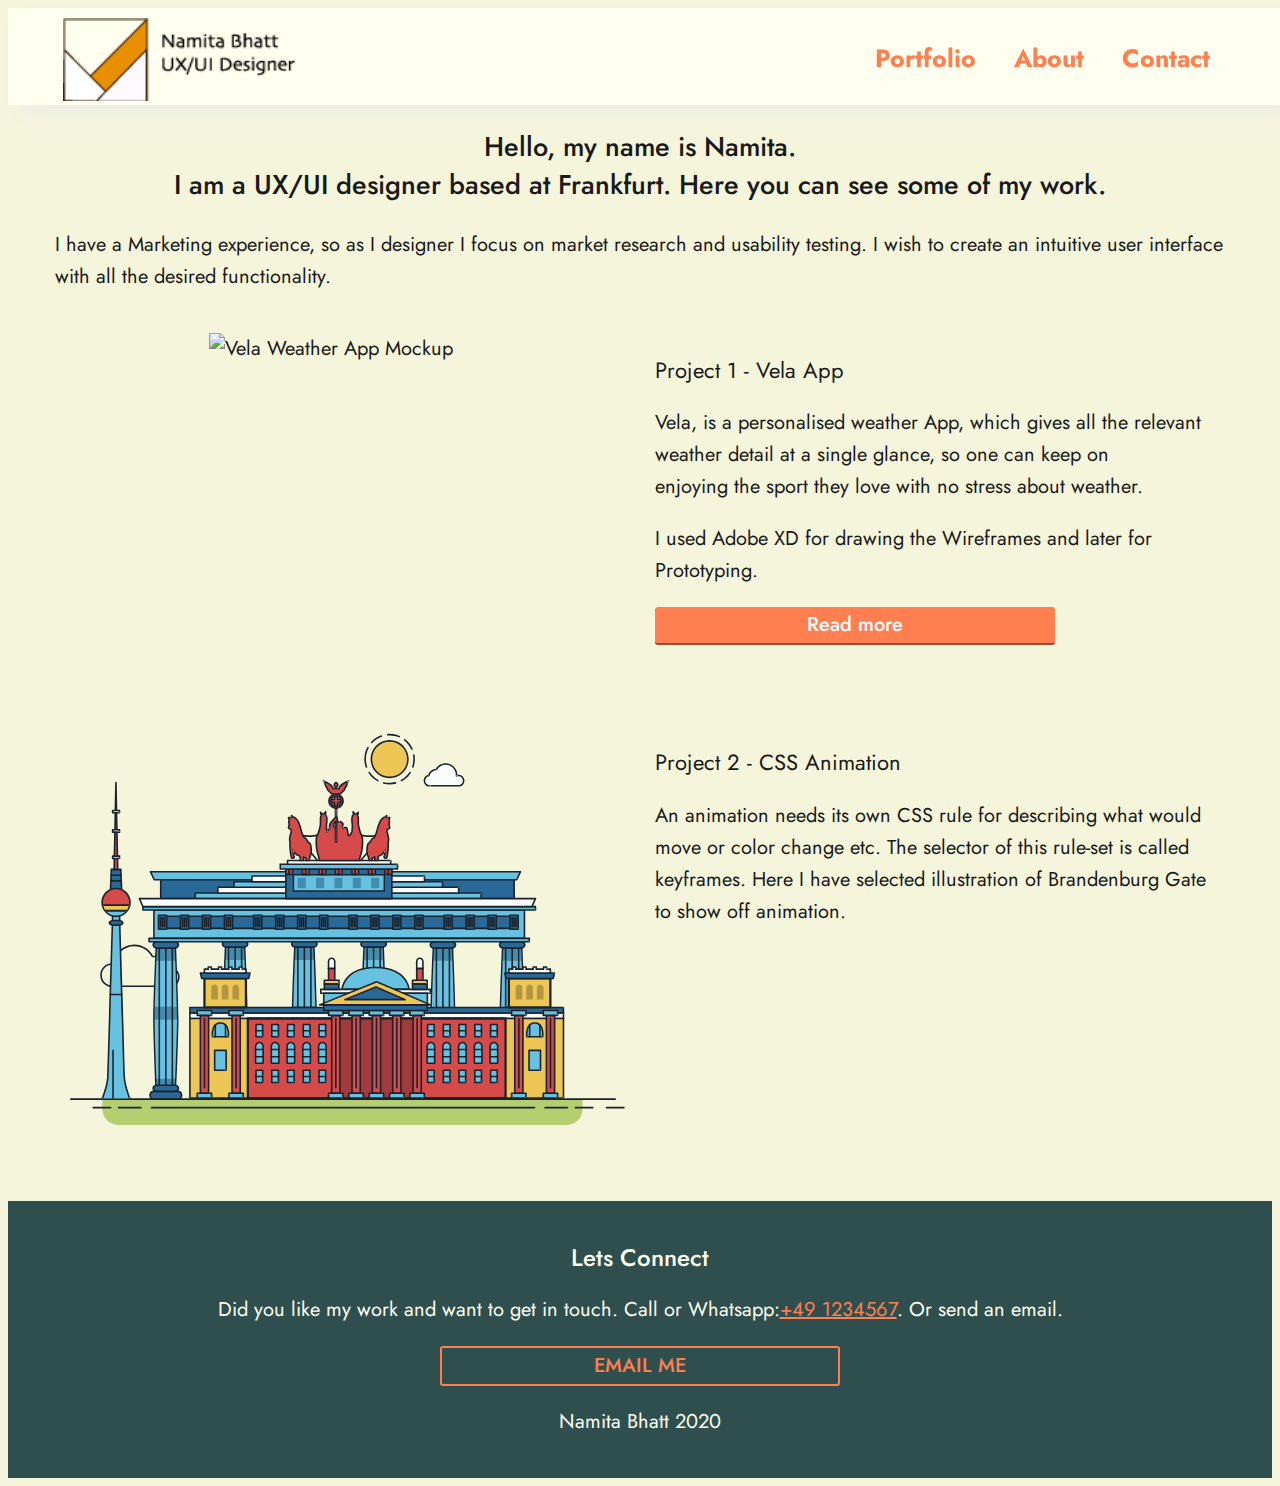
==== commit e0bd0aa5: "Update index.html" ====
--- a/index.html
+++ b/index.html
@@ -34,12 +34,11 @@
     <div id="hero">
       <div class="container">
         <h1 id="myHeader">Hello, my name is Namita.<span> I am a UX/UI designer based at Frankfurt. Here you can see some of my work.</span></h1>
-        <p>I have a Marketing experience, so as I designer I focus on market research and usability testing.</p>
+        <p>I have a Marketing experience, so as I designer I focus on market research and usability testing. I wish to create an intuitive user interface with all the desired functionality.</p>
       </div>
     </div>
     <div id="work">
       <div class="container">
-        <h2>As a designer, my aim is to create an intuitive user interface with all the desired functionality.</h2>
         <div class="row">
           <!-- open row that hold (2)column for project 1 -->
           <div class="column col-md-6 col-lg-7">
--- a/css/style.css
+++ b/css/style.css
@@ -70,7 +70,8 @@
   /* width of the border, type, color */
   transition-duration: 0.2s opacity;
   text-decoration: none;
-  width: 400px;
+  width: 100%;
+  max-width: 400px;
   text-align: center;
 }
 
@@ -134,22 +135,29 @@
   box-shadow: 10px 10px 21px -4px rgba(235, 235, 235, 1);
   position: fixed;
   width: 100%;
-  text-align: center;
-  padding: 10px 0;
+  padding: 10px 0 4px;
+}
+
+.navtoggle li .icon {
+  position: absolute;
+  right: 0;
+  top: 17px;
+  font-size: 20px;
+}
+
+.navtoggle li:not(:last-child) {
+  display: none;
+  padding-right: 0;
 }
 
 main {
-  padding-top: 135px;
+  padding-top: 60px;
 }
 
 nav>ul {
   list-style-type: none;
   padding: 0;
   margin: 0;
-}
-
-nav>ul>li {
-  display: inline-block;
 }
 
 nav>ul>li>a {
@@ -173,7 +181,7 @@
 
 #hero h1 {
   text-align: center;
-  padding: 30px 0 20px 0;
+  padding: 20px 0 5px 0;
   margin-top: 0;
 }
 
@@ -263,12 +271,31 @@
 
   nav {
     float: right;
-    margin-top: 60px;
-  }
+    margin-top: 15px;
+  }
+
+  nav > ul {
+    margin: 1em 0;
+  }
+
+  nav>ul>li {
+    display: inline-block;
+  }
+
+  .navtoggle li:not(:last-child) {
+    display: inline-block;
+  }
+
+.navtoggle li .icon {
+  display: none;
+  }
+
+body{
+  font-size: 20px;
+}
 
   main {
     padding-top: 100px;
-    font-size: 20px
   }
 
   #hero span {
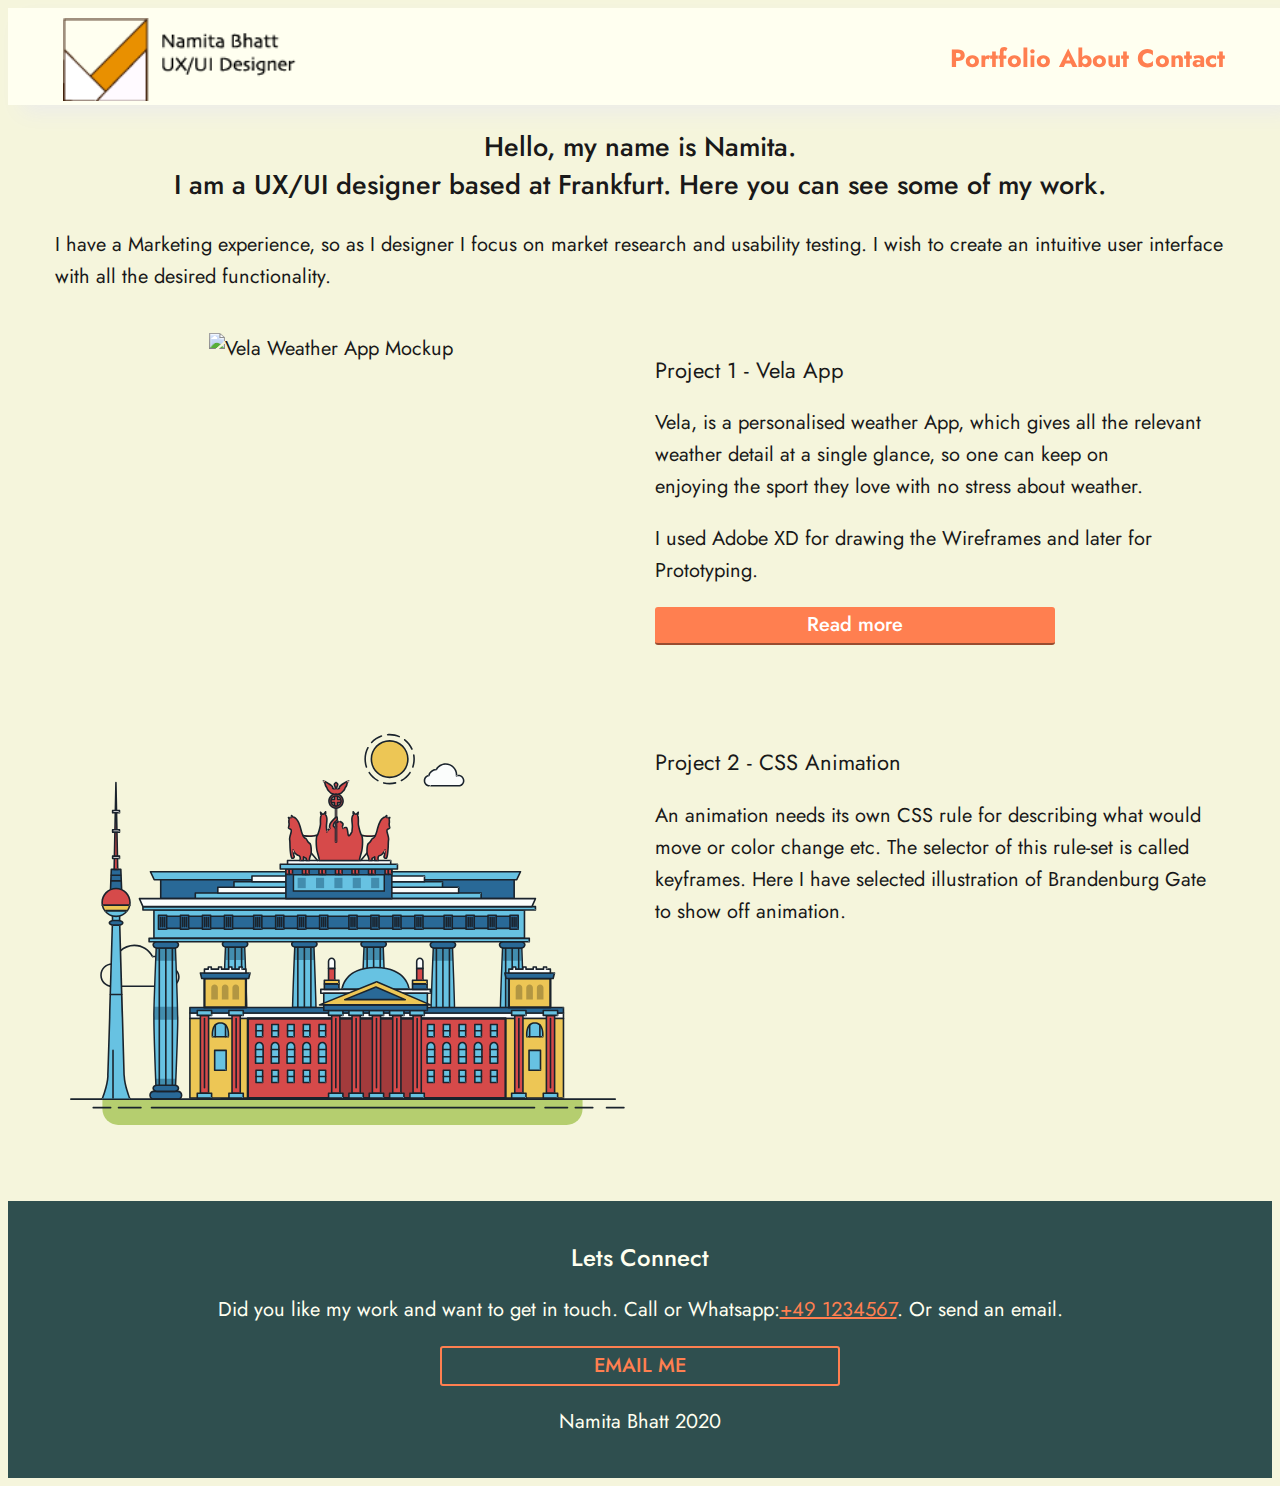
==== commit 1dcd863e: "Update index.html" ====
--- a/index.html
+++ b/index.html
@@ -17,13 +17,13 @@
     <div class="container">
       <div class="navtoggle" id="myNavtoggle">
         <a href="index.html">
-          <img src="files/logo.png" class="logo" alt="Namita" style="border:0;">
+          <img src="files/logo.png" class="logo" alt="Namita" style="border:0;"</a>
           <nav>
             <ul class="navigation">
               <li><a href="vela.html">Portfolio</a></li>
               <li><a href="about.html">About</a></li>
               <li><a href="#contact">Contact</a></li>
-              <li><a href="javascript:void(0);" class="icon" onclick="myFunction()"><i class="fas fa-bars"></i></a></li>
+              <li><a href="javascript:void(0);" class="icon" onclick="menuToggle()"><i class="fas fa-bars"></i></a></li>
             </ul>
           </nav>
       </div>
@@ -1040,6 +1040,7 @@
         <a href="https://www.behance.net/namitabhatt">
           <i class="fab fa-behance-square"></i>
         </a>
+        <a href="javascript:void(0);" class="icon" onclick="myFunction()"><i class="fas fa-bars"></i></a>
       </div>
       <p>Namita Bhatt 2020</p>
     </div>
--- a/css/style.css
+++ b/css/style.css
@@ -145,8 +145,16 @@
   font-size: 20px;
 }
 
+.navtoggle, .navtoggle.responsive {
+  position: relative;
+}
+
 .navtoggle li:not(:last-child) {
   display: none;
+}
+
+.navtoggle.responsive li  {
+  display: block;
   padding-right: 0;
 }
 
@@ -161,7 +169,7 @@
 }
 
 nav>ul>li>a {
-  padding: 0 15px;
+  padding: 0 px;
   font-weight: 700;
   color: #ff7f50;
   text-decoration: none;
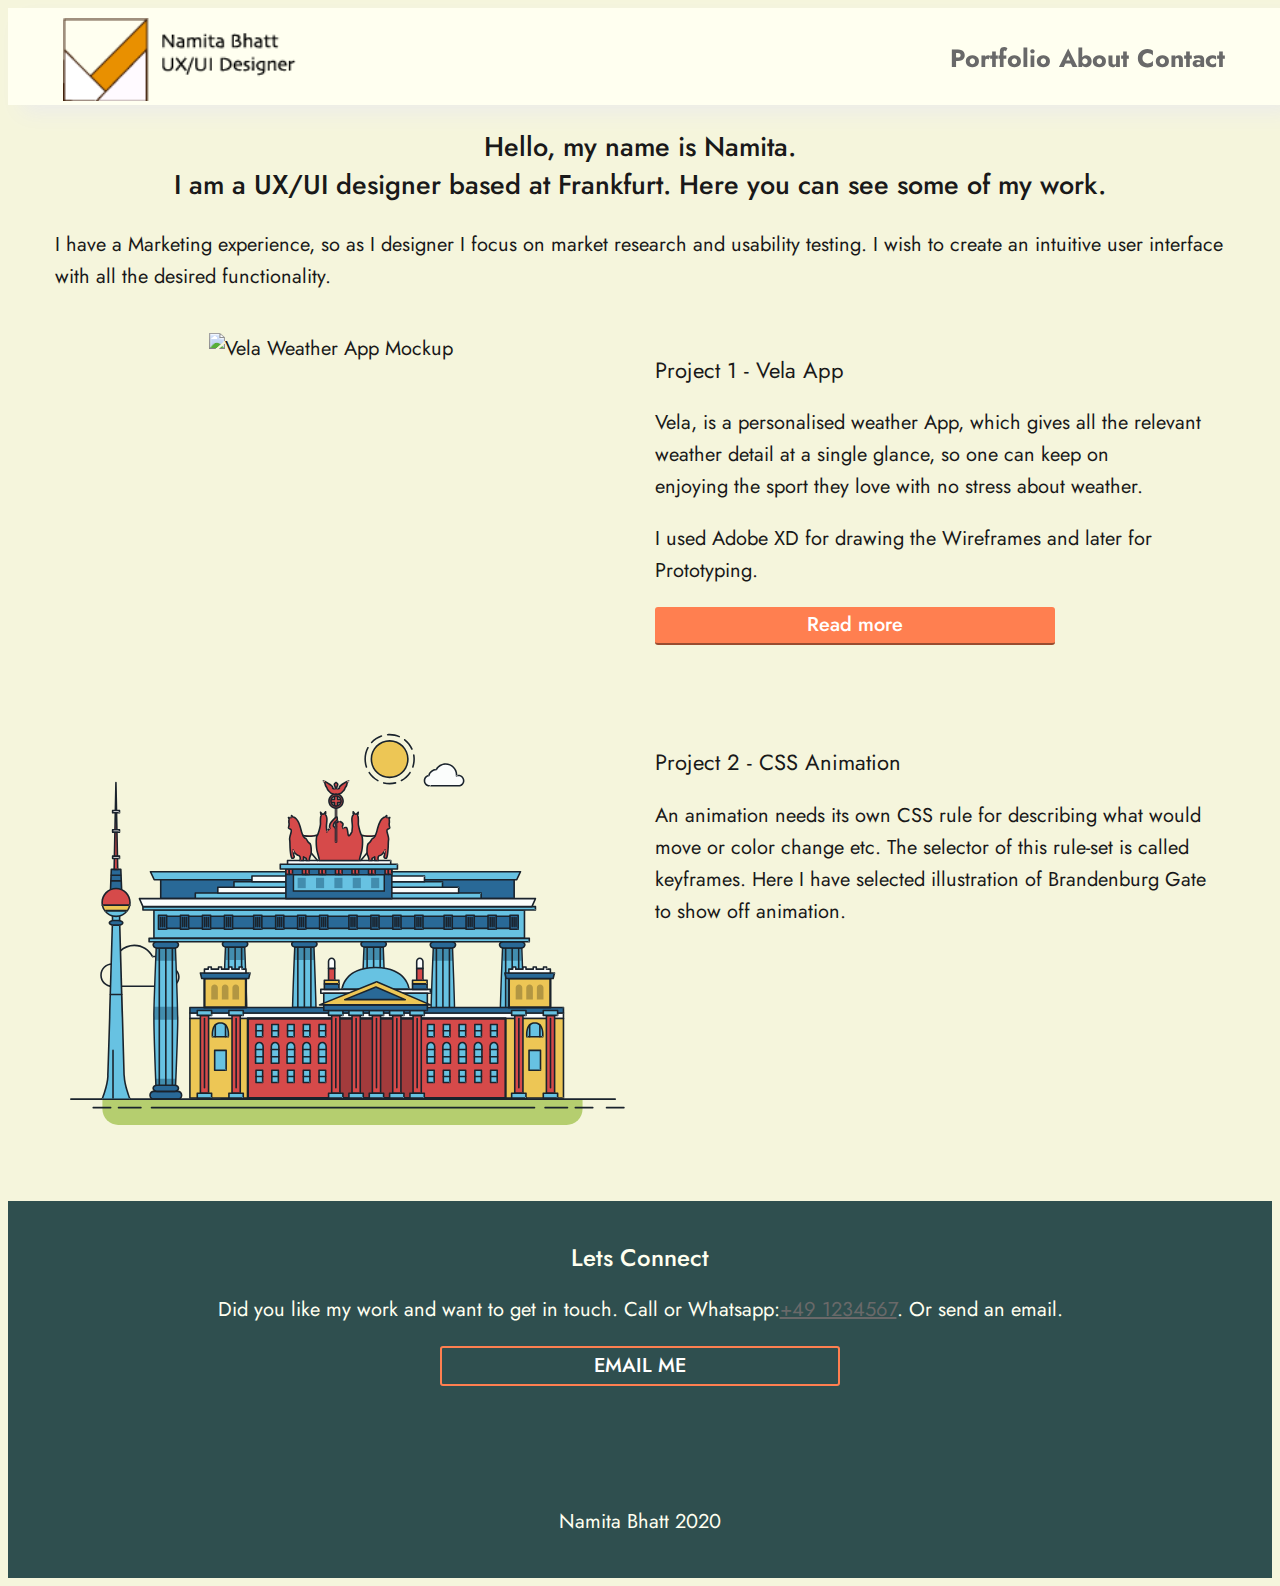
==== commit eac0b2fa: "Update index.html" ====
--- a/index.html
+++ b/index.html
@@ -17,15 +17,15 @@
     <div class="container">
       <div class="navtoggle" id="myNavtoggle">
         <a href="index.html">
-          <img src="files/logo.png" class="logo" alt="Namita" style="border:0;"</a>
-          <nav>
-            <ul class="navigation">
-              <li><a href="vela.html">Portfolio</a></li>
-              <li><a href="about.html">About</a></li>
-              <li><a href="#contact">Contact</a></li>
-              <li><a href="javascript:void(0);" class="icon" onclick="menuToggle()"><i class="fas fa-bars"></i></a></li>
-            </ul>
-          </nav>
+          <img src="files/logo.png" class="logo" alt="Namita" style="border:0;"> </a>
+        <nav>
+          <ul class="navigation">
+            <li><a href="vela.html">Portfolio</a></li>
+            <li><a href="about.html">About</a></li>
+            <li><a href="#contact">Contact</a></li>
+            <li><a href="javascript:void(0);" class="icon" onclick="menuToggle()"><i class="fas fa-bars"></i></a></li>
+          </ul>
+        </nav>
       </div>
     </div>
   </header>
@@ -1010,7 +1010,7 @@
           </div><!-- end first column -->
           <div class="column col-md-6 col-lg-5">
             <!-- open second column (used for text) -->
-            <h3 id="mywork">Project 2 - CSS Animation</h3><!-- heading for the project -->
+            <h3>Project 2 - CSS Animation</h3><!-- heading for the project -->
             <p>
               <!-- open paragraph -->
               An animation needs its own CSS rule for describing what would move or color change etc. The selector of this rule-set is called keyframes. Here I have selected illustration of Brandenburg Gate to show off animation.
--- a/css/style.css
+++ b/css/style.css
@@ -40,17 +40,17 @@
 }
 
 a {
-  color: #ff7f50;
+  color: #696969;
 }
 
 a:visited {
   /* visited link */
-  color: #ff7f50;
+  color: #696969;
 }
 
 a:hover,
 a:focus {
-  color: #cc6540;
+  color: #ff7f50;
 }
 
 a:active {
@@ -88,7 +88,7 @@
 .button.contact {
   /* used for email button */
   background-color: transparent;
-  color: #ff7f50 !important;
+  color: #ff7f50;
   text-transform: uppercase;
   border: 2px solid #ff7f50;
 }
@@ -102,9 +102,15 @@
   font-size: 50px;
 }
 
+.contact a {
+  color: #ff7f50;
+}
+
 .social a {
+  color: #ff7f50;
   text-decoration: none;
   margin-top: 30px;
+  padding: 2px 15px;
 }
 
 .social {
@@ -141,7 +147,7 @@
 .navtoggle li .icon {
   position: absolute;
   right: 0;
-  top: 17px;
+  top: 5px;
   font-size: 20px;
 }
 
@@ -153,7 +159,7 @@
   display: none;
 }
 
-.navtoggle.responsive li  {
+.navtoggle.responsive li {
   display: block;
   padding-right: 0;
 }
@@ -169,9 +175,8 @@
 }
 
 nav>ul>li>a {
-  padding: 0 px;
   font-weight: 700;
-  color: #ff7f50;
+  color: #696969;
   text-decoration: none;
 }
 
@@ -282,7 +287,7 @@
     margin-top: 15px;
   }
 
-  nav > ul {
+  nav>ul {
     margin: 1em 0;
   }
 
@@ -294,13 +299,13 @@
     display: inline-block;
   }
 
-.navtoggle li .icon {
-  display: none;
-  }
-
-body{
-  font-size: 20px;
-}
+  .navtoggle li .icon {
+    display: none;
+  }
+
+  body {
+    font-size: 20px;
+  }
 
   main {
     padding-top: 100px;
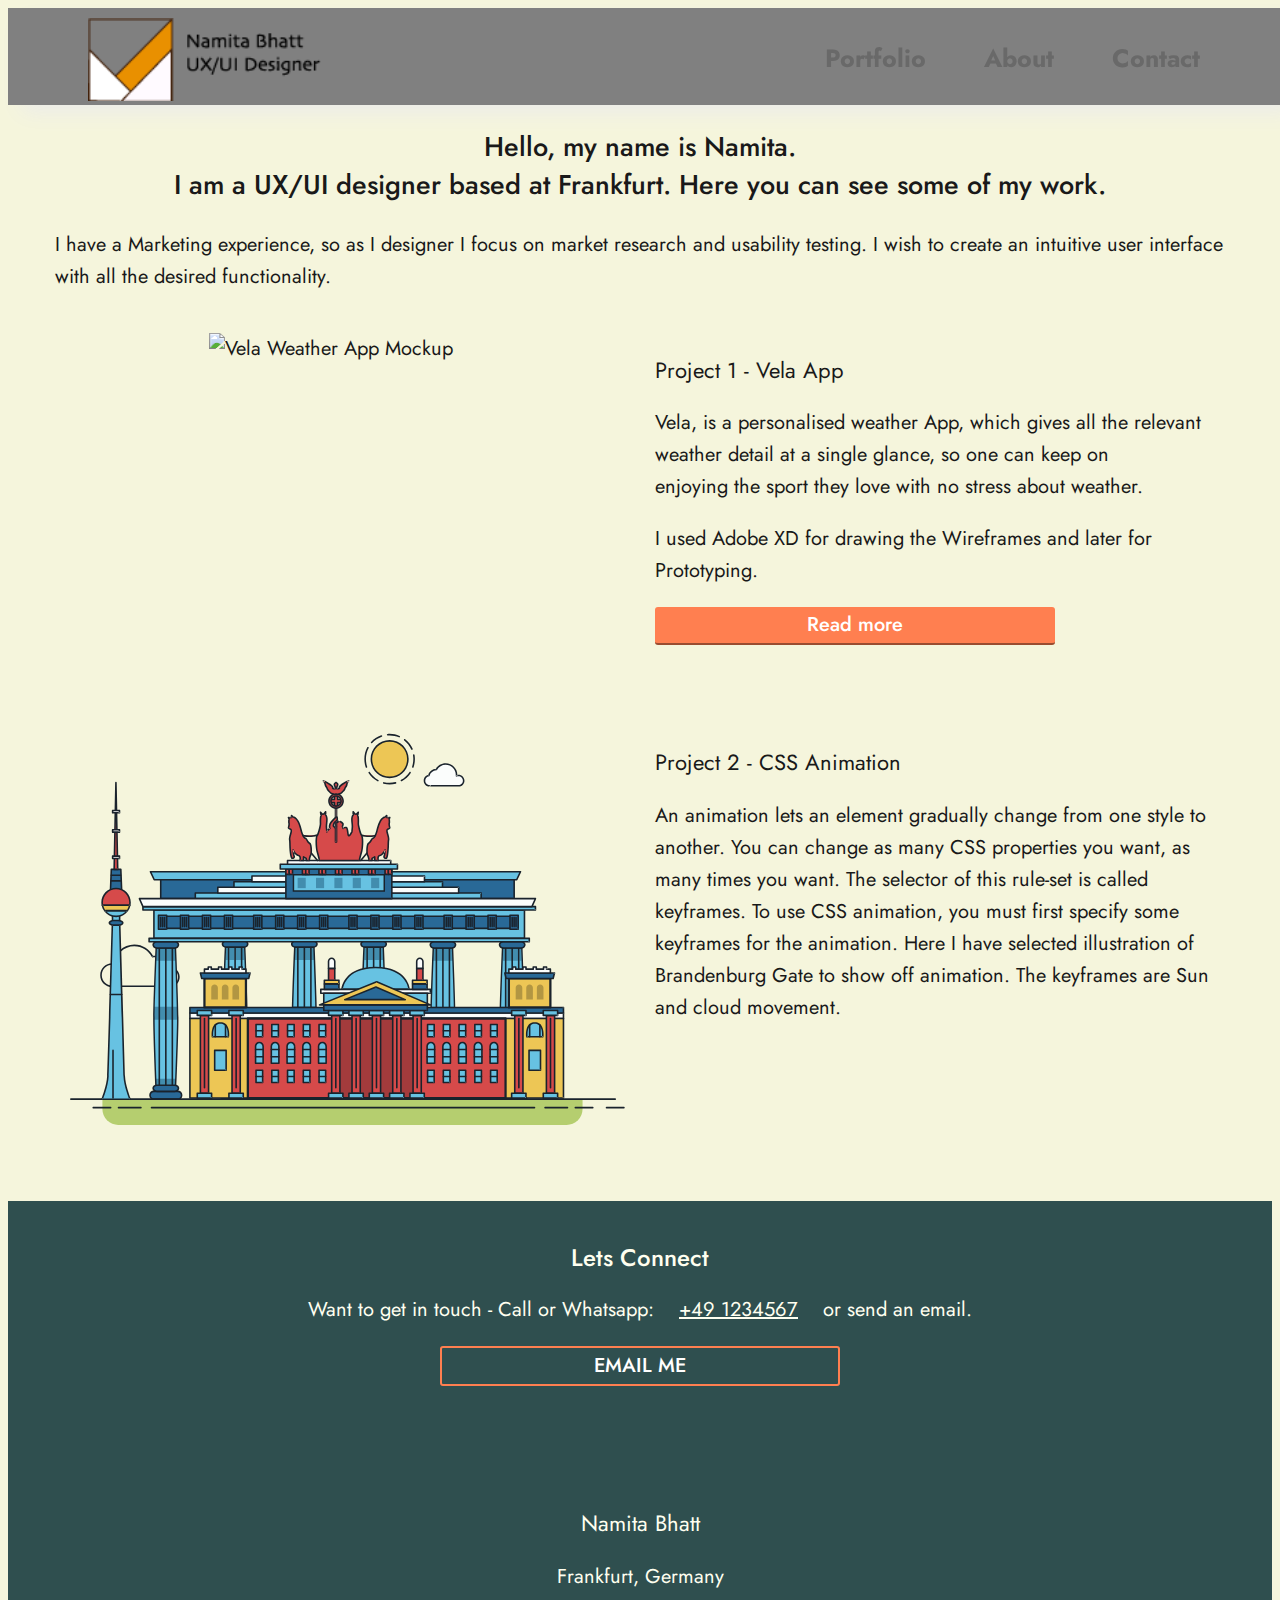
==== commit d8cb3897: "Update index.html" ====
--- a/index.html
+++ b/index.html
@@ -1013,7 +1013,8 @@
             <h3>Project 2 - CSS Animation</h3><!-- heading for the project -->
             <p>
               <!-- open paragraph -->
-              An animation needs its own CSS rule for describing what would move or color change etc. The selector of this rule-set is called keyframes. Here I have selected illustration of Brandenburg Gate to show off animation.
+              An animation lets an element gradually change from one style to another. You can change as many CSS properties you want, as many times you want.
+              The selector of this rule-set is called keyframes. To use CSS animation, you must first specify some keyframes for the animation. Here I have selected illustration of Brandenburg Gate to show off animation. The keyframes are Sun and cloud movement. 
             </p><!-- end paragraph -->
           </div><!-- end second column -->
         </div><!-- end row that holds (2) columns for project 2 -->
@@ -1025,7 +1026,7 @@
   <footer id="contact">
     <div class="container">
       <h2>Lets Connect</h2>
-      <p>Did you like my work and want to get in touch. Call or Whatsapp:<a href="tel:+491234567">+49 1234567</a>. Or send an email.</p>
+      <p>Want to get in touch - Call or Whatsapp:<a href="tel:+491234567">+49 1234567</a>or send an email.</p>
       <div>
         <a href="mailto:office@careerfoundry.com" class="button contact">Email me</a>
       </div>
@@ -1042,7 +1043,8 @@
         </a>
         <a href="javascript:void(0);" class="icon" onclick="myFunction()"><i class="fas fa-bars"></i></a>
       </div>
-      <p>Namita Bhatt 2020</p>
+      <h3>Namita Bhatt</h3>
+      <p>Frankfurt, Germany</p>
     </div>
   </footer>
   <script src="js/jquery-3.3.1.min.js"></script>
--- a/css/style.css
+++ b/css/style.css
@@ -40,12 +40,13 @@
 }
 
 a {
-  color: #696969;
+  color: #FFFFF0;
+  padding: 0 25px;
 }
 
 a:visited {
   /* visited link */
-  color: #696969;
+  color: #FFFFF0;
 }
 
 a:hover,
@@ -110,7 +111,7 @@
   color: #ff7f50;
   text-decoration: none;
   margin-top: 30px;
-  padding: 2px 15px;
+  padding: 2px 10px;
 }
 
 .social {
@@ -135,7 +136,7 @@
 }
 
 header {
-  background-color: #FFFFF0;
+  background-color: #808080;
   -webkit-box-shadow: 10px 10px 21px -4px rgba(235, 235, 235, 1);
   -moz-box-shadow: 10px 10px 21px -4px rgba(235, 235, 235, 1);
   box-shadow: 10px 10px 21px -4px rgba(235, 235, 235, 1);
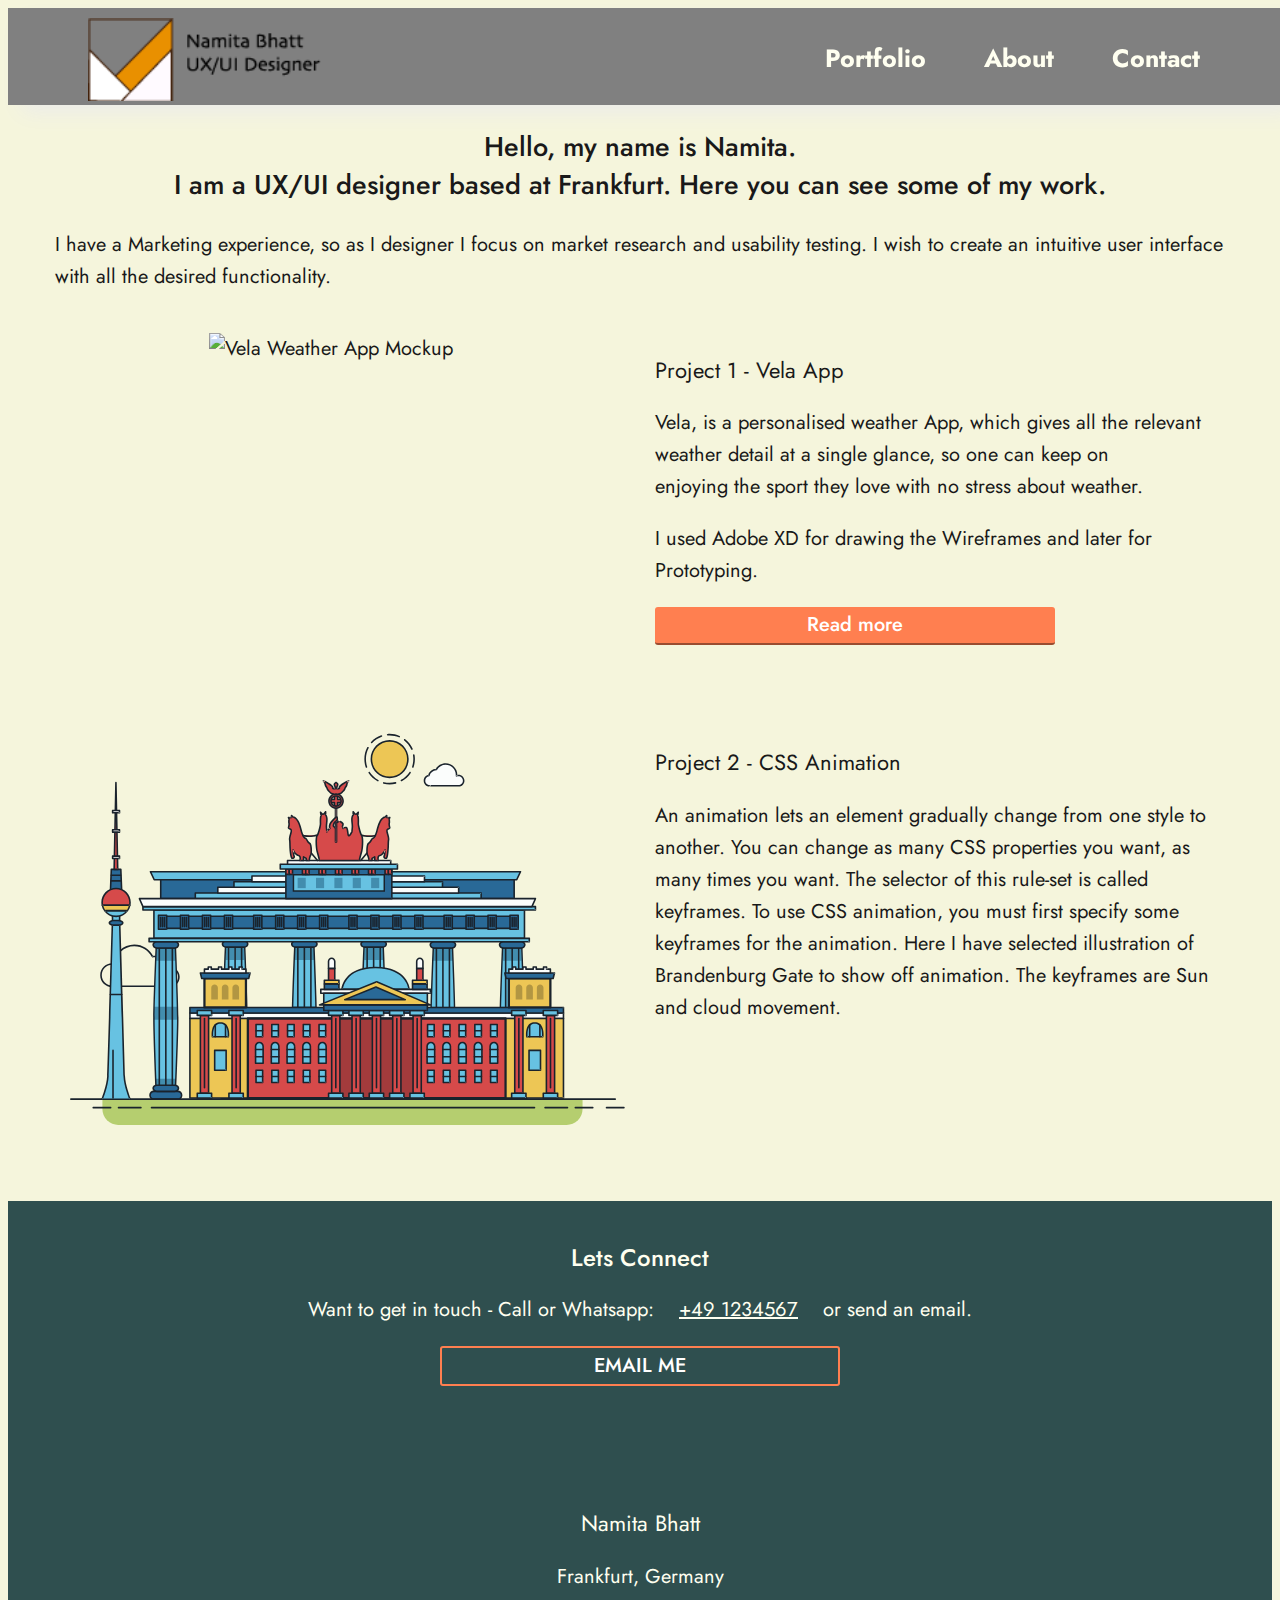
==== commit f79a87c7: "Update index.html" ====
--- a/index.html
+++ b/index.html
@@ -1014,7 +1014,8 @@
             <p>
               <!-- open paragraph -->
               An animation lets an element gradually change from one style to another. You can change as many CSS properties you want, as many times you want.
-              The selector of this rule-set is called keyframes. To use CSS animation, you must first specify some keyframes for the animation. Here I have selected illustration of Brandenburg Gate to show off animation. The keyframes are Sun and cloud movement. 
+              The selector of this rule-set is called keyframes. To use CSS animation, you must first specify some keyframes for the animation. Here I have selected illustration of Brandenburg Gate to show off animation. The keyframes are Sun and
+              cloud movement.
             </p><!-- end paragraph -->
           </div><!-- end second column -->
         </div><!-- end row that holds (2) columns for project 2 -->
@@ -1041,7 +1042,6 @@
         <a href="https://www.behance.net/namitabhatt">
           <i class="fab fa-behance-square"></i>
         </a>
-        <a href="javascript:void(0);" class="icon" onclick="myFunction()"><i class="fas fa-bars"></i></a>
       </div>
       <h3>Namita Bhatt</h3>
       <p>Frankfurt, Germany</p>
--- a/css/style.css
+++ b/css/style.css
@@ -69,7 +69,6 @@
   border-radius: 3px;
   border-bottom: 2px solid #994c30;
   /* width of the border, type, color */
-  transition-duration: 0.2s opacity;
   text-decoration: none;
   width: 100%;
   max-width: 400px;
@@ -177,7 +176,7 @@
 
 nav>ul>li>a {
   font-weight: 700;
-  color: #696969;
+  color: #FFFFF0;
   text-decoration: none;
 }
 
@@ -358,5 +357,5 @@
   }
 
   nav {
-    float: right
-  }
+    float: right;
+  }
